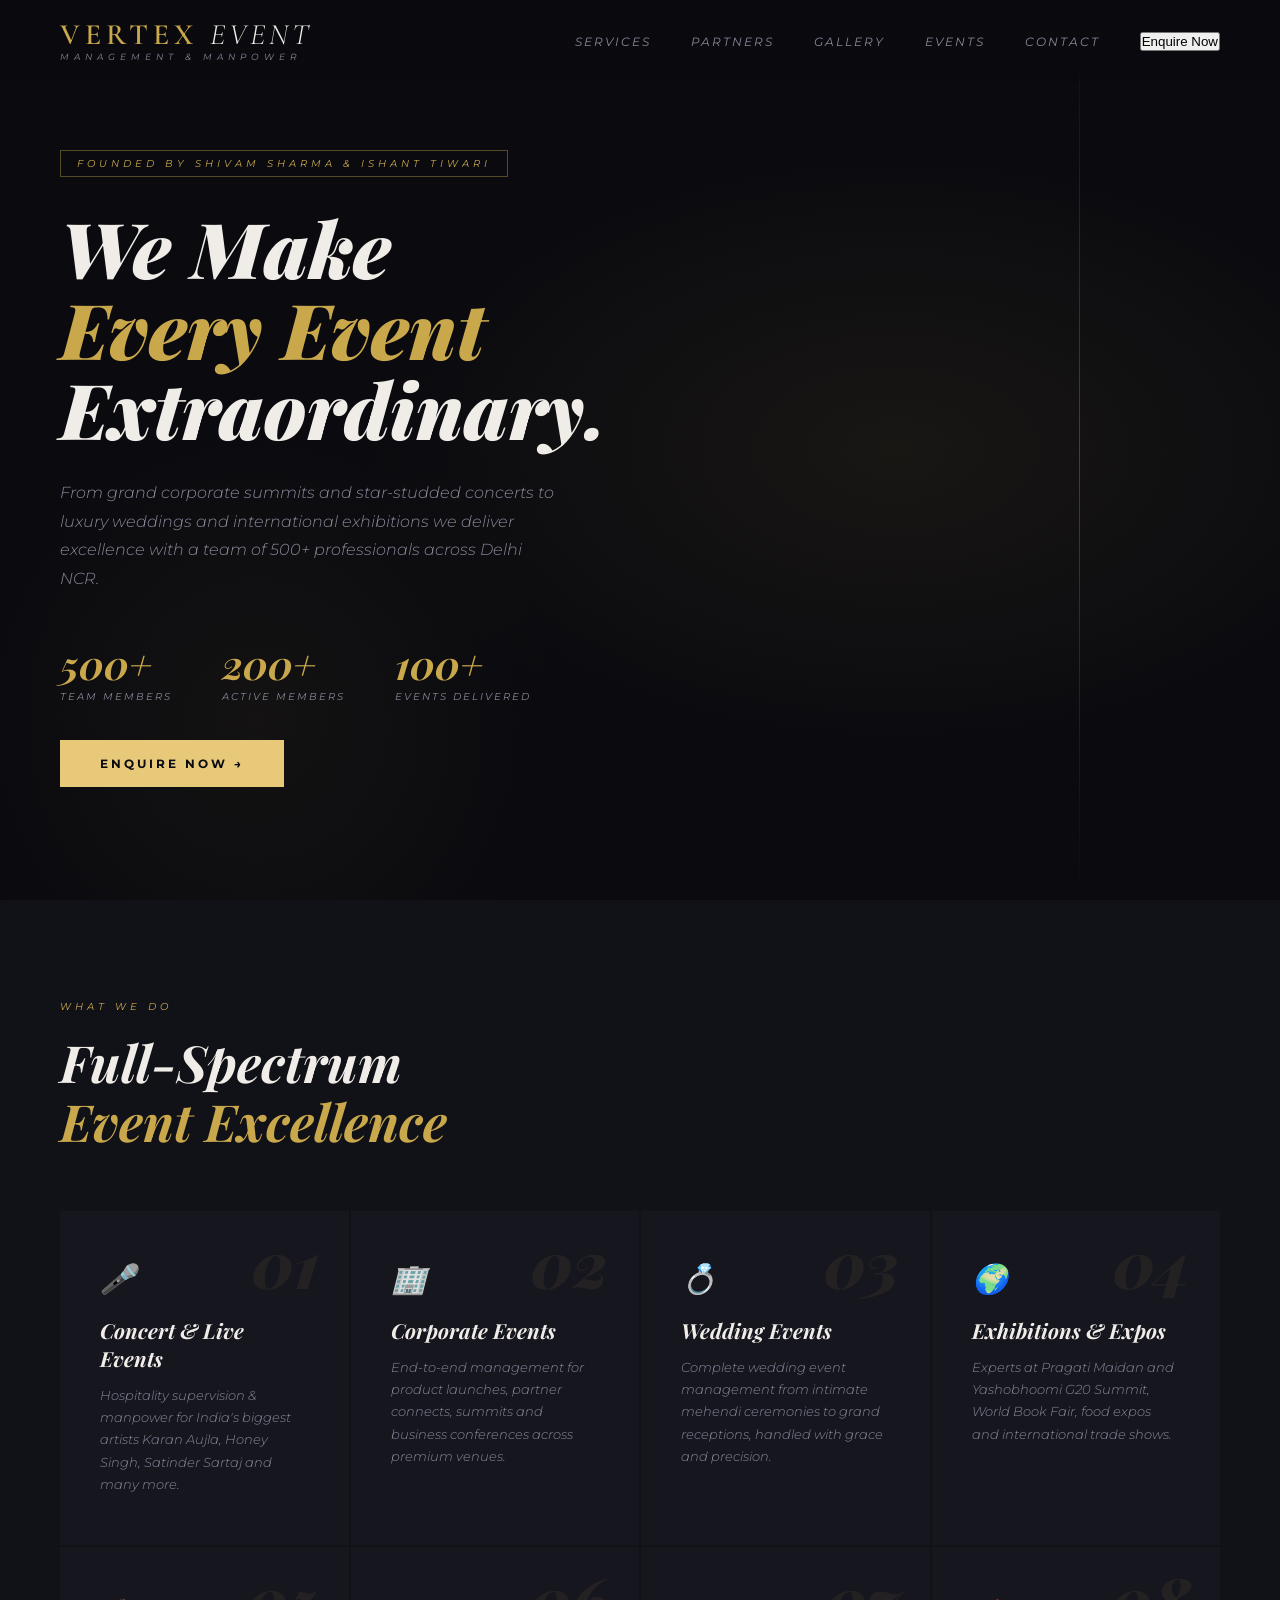
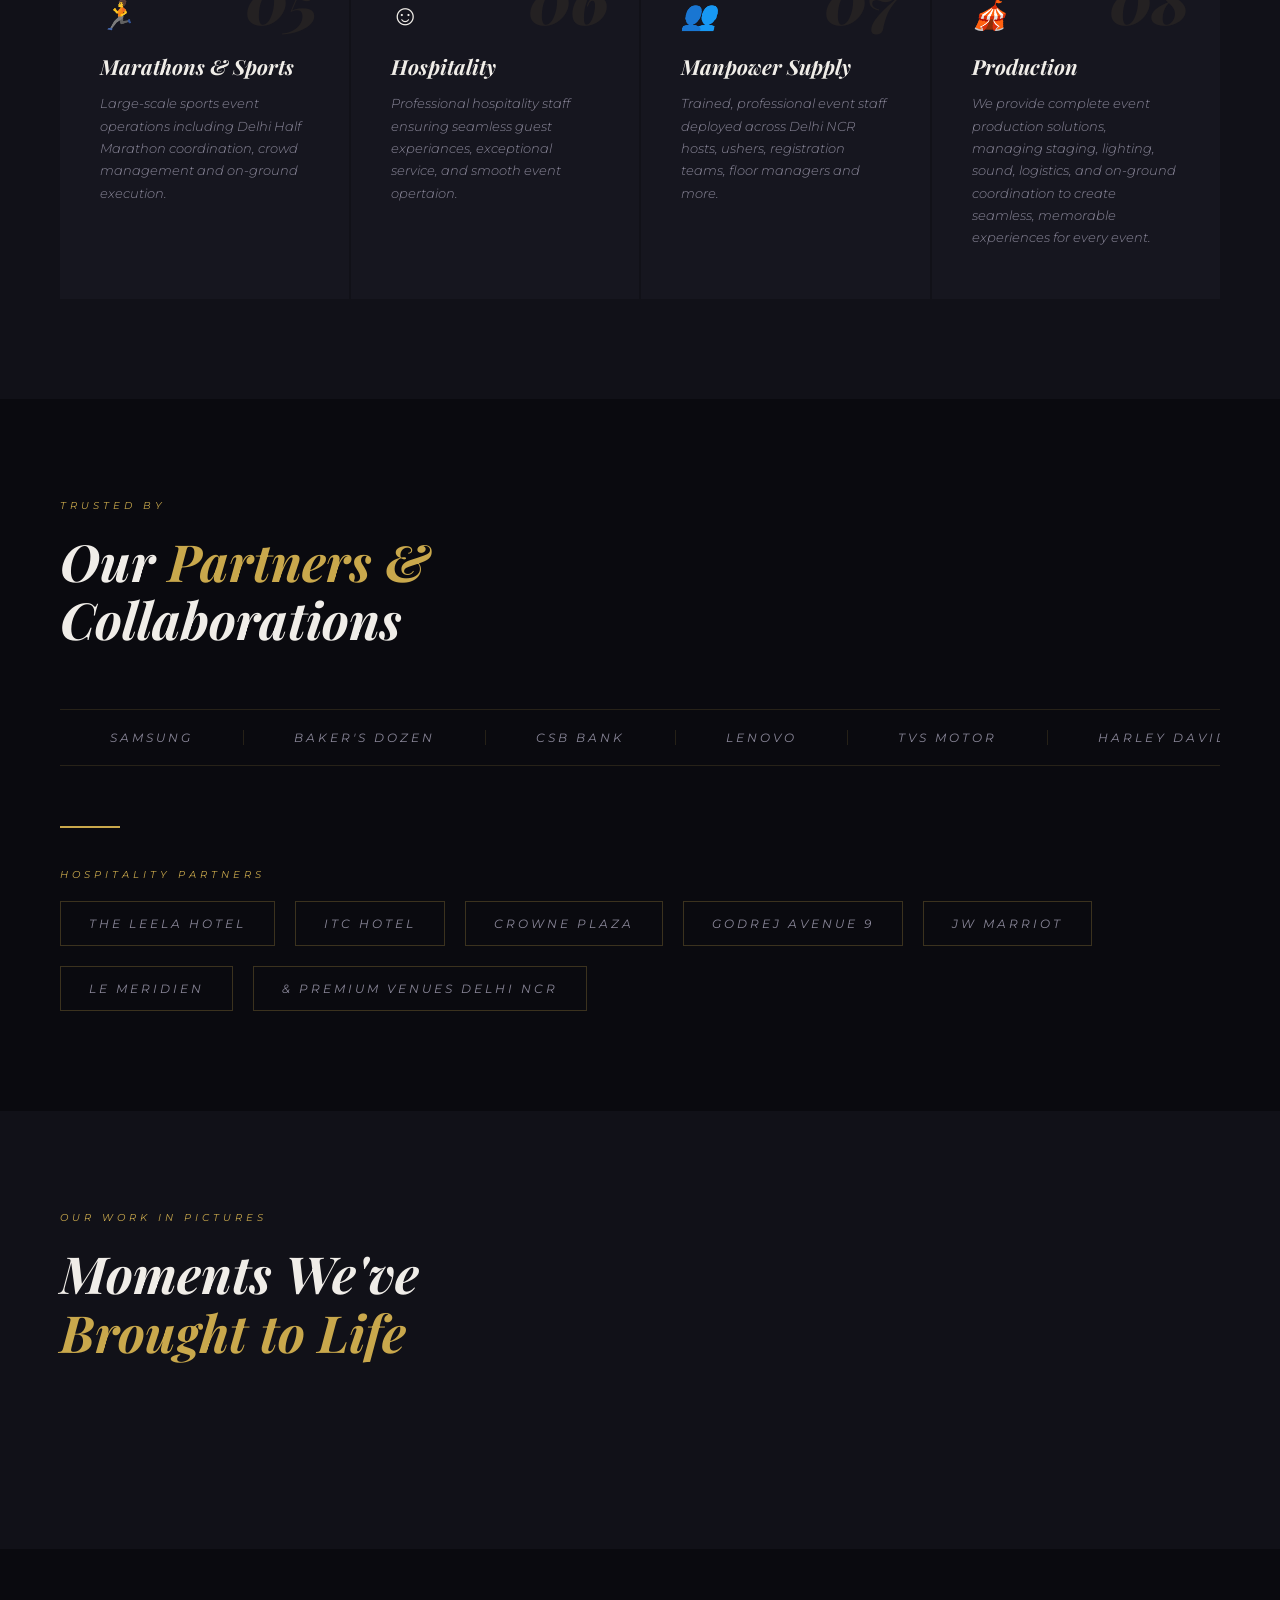
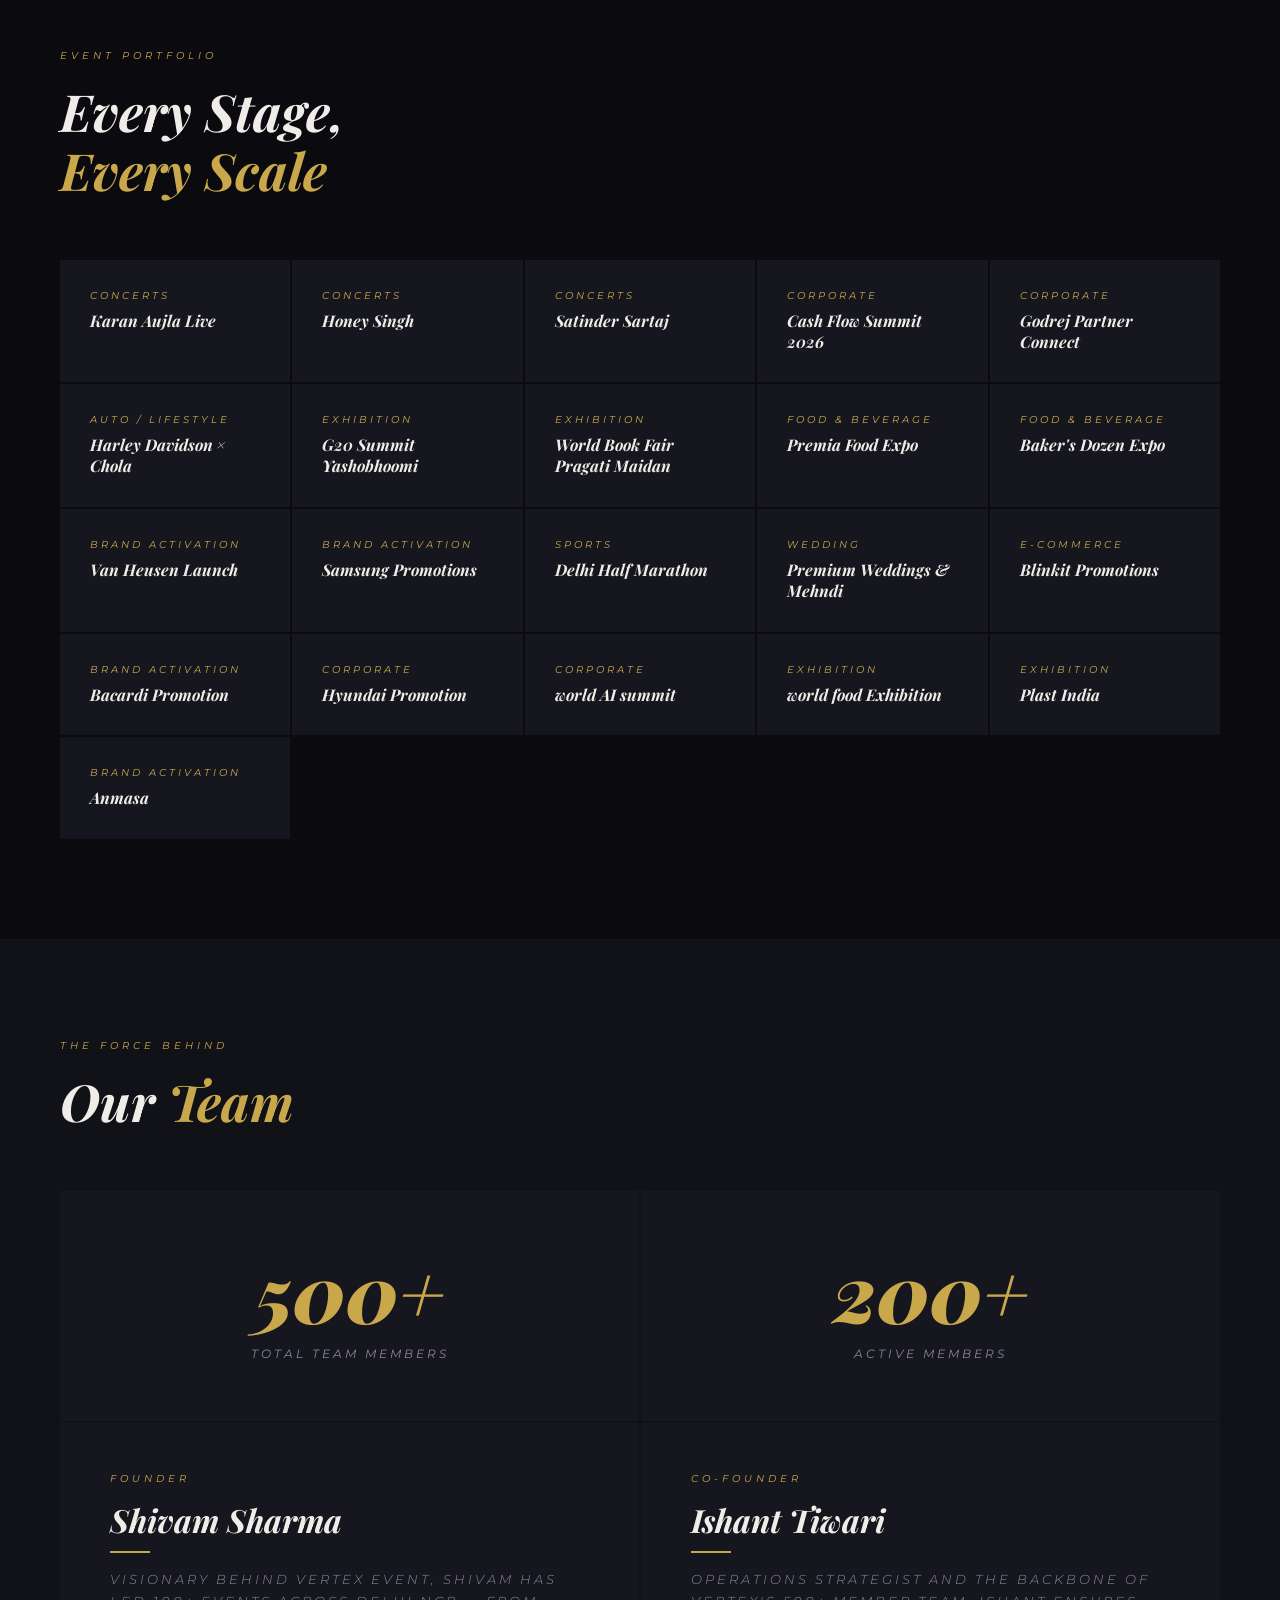
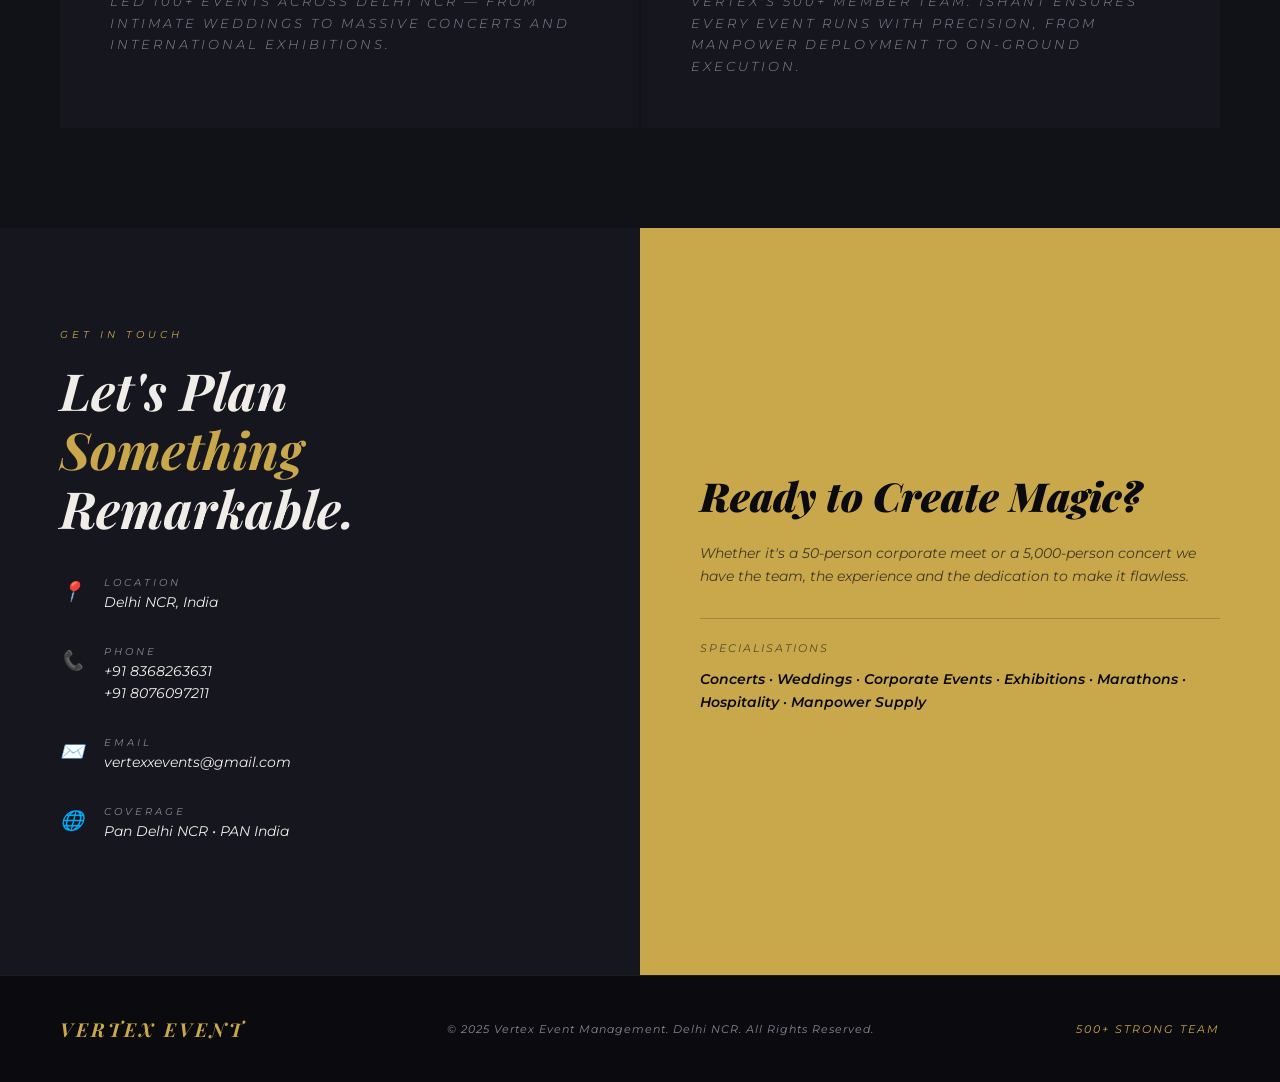
==== Index.html @ 6178bd0c "Update print statement from 'Hello' to 'Goodbye'" ====
<!DOCTYPE html>
<html lang="en">
<head>
<meta charset="UTF-8">
<meta name="viewport" content="width=device-width, initial-scale=1.0">
<title>Vertex Event | Event Management Company in Delhi NCR</title>
<link href="https://fonts.googleapis.com/css2?family=Playfair+Display:ital,wght@0,400;0,700;0,900;1,400&family=Montserrat:wght@300;400;500;600;700&family=Cormorant+Garamond:ital,wght@0,300;0,500;0,600;0,700;1,300;1,600&display=swap" rel="stylesheet">
<style>
  :root {
    --gold: #C9A84C;
    --gold-light: #E8C97A;
    --deep: #0A0A0F;
    --dark: #111118;
    --card: #16161F;
    --text: #F0EDE8;
    --muted: #8A8799;
  }
  *, *::before, *::after { margin: 0; padding: 0; box-sizing: border-box; }
  html { scroll-behavior: smooth; }
  body { font-family: 'Montserrat', sans-serif; background: var(--deep); color: var(--text); overflow-x: hidden; }

  /* NAV */
  nav {
    position: fixed; top: 0; width: 100%; z-index: 100;
    padding: 20px 60px; display: flex; justify-content: space-between; align-items: center;
    background: linear-gradient(to bottom, rgba(10,10,15,0.97), transparent);
    backdrop-filter: blur(10px);
  }
  .logo { font-family: 'Playfair Display', serif; font-size: 1.6rem; color: var(--gold); letter-spacing: 3px; font-weight: 700; }
  .logo span { color: var(--text); font-style: normal; font-weight: 300; font-size: 0.65rem; display: block; letter-spacing: 6px; text-transform: uppercase; font-family: 'Montserrat', sans-serif; margin-top: -4px; }

  .nav-left { line-height: 1; cursor: default; }
  .nav-left-brand {
    font-family: 'Cormorant Garamond', serif;
    font-size: 1.85rem;
    font-weight: 600;
    letter-spacing: 5px;
    text-transform: uppercase;
    color: var(--gold);
    display: block;
  }
  .nav-left-brand em {
    font-style: italic;
    font-weight: 300;
    color: var(--text);
    letter-spacing: 4px;
  }
  .nav-left-sub {
    display: block;
    font-family: 'Montserrat', sans-serif;
    font-size: 0.55rem;
    font-weight: 400;
    letter-spacing: 5px;
    text-transform: uppercase;
    color: var(--muted);
    margin-top: 3px;
  }
  nav ul { display: flex; list-style: none; gap: 40px; align-items: center; }
  nav ul a { text-decoration: none; color: var(--muted); font-size: 0.75rem; letter-spacing: 2px; text-transform: uppercase; transition: color 0.3s; }
  nav ul a:hover { color: var(--gold); }

  /* HAMBURGER */
  .hamburger { display: none; flex-direction: column; gap: 5px; cursor: pointer; padding: 4px; z-index: 200; }
  .hamburger span { display: block; width: 24px; height: 2px; background: var(--gold); transition: all 0.3s; }
  .hamburger.open span:nth-child(1) { transform: translateY(7px) rotate(45deg); }
  .hamburger.open span:nth-child(2) { opacity: 0; }
  .hamburger.open span:nth-child(3) { transform: translateY(-7px) rotate(-45deg); }

  /* MOBILE NAV DRAWER */
  .mobile-nav { display: none; position: fixed; top: 0; left: 0; right: 0; bottom: 0; background: rgba(10,10,15,0.98); z-index: 150; flex-direction: column; align-items: center; justify-content: center; gap: 36px; }
  .mobile-nav.open { display: flex; }
  .mobile-nav a { text-decoration: none; color: var(--muted); font-size: 1rem; letter-spacing: 3px; text-transform: uppercase; transition: color 0.3s; }
  .mobile-nav a:hover { color: var(--gold); }
  .mobile-nav .mobile-enquire { margin-top: 10px; padding: 16px 40px; background: var(--gold); color: #0A0A0F; font-family: 'Montserrat', sans-serif; font-size: 0.75rem; font-weight: 700; letter-spacing: 3px; text-transform: uppercase; border: none; cursor: pointer; }

  .enquire-btn:hover { background: var(--gold-light); transform: translateY(-2px); }
  .enquire-btn-hero {
    display: inline-block;
    margin-top: 40px;
    padding: 16px 40px;
    background: var(--gold);
    color: #0A0A0F;
    font-family: 'Montserrat', sans-serif;
    font-size: 0.75rem;
    font-weight: 700;
    letter-spacing: 3px;
    text-transform: uppercase;
    border: none;
    cursor: pointer;
    transition: background 0.3s, transform 0.2s;
  }
  .enquire-btn:hover { background: var(--gold-light); transform: translateY(-2px); }
  .enquire-btn-hero {
    display: inline-block;
    margin-top: 40px;
    padding: 16px 40px;
    background: var(--gold);
    color: #0A0A0F;
    font-family: 'Montserrat', sans-serif;
    font-size: 0.75rem;
    font-weight: 700;
    letter-spacing: 3px;
    text-transform: uppercase;
    border: none;
    cursor: pointer;
    transition: background 0.3s, transform 0.2s;
  }
 .enquire-btn-hero  { background: var(--gold-light); transform: translateY(-3px); }

  /* HERO */
  .hero { min-height: 100vh; display: flex; align-items: center; position: relative; padding: 120px 60px 80px; overflow: hidden; }
  .hero-bg { position: absolute; inset: 0; background: radial-gradient(ellipse 60% 50% at 70% 50%, rgba(201,168,76,0.08) 0%, transparent 70%), radial-gradient(ellipse 40% 60% at 20% 80%, rgba(201,168,76,0.05) 0%, transparent 60%); }
  .hero-line { position: absolute; top: 0; right: 200px; width: 1px; height: 100%; background: linear-gradient(to bottom, transparent, rgba(201,168,76,0.3), transparent); }
  .hero-inner { display: flex; align-items: center; justify-content: space-between; width: 100%; position: relative; z-index: 2; gap: 60px; }
  .hero-content { max-width: 680px; position: relative; z-index: 2; animation: fadeUp 1s ease both; }
  .hero-tag { display: inline-block; font-size: 0.65rem; letter-spacing: 4px; text-transform: uppercase; color: var(--gold); border: 1px solid rgba(201,168,76,0.4); padding: 6px 16px; margin-bottom: 30px; }
  .hero h1 { font-family: 'Playfair Display', serif; font-size: clamp(3rem, 6vw, 5.5rem); line-height: 1.05; font-weight: 900; margin-bottom: 30px; }
  .hero h1 em { font-style: italic; color: var(--gold); }
  .hero p { font-size: 1rem; line-height: 1.8; color: var(--muted); max-width: 500px; margin-bottom: 50px; font-weight: 300; }
  .hero-stats { display: flex; gap: 50px; flex-wrap: wrap; align-items: flex-start; }
  .stat-num { font-family: 'Playfair Display', serif; font-size: 2.5rem; font-weight: 700; color: var(--gold); line-height: 1; }
  .stat-label { font-size: 0.65rem; letter-spacing: 2px; text-transform: uppercase; color: var(--muted); margin-top: 6px; }

  /* HERO LOGO */
  .hero-logo-wrap {
    flex-shrink: 0;
    display: flex; align-items: center; justify-content: center;
    animation: fadeUp 1.2s ease both;
    animation-delay: 0.2s;
  }
  .hero-logo-wrap img {
    width: clamp(260px, 28vw, 380px);
    filter: drop-shadow(0 0 40px rgba(201,168,76,0.25)) drop-shadow(0 0 80px rgba(201,168,76,0.1));
    animation: floatLogo 5s ease-in-out infinite;
  }
  @keyframes floatLogo {
    0%, 100% { transform: translateY(0); }
    50% { transform: translateY(-14px); }
  }

  /* SECTIONS */
  section { padding: 100px 60px; }
  .section-tag { font-size: 0.65rem; letter-spacing: 4px; text-transform: uppercase; color: var(--gold); margin-bottom: 20px; display: block; }
  .section-title { font-family: 'Playfair Display', serif; font-size: clamp(2rem, 4vw, 3.5rem); font-weight: 700; line-height: 1.15; margin-bottom: 60px; }
  .section-title em { font-style: italic; color: var(--gold); }
  .gold-divider { width: 60px; height: 2px; background: var(--gold); margin-bottom: 40px; }

  /* SERVICES */
  .services { background: var(--dark); }
  .services-grid { display: grid; grid-template-columns: repeat(auto-fit, minmax(280px, 1fr)); gap: 2px; }
  .service-card { background: var(--card); padding: 50px 40px; position: relative; overflow: hidden; transition: background 0.4s; cursor: default; }
  .service-card::before { content: ''; position: absolute; bottom: 0; left: 0; width: 0; height: 2px; background: var(--gold); transition: width 0.5s ease; }
  .service-card:hover::before { width: 100%; }
  .service-card:hover { background: #1c1c27; }
  .service-num { font-family: 'Playfair Display', serif; font-size: 4rem; color: rgba(201,168,76,0.08); font-weight: 900; position: absolute; top: 20px; right: 30px; line-height: 1; transition: color 0.4s; }
  .service-card:hover .service-num { color: rgba(201,168,76,0.15); }
  .service-icon { font-size: 1.8rem; margin-bottom: 20px; }
  .service-card h3 { font-family: 'Playfair Display', serif; font-size: 1.3rem; margin-bottom: 12px; font-weight: 700; }
  .service-card p { font-size: 0.82rem; line-height: 1.7; color: var(--muted); font-weight: 300; }

  /* PARTNERS MARQUEE */
  .partners-section { background: var(--deep); }
  .partners-marquee { overflow: hidden; padding: 20px 0; margin-bottom: 20px; border-top: 1px solid rgba(201,168,76,0.15); border-bottom: 1px solid rgba(201,168,76,0.15); }
  .partners-track { display: flex; gap: 0; animation: marquee 09s linear infinite; white-space: nowrap; }
  .partner-item { padding: 0 50px; font-size: 0.75rem; letter-spacing: 3px; text-transform: uppercase; color: var(--muted); border-right: 1px solid rgba(201,168,76,0.15); transition: color 0.3s; flex-shrink: 0; }
  .partner-item:hover { color: var(--gold); }
  @keyframes marquee { 0% { transform: translateX(0); } 100% { transform: translateX(-50%); } }

  /* PHOTO GALLERY */
  .gallery-section { background: var(--dark); }

  /* Masonry-style grid */
  .photo-gallery {
    columns: 4;
    column-gap: 6px;
  }
  .photo-gallery-item {
    break-inside: avoid;
    margin-bottom: 6px;
    overflow: hidden;
    position: relative;
    cursor: pointer;
  }
  .photo-gallery-item img {
    width: 100%;
    display: block;
    transition: transform 0.6s ease, filter 0.4s;
    filter: grayscale(15%) contrast(1.05);
  }
  .photo-gallery-item:hover img { transform: scale(1.06); filter: grayscale(0%) contrast(1.1) brightness(1.05); }
  .photo-gallery-item .overlay {
    position: absolute; inset: 0;
    background: linear-gradient(to top, rgba(10,10,15,0.7) 0%, transparent 60%);
    opacity: 0; transition: opacity 0.4s;
    display: flex; align-items: flex-end; padding: 20px;
  }
  .photo-gallery-item:hover .overlay { opacity: 1; }
  .overlay-label { font-size: 0.65rem; letter-spacing: 2px; text-transform: uppercase; color: var(--gold); }

  /* LIGHTBOX */
  .lightbox { display: none; position: fixed; inset: 0; background: rgba(0,0,0,0.93); z-index: 9999; align-items: center; justify-content: center; }
  .lightbox.active { display: flex; }
  .lightbox img { max-width: 90vw; max-height: 90vh; object-fit: contain; border: 1px solid rgba(201,168,76,0.2); }
  .lightbox-close { position: absolute; top: 30px; right: 40px; font-size: 2rem; color: var(--gold); cursor: pointer; font-weight: 300; line-height: 1; }
  .lightbox-prev, .lightbox-next { position: absolute; top: 50%; transform: translateY(-50%); font-size: 2.5rem; color: var(--gold); cursor: pointer; padding: 20px; opacity: 0.7; transition: opacity 0.2s; user-select: none; }
  .lightbox-prev:hover, .lightbox-next:hover { opacity: 1; }
  .lightbox-prev { left: 20px; }
  .lightbox-next { right: 20px; }

  /* EVENTS */
  .events-section { background: var(--deep); }
  .events-grid { display: grid; grid-template-columns: repeat(auto-fit, minmax(200px, 1fr)); gap: 2px; }
  .event-tag-card { background: var(--card); padding: 30px 28px; border-left: 2px solid transparent; transition: border-color 0.3s, background 0.3s; }
  .event-tag-card:hover { border-left-color: var(--gold); background: #1c1c27; }
  .event-category { font-size: 0.6rem; letter-spacing: 3px; text-transform: uppercase; color: var(--gold); margin-bottom: 10px; }
  .event-tag-card h4 { font-family: 'Playfair Display', serif; font-size: 1rem; font-weight: 700; line-height: 1.3; }

  /* TEAM */
  .team-section { background: var(--dark); }
  .team-banner { display: grid; grid-template-columns: 1fr 1fr; gap: 2px; }
  .team-stat-block { background: var(--card); padding: 60px 50px; text-align: center; }
  .team-stat-block .big-num { font-family: 'Playfair Display', serif; font-size: 5rem; font-weight: 900; color: var(--gold); line-height: 1; margin-bottom: 15px; }
  .team-stat-block p { font-size: 0.75rem; letter-spacing: 3px; text-transform: uppercase; color: var(--muted); }

  /* CONTACT */
  .contact-section { background: var(--dark); display: grid; grid-template-columns: 1fr 1fr; gap: 0; padding: 0; }
  .contact-left { padding: 100px 60px; background: var(--card); }
  .contact-right { padding: 100px 60px; background: var(--gold); display: flex; flex-direction: column; justify-content: center; }
  .contact-right h2 { font-family: 'Playfair Display', serif; font-size: 2.5rem; color: var(--deep); margin-bottom: 20px; font-weight: 900; }
  .contact-right p { font-size: 0.85rem; color: rgba(10,10,15,0.7); line-height: 1.7; font-weight: 400; }
  .contact-info-item { display: flex; align-items: flex-start; gap: 20px; margin-bottom: 35px; }
  .contact-icon { font-size: 1.2rem; color: var(--gold); margin-top: 2px; flex-shrink: 0; }
  .contact-detail label { font-size: 0.6rem; letter-spacing: 3px; text-transform: uppercase; color: var(--muted); display: block; margin-bottom: 5px; }
  .contact-detail p { font-size: 0.9rem; color: var(--text); }

  /* FOOTER */
  footer { background: var(--deep); padding: 40px 60px; display: flex; justify-content: space-between; align-items: center; border-top: 1px solid rgba(201,168,76,0.1); }
  footer p { font-size: 0.7rem; color: var(--muted); letter-spacing: 1px; }
  .footer-logo { font-family: 'Playfair Display', serif; font-size: 1.2rem; color: var(--gold); font-weight: 700; letter-spacing: 3px; }

  /* MODAL */
  #enquiryOverlay { display:none; position:fixed; inset:0; background:rgba(0,0,0,0.88); z-index:99999; align-items:center; justify-content:center; padding:20px; }
  .modal-box { background:#16161F; border:1px solid rgba(201,168,76,0.25); max-width:540px; width:100%; max-height:90vh; overflow-y:auto; position:relative; animation:modalIn 0.35s ease; }
  .modal-header { background:linear-gradient(135deg,#1c1c27,#111118); padding:36px 40px 28px; border-bottom:1px solid rgba(201,168,76,0.15); }
  .modal-header .stag { font-size:0.6rem; letter-spacing:4px; text-transform:uppercase; color:var(--gold); }
  .modal-header h2 { font-family:'Playfair Display',serif; font-size:1.8rem; color:var(--text); margin-top:8px; font-weight:700; }
  .modal-header p { font-size:0.8rem; color:var(--muted); margin-top:6px; font-weight:300; }
  .modal-close { position:absolute; top:18px; right:22px; background:none; border:none; color:var(--muted); font-size:1.5rem; cursor:pointer; line-height:1; transition:color 0.2s; }
  .modal-close:hover { color:var(--gold); }
  .modal-body { padding:32px 40px 40px; display:flex; flex-direction:column; gap:20px; }
  .field-label { font-size:0.65rem; letter-spacing:2px; text-transform:uppercase; color:var(--gold); display:block; margin-bottom:8px; }
  .field-input { width:100%; background:#0A0A0F; border:1px solid rgba(201,168,76,0.2); color:var(--text); padding:12px 16px; font-size:0.88rem; font-family:'Montserrat',sans-serif; outline:none; transition:border-color 0.3s; }
  .field-input:focus { border-color:var(--gold); }
  .modal-submit { width:100%; padding:15px; background:var(--gold); color:#0A0A0F; font-family:'Montserrat',sans-serif; font-size:0.75rem; font-weight:700; letter-spacing:3px; text-transform:uppercase; border:none; cursor:pointer; transition:background 0.3s; margin-top:6px; }
  .modal-submit:hover { background:var(--gold-light); }
  #eq-success { display:none; text-align:center; padding:20px; border:1px solid rgba(201,168,76,0.3); background:rgba(201,168,76,0.05); }

  .hotel-badge { padding: 14px 28px; border: 1px solid rgba(201,168,76,0.25); font-size: 0.75rem; letter-spacing: 3px; text-transform: uppercase; color: var(--muted); transition: all 0.3s; }
  .hotel-badge:hover { border-color: var(--gold); color: var(--gold); background: rgba(201,168,76,0.05); }
  .hotels-list { display: flex; flex-wrap: wrap; gap: 20px; align-items: center; }

  /* ANIMATIONS */
 @keyframes fadeUp { from { opacity: 0; transform: translateY(40px); } to { opacity: 1; transform: translateY(0); } }
  .reveal { opacity: 0; transform: translateY(30px); transition: opacity 0.7s ease, transform 0.7s ease; }
  .reveal.visible { opacity: 1; transform: translateY(0); }

  .hotel-badge { padding: 14px 28px; border: 1px solid rgba(201,168,76,0.25); font-size: 0.75rem; letter-spacing: 3px; text-transform: uppercase; color: var(--muted); transition: all 0.3s; }
  .hotel-badge:hover { border-color: var(--gold); color: var(--gold); background: rgba(201,168,76,0.05); }
  .hotels-list { display: flex; flex-wrap: wrap; gap: 20px; align-items: center; }

  @media (max-width: 900px) {
    nav { padding: 18px 24px; }
    nav ul { display: none; }
    .hamburger { display: flex; }
    section { padding: 70px 24px; }
    .hero { padding: 100px 24px 70px; }
    .hero-inner { flex-direction: column; align-items: flex-start; gap: 40px; }
    .hero-logo-wrap { width: 100%; justify-content: center; }
    .hero-logo-wrap img { width: clamp(180px, 55vw, 260px); }
    .hero-stats { gap: 30px; }
    .photo-gallery { columns: 2; }
    .contact-section { grid-template-columns: 1fr; }
    .contact-left { padding: 70px 24px; }
    .contact-right { padding: 60px 24px; }
    footer { flex-direction: column; gap: 10px; text-align: center; padding: 30px 24px; }
    .team-banner { grid-template-columns: 1fr; }
    .enquire-btn-hero { padding: 14px 28px; font-size: 0.7rem; }
  }
</style>
</head>
<body>
  
<!-- NAV -->
<nav>
  <div class="nav-left">
    <span class="nav-left-brand">Vertex <em> event </span>
    <span class="nav-left-sub">Management &amp; Manpower</span>
  </div>
  <ul>
    <li><a href="#services">Services</a></li>
    <li><a href="#partners">Partners</a></li>
    <li><a href="#gallery">Gallery</a></li>
    <li><a href="#events">Events</a></li>
    <li><a href="#contact">Contact</a></li>
    <li><button class="enquire-btn" onclick="openEnquiry()">Enquire Now</button></li>
  </ul>
  <div class="hamburger" id="hamburger" onclick="toggleMobileNav()">
    <span></span><span></span><span></span>
  </div>
</nav>

<!-- MOBILE NAV DRAWER -->
<div class="mobile-nav" id="mobileNav">
  <a href="#services" onclick="closeMobileNav()">Services</a>
  <a href="#partners" onclick="closeMobileNav()">Partners</a>
  <a href="#gallery" onclick="closeMobileNav()">Gallery</a>
  <a href="#events" onclick="closeMobileNav()">Events</a>
  <a href="#contact" onclick="closeMobileNav()">Contact</a>
  <button class="mobile-enquire" onclick="closeMobileNav(); openEnquiry()">Enquire Now</button>
</div>

<!-- HERO -->
<section class="hero">
  <div class="hero-bg"></div>
  <div class="hero-line"></div>
  <div class="hero-inner">
    <div class="hero-content">
      <div class="hero-tag">Founded by Shivam Sharma & Ishant Tiwari</div>
      <h1>We Make<br><em>Every Event</em><br>Extraordinary.</h1>
      <p>From grand corporate summits and star-studded concerts to luxury weddings and international exhibitions we deliver excellence with a team of 500+ professionals across Delhi NCR.</p>
      <div class="hero-stats">
        <div>
          <div class="stat-num">500+</div>
          <div class="stat-label">Team Members</div>
        </div>
        <div>
          <div class="stat-num">200+</div>
          <div class="stat-label">Active Members</div>
        </div>
        <div>
          <div class="stat-num">100+</div>
          <div class="stat-label">Events Delivered</div>
        </div>
      </div>
      <button class="enquire-btn-hero" onclick="openEnquiry()">Enquire Now →</button>
    </div>
    <div class="hero-logo-wrap">
    </div>
  </div>
</section>

<!-- SERVICES -->
<section class="services" id="services">
  <span class="section-tag reveal">What We Do</span>
  <h2 class="section-title reveal">Full-Spectrum<br><em>Event Excellence</em></h2>
  <div class="services-grid">
    <div class="service-card reveal">
      <div class="service-num">01</div>
      <div class="service-icon">🎤</div>
      <h3>Concert & Live Events</h3>
      <p>Hospitality supervision & manpower for India's biggest artists Karan Aujla, Honey Singh, Satinder Sartaj and many more.</p>
    </div>
    <div class="service-card reveal">
      <div class="service-num">02</div>
      <div class="service-icon">🏢</div>
      <h3>Corporate Events</h3>
      <p>End-to-end management for product launches, partner connects, summits and business conferences across premium venues.</p>
    </div>
    <div class="service-card reveal">
      <div class="service-num">03</div>
      <div class="service-icon">💍</div>
      <h3>Wedding Events</h3>
      <p>Complete wedding event management from intimate mehendi ceremonies to grand receptions, handled with grace and precision.</p>
    </div>
    <div class="service-card reveal">
      <div class="service-num">04</div>
      <div class="service-icon">🌍</div>
      <h3>Exhibitions & Expos</h3>
      <p>Experts at Pragati Maidan and Yashobhoomi G20 Summit, World Book Fair, food expos and international trade shows.</p>
    </div>
    <div class="service-card reveal">
      <div class="service-num">05</div>
      <div class="service-icon">🏃</div>
      <h3>Marathons & Sports</h3>
      <p>Large-scale sports event operations including Delhi Half Marathon coordination, crowd management and on-ground execution.</p>
    </div>
    <div class="service-card reveal">
      <div class="service-num">06</div>
      <div class="service-icon">☺️</div>
      <h3>Hospitality</h3>
      <p>Professional hospitality staff ensuring seamless guest experiances, exceptional service, and smooth event opertaion.</p>
    </div>
    <div class="service-card reveal">
      <div class="service-num">07</div>
      <div class="service-icon">👥</div>
      <h3>Manpower Supply</h3>
      <p>Trained, professional event staff deployed across Delhi NCR hosts, ushers, registration teams, floor managers and more.</p>
    </div>
    <div class="service-card reveal">
      <div class="service-num">08</div>
      <div class="service-icon">🎪</div>
      <h3>Production</h3>
      <p>We provide complete event production solutions, managing staging, lighting, sound, logistics, and on-ground coordination to create seamless, memorable experiences for every event.</p>
      </div>
  </div>
</section>

<!-- PARTNERS -->
<section class="partners-section" id="partners">
  <span class="section-tag reveal">Trusted By</span>
  <h2 class="section-title reveal">Our <em>Partners &</em><br>Collaborations</h2>
  <div class="partners-marquee">
    <div class="partners-track">
      <span class="partner-item">Samsung</span><span class="partner-item">Baker's Dozen</span><span class="partner-item">CSB Bank</span><span class="partner-item">Lenovo</span><span class="partner-item">TVS Motor</span><span class="partner-item">Harley Davidson</span><span class="partner-item">Myntra</span><span class="partner-item">Blinkit</span><span class="partner-item">Godrej</span><span class="partner-item">Premia Food</span><span class="partner-item">Van Heusen</span><span class="partner-item">Xerox</span><span class="partner-item">Midity Nutraceutical</span><span class="partner-item">Chola Finance</span><span class="partner-item">Grant Thornton</span><span class="partner-item">AD Naik Wealth</span><span class="partner-item">JSA</span><span class="partner-item">Jack Daniel's</span><span class="partner-item">ANMASA</span>
      <span class="partner-item">Samsung</span><span class="partner-item">Baker's Dozen</span><span class="partner-item">CSB Bank</span><span class="partner-item">Lenovo</span><span class="partner-item">TVS Motor</span><span class="partner-item">Harley Davidson</span><span class="partner-item">Myntra</span><span class="partner-item">Blinkit</span><span class="partner-item">Godrej</span><span class="partner-item">Premia Food</span><span class="partner-item">Van Heusen</span><span class="partner-item">Xerox</span><span class="partner-item">Midity Nutraceutical</span><span class="partner-item">Chola Finance</span><span class="partner-item">Grant Thornton</span><span class="partner-item">AD Naik Wealth</span><span class="partner-item">JSA</span><span class="partner-item">Jack Daniel's</span><span class="partner-item">ANMASA</span>
    </div>
  </div>
  <div class="gold-divider reveal" style="margin-top:60px"></div>
  <span class="section-tag reveal">Hospitality Partners</span>
  <div class="hotels-list reveal">
    <div class="hotel-badge">The Leela Hotel</div>
    <div class="hotel-badge">ITC Hotel</div>
    <div class="hotel-badge">Crowne Plaza</div>
    <div class="hotel-badge">Godrej Avenue 9</div>
    <div class="hotel-badge">JW Marriot</div>
    <div class="hotel-badge">Le Meridien</div>
    <div class="hotel-badge">& Premium Venues Delhi NCR</div>
  </div>
</section>

<!-- PHOTO GALLERY -->
<section class="gallery-section" id="gallery">
  <span class="section-tag reveal">Our Work in Pictures</span>
  <h2 class="section-title reveal">Moments We've<br><em>Brought to Life</em></h2>

  <div class="photo-gallery" id="photoGallery">
    <div class="photo-gallery-item" data-index="0" data-label="Professional Event staff">
      <img src="https://res.cloudinary.com/dfrtg5ogn/image/upload/v1778141899/WhatsApp_Image_2026-05-04_at_12.04.42_1_hoyl0h.jpg" alt="Registartion team in black" onerror="this.parentElement.style.background='#1c1c27';this.style.display='none'">
      <div class="overlay"><span class="overlay-label">Event Staff</span></div>
    </div>
    <div class="photo-gallery-item" data-index="1" data-label="Corporate Summit">
      <img src="https://res.cloudinary.com/dfrtg5ogn/image/upload/v1778142502/WhatsApp_Image_2026-05-04_at_12.04.40_shtsmw.jpg" alt="Corporate Summit — Packed Auditorium" onerror="this.parentElement.style.background='#1c1c27'">
      <div class="overlay"><span class="overlay-label">Corporate Summit</span></div>
    </div>
    <div class="photo-gallery-item" data-index="2" data-label="Event Staff Team">
      <img src="https://res.cloudinary.com/dfrtg5ogn/image/upload/v1778141055/WhatsApp_Image_2026-04-29_at_01.08.58_keweya.jpg" alt="Premia Food Expo — Team at stall" onerror="this.parentElement.style.background='#1c1c27'">
      <div class="overlay"><span class="overlay-label">Premia Food Expo</span></div>
    </div>
    <div class="photo-gallery-item" data-index="3" data-label="Godrej Partner Connect">
      <img src="https://res.cloudinary.com/dfrtg5ogn/image/upload/v1778141987/WhatsApp_Image_2026-05-04_at_12.04.41_hj2pob.jpg" alt="Godrej Avenue 9 Registration Desk" onerror="this.parentElement.style.background='#1c1c27'">
      <div class="overlay"><span class="overlay-label">Godrej Partner Connect</span></div>
    </div>
    <div class="photo-gallery-item" data-index="4" data-label="Van Heusen Launch">
      <img src="https://res.cloudinary.com/dfrtg5ogn/image/upload/v1778141567/WhatsApp_Image_2026-05-04_at_12.19.32_kvunpa.jpg" alt="Van Heusen Brand Activation Host" onerror="this.parentElement.style.background='#1c1c27'">
      <div class="overlay"><span class="overlay-label">Van Heusen Launch</span></div>
    </div>
    <div class="photo-gallery-item" data-index="5" data-label="Xerox Registration Desk">
      <img src="https://res.cloudinary.com/dfrtg5ogn/image/upload/v1778142105/WhatsApp_Image_2026-05-04_at_12.04.42_2_td8uc3.jpg" alt="Xerox Registration Desk" onerror="this.parentElement.style.background='#1c1c27'">
      <div class="overlay"><span class="overlay-label">Xerox Registration Desk</span></div>
    </div>
    <div class="photo-gallery-item" data-index="6" data-label="Lenovo legion">
      <img src="https://res.cloudinary.com/dfrtg5ogn/image/upload/v1780384766/WhatsApp_Image_2026-06-02_at_12.48.37_sjgk1x.jpg" alt="supervision & Promotion" onerror="this.parentElement.style.background='#1c1c27'">
      <div class="overlay"><span class="overlay-label">supervising for herbslife</span></div>
    </div>
    <div class="photo-gallery-item" data-index="7" data-label="Baker's Dozen Expo">
      <img src="https://res.cloudinary.com/dfrtg5ogn/image/upload/v1778140360/WhatsApp_Image_2026-05-04_at_12.22.18_vnecls.jpg" alt="Baker's Dozen Stall Team" onerror="this.parentElement.style.background='#1c1c27'">
      <div class="overlay"><span class="overlay-label">Baker's Dozen Expo</span></div>
    </div>
    <div class="photo-gallery-item" data-index="8" data-label="Cash Flow Summit 2026">
      <img src="https://res.cloudinary.com/dfrtg5ogn/image/upload/v1778141806/WhatsApp_Image_2026-05-04_at_12.04.41_2_toxlmu.jpg" alt="Cash Flow Summit 2026 Team" onerror="this.parentElement.style.background='#1c1c27'">
      <div class="overlay"><span class="overlay-label">Cash Flow Summit 2026</span></div>
    </div>
    <div class="photo-gallery-item" data-index="9" data-label="Samsung Promotion">
      <img src="https://res.cloudinary.com/dfrtg5ogn/image/upload/v1780218318/WhatsApp_Image_2026-05-31_at_14.30.24_livmgd.jpg" alt="johny walker sampling — Delhi" onerror="this.parentElement.style.background='#1c1c27'">
      <div class="overlay"><span class="overlay-label">johny walker Promotion</span></div>
    </div>
    <div class="photo-gallery-item" data-index="10" data-label="Bridal Entry">
      <img src="https://res.cloudinary.com/dfrtg5ogn/image/upload/v1778140180/WhatsApp_Image_2026-05-06_at_13.02.39_p1ww49.jpg" alt="Grand Bridal Entry — Wedding" onerror="this.parentElement.style.background='#1c1c27'">
      <div class="overlay"><span class="overlay-label">Bridal Entry</span></div>
    </div>
    <div class="photo-gallery-item" data-index="11" data-label="Haldi Ceremony">
      <img src="https://res.cloudinary.com/dfrtg5ogn/image/upload/v1778141170/WhatsApp_Image_2026-05-06_at_13.02.40_1_pkhcue.jpg" alt="Haldi Ceremony Celebration" onerror="this.parentElement.style.background='#1c1c27'">
      <div class="overlay"><span class="overlay-label">Haldi Ceremony</span></div>
    </div>
    <div class="photo-gallery-item" data-index="12" data-label="Wedding Stage Setup">
      <img src="https://res.cloudinary.com/dfrtg5ogn/image/upload/v1780223755/WhatsApp_Image_2026-05-31_at_14.30.25_au7gvx.jpg" alt="stall handling" onerror="this.parentElement.style.background='#1c1c27'">
      <div class="overlay"><span class="overlay-label">dawat stall management</span></div>
    </div>
    <div class="photo-gallery-item" data-index="13" data-label="harley-davidson Promotion">
        <img src="https://res.cloudinary.com/dfrtg5ogn/image/upload/v1780223524/WhatsApp_Image_2026-05-31_at_14.48.38_pq77gb.jpg" alt="real esate hosting" onerror="this.parentElement.style.background='#1c1c27'">
        <div class="overlay"><span class="overlay-label">dubai real estate promo</span></div>
    </div> 
    <div class="photo-gallery-item" data-index="14" data-label="yashobhumi hall management">
    <img src="https://res.cloudinary.com/dfrtg5ogn/image/upload/v1780224807/WhatsApp_Image_2026-05-31_at_16.20.28_xgodtx.jpg" alt="yashobhumi hall management" onerror="this.parentElement.style.background='#1c1c27'">
    <div class="overlay"><span class="overlay-label">traffic marshall</span></div>
    </div>
    <div class="photo-gallery-item" data-index="15" data-label="professional hostess">
    <img src="https://res.cloudinary.com/dfrtg5ogn/image/upload/v1780384002/WhatsApp_Image_2026-06-02_at_12.35.24_cptaxm.jpg" alt="wedding event" onerror="this.parentElement.style.background='#1c1c27'">
    <div class="overlay"><span class="overlay-label">waitering service</span></div>
    </div>
    <div class="photo-gallery-item" data-index="16" data-label="professional hostess">
    <img src="https://res.cloudinary.com/dfrtg5ogn/image/upload/v1780384249/WhatsApp_Image_2026-06-02_at_12.38.37_mshqxm.jpg" alt="corporate promotion" onerror="this.parentElement.style.background='#1c1c27'">
    <div class="overlay"><span class="overlay-label">samsung promotion activity</span></div>
    </div>
    <div class="photo-gallery-item" data-index="17" data-label="karan aujla concert">
         <img src="https://res.cloudinary.com/dfrtg5ogn/image/upload/v1780224236/WhatsApp_Image_2026-05-31_at_16.13.08_mlxhec.jpg" alt="karan aujla concert" onerror="this.parentElement.style.background='#1c1c27'">
    <div class="overlay"><span class="overlay-label">karan aujla concert</span></div>
    </div>
  </div>
</section>

<!-- LIGHTBOX -->
<div class="lightbox" id="lightbox">
  <span class="lightbox-close" id="lbClose">✕</span>
  <span class="lightbox-prev" id="lbPrev">‹</span>
  <img id="lbImg" src="" alt="">
  <span class="lightbox-next" id="lbNext">›</span>
</div>

<!-- EVENTS -->
<section class="events-section" id="events">
  <span class="section-tag reveal">Event Portfolio</span>
  <h2 class="section-title reveal">Every Stage,<br><em>Every Scale</em></h2>
  <div class="events-grid">
    <div class="event-tag-card reveal"><div class="event-category">Concerts</div><h4>Karan Aujla Live</h4></div>
    <div class="event-tag-card reveal"><div class="event-category">Concerts</div><h4>Honey Singh</h4></div>
    <div class="event-tag-card reveal"><div class="event-category">Concerts</div><h4>Satinder Sartaj</h4></div>
    <div class="event-tag-card reveal"><div class="event-category">Corporate</div><h4>Cash Flow Summit 2026</h4></div>
    <div class="event-tag-card reveal"><div class="event-category">Corporate</div><h4>Godrej Partner Connect</h4></div>
    <div class="event-tag-card reveal"><div class="event-category">Auto / Lifestyle</div><h4>Harley Davidson × Chola</h4></div>
    <div class="event-tag-card reveal"><div class="event-category">Exhibition</div><h4>G20 Summit Yashobhoomi</h4></div>
    <div class="event-tag-card reveal"><div class="event-category">Exhibition</div><h4>World Book Fair Pragati Maidan</h4></div>
    <div class="event-tag-card reveal"><div class="event-category">Food & Beverage</div><h4>Premia Food Expo</h4></div>
    <div class="event-tag-card reveal"><div class="event-category">Food & Beverage</div><h4>Baker's Dozen Expo</h4></div>
    <div class="event-tag-card reveal"><div class="event-category">Brand Activation</div><h4>Van Heusen Launch</h4></div>
    <div class="event-tag-card reveal"><div class="event-category">Brand Activation</div><h4>Samsung Promotions</h4></div>
    <div class="event-tag-card reveal"><div class="event-category">Sports</div><h4>Delhi Half Marathon</h4></div>
    <div class="event-tag-card reveal"><div class="event-category">Wedding</div><h4>Premium Weddings & Mehndi</h4></div>
    <div class="event-tag-card reveal"><div class="event-category">E-Commerce</div><h4>Blinkit Promotions</h4></div>
    <div class="event-tag-card reveal"><div class="event-category">Brand Activation</div><h4>Bacardi Promotion</h4></div>
    <div class="event-tag-card reveal"><div class="event-category">Corporate</div><h4>Hyundai Promotion</h4></div>
    <div class="event-tag-card reveal"><div class="event-category">Corporate</div><h4>world AI summit</h4></div>
    <div class="event-tag-card reveal"><div class="event-category">Exhibition</div><h4>world food Exhibition</h4></div>
    <div class="event-tag-card reveal"><div class="event-category">Exhibition</div><h4>Plast India</h4></div>
    <div class="event-tag-card reveal"><div class="event-category">Brand Activation</div><h4>Anmasa</h4></div>
  </div>
</section>

 <!-- TEAM -->
<section class="team-section" id="team">
  <span class="section-tag reveal">The Force Behind</span>
  <h2 class="section-title reveal">Our <em>Team</em></h2>
  <div class="team-banner">
    <div class="team-stat-block reveal">
      <div class="big-num">500+</div>
      <p>Total Team Members</p>
    </div>
    <div class="team-stat-block reveal">
      <div class="big-num">200+</div>
      <p>Active Members</p>
    </div>
  </div>

  <div style="display:grid; grid-template-columns:1fr 1fr; gap:2px; margin-top:2px;">
    <div class="team-stat-block reveal" style="text-align:left; padding:50px;">
      <div style="font-size:0.6rem; letter-spacing:4px; text-transform:uppercase; color:var(--gold); margin-bottom:14px;">Founder</div>
      <div style="font-family:'Playfair Display',serif; font-size:2rem; font-weight:700; color:var(--text); margin-bottom:10px;">Shivam Sharma</div>
      <div style="width:40px; height:2px; background:var(--gold); margin-bottom:16px;"></div>
      <p style="font-size:0.8rem; color:var(--muted); line-height:1.7; font-weight:300;">Visionary behind Vertex Event, Shivam has led 100+ events across Delhi NCR — from intimate weddings to massive concerts and international exhibitions.</p>
    </div>
    <div class="team-stat-block reveal" style="text-align:left; padding:50px;">
      <div style="font-size:0.6rem; letter-spacing:4px; text-transform:uppercase; color:var(--gold); margin-bottom:14px;">Co-Founder</div>
      <div style="font-family:'Playfair Display',serif; font-size:2rem; font-weight:700; color:var(--text); margin-bottom:10px;">Ishant Tiwari</div>
      <div style="width:40px; height:2px; background:var(--gold); margin-bottom:16px;"></div>
      <p style="font-size:0.8rem; color:var(--muted); line-height:1.7; font-weight:300;">Operations strategist and the backbone of Vertex's 500+ member team. Ishant ensures every event runs with precision, from manpower deployment to on-ground execution.</p>
    </div>
  </div>
</section>

<!-- CONTACT -->
<div class="contact-section" id="contact">
  <div class="contact-left">
    <span class="section-tag">Get In Touch</span>
    <h2 class="section-title" style="margin-bottom:40px">Let's Plan<br><em>Something</em><br>Remarkable.</h2>
    <div class="contact-info-item">
      <div class="contact-icon">📍</div>
      <div class="contact-detail"><label>Location</label><p>Delhi NCR, India</p></div>
    </div>
    <div class="contact-info-item">
      <div class="contact-icon">📞</div>
      <div class="contact-detail"><label>Phone</label><p>+91 8368263631</p><p style="margin-top:4px">+91 8076097211</p></div>
    </div>
    <div class="contact-info-item">
      <div class="contact-icon">✉️</div>
      <div class="contact-detail"><label>Email</label><p>vertexxevents@gmail.com</p></div>
    </div>
    <div class="contact-info-item">
      <div class="contact-icon">🌐</div>
      <div class="contact-detail"><label>Coverage</label><p>Pan Delhi NCR • PAN India</p></div>
    </div>
  </div>
  <div class="contact-right">
    <h2>Ready to Create Magic?</h2>
    <p>Whether it's a 50-person corporate meet or a 5,000-person concert we have the team, the experience and the dedication to make it flawless.</p>
    <div style="margin-top:30px; padding: 20px 0; border-top: 1px solid rgba(10,10,15,0.2);">
      <p style="font-size:0.7rem; letter-spacing:2px; text-transform:uppercase; color:rgba(10,10,15,0.6);">Specialisations</p>
      <p style="margin-top:10px; font-weight:600; color:var(--deep);">Concerts · Weddings · Corporate Events · Exhibitions · Marathons · Hospitality · Manpower Supply</p>
    </div>
  </div>
</div>

<!-- FOOTER -->
<footer>
  <div class="footer-logo">VERTEX EVENT</div>
  <p>© 2025 Vertex Event Management. Delhi NCR. All Rights Reserved.</p>
  <p style="color: var(--gold); font-size:0.7rem; letter-spacing:2px;">500+ STRONG TEAM</p>
</footer>

<!-- ENQUIRY MODAL -->
<div id="enquiryOverlay">
  <div class="modal-box">
    <div class="modal-header">
      <span class="stag">Get In Touch</span>
      <h2>Enquire Now</h2>
      <p>Tell us about your event and we'll get back to you within 24 hours.</p>
    </div>
    <button class="modal-close" onclick="closeEnquiry()">✕</button>
    <form onsubmit="submitEnquiry(event)" class="modal-body">
      <div>
        <label class="field-label">Full Name <span style="color:#e05555;">*</span></label>
        <input type="text" id="eq-name" class="field-input" placeholder="e.g. Rahul Verma" required>
      </div>
      <div>
        <label class="field-label">Phone Number <span style="color:#e05555;">*</span></label>
        <input type="tel" id="eq-phone" class="field-input" placeholder="+91 XXXXX XXXXX" required>
      </div>
      <div>
        <label class="field-label">Email Address <span style="color:#e05555;">*</span></label>
        <input type="email" id="eq-email" class="field-input" placeholder="you@example.com" required>
      </div>
      <div>
        <label class="field-label">Company Name <span style="color:var(--muted); font-size:0.6rem;">(Optional)</span></label>
        <input type="text" id="eq-company" class="field-input" placeholder="Your company or organisation">
      </div>
      <div>
        <label class="field-label">Service Interested In <span style="color:#e05555;">*</span></label>
        <select id="eq-service" class="field-input" required style="cursor:pointer; appearance:none;">
          <option value="" disabled selected style="color:#8A8799;">— Select a service —</option>
          <option>Concert & Live Events</option>
          <option>Corporate Events</option>
          <option>Wedding Events</option>
          <option>Exhibitions & Expos</option>
          <option>Marathons & Sports</option>
          <option>Manpower Supply</option>
          <option>Other</option>
        </select>
      </div>
      <div>
        <label class="field-label">Message <span style="color:#e05555;">*</span></label>
        <textarea id="eq-message" class="field-input" rows="4" placeholder="Tell us about your event — date, location, expected guests..." required style="resize:vertical;"></textarea>
      </div>
      <button type="submit" id="eq-submit" class="modal-submit">Send Enquiry</button>
      <div id="eq-success">
        <div style="font-size:1.8rem; margin-bottom:10px;">✅</div>
        <p style="color:var(--gold); font-size:0.75rem; letter-spacing:2px; text-transform:uppercase; font-weight:600;">Enquiry Sent!</p>
        <p style="color:var(--muted); font-size:0.8rem; margin-top:6px;">We'll get back to you within 24 hours.</p>
      </div>
    </form>
  </div>
</div>

<script>
  // ---- Inject real uploaded images by index ----
  // The images shared in the conversation are referenced here in order:
  // img1=Premia Food, img2=Auditorium, img3=Team Black, img4=Godrej Reg,
  // img5=Van Heusen, img6=Xerox, img7=Bar/Nightlife, img8=Bakers Dozen,
  // img9=Cash Flow Summit, img10=Samsung, img11=Wedding Bridal, img12=Haldi, img13=Wedding Stage

  // Since these are uploaded files in the conversation, we use object URLs.
  // The portfolio will display placeholder colored blocks where images are not accessible via URL,
  // but the gallery structure, labels and lightbox are fully functional.

  // Generate gradient placeholder backgrounds for each card
  const colors = [
    ['#1a2a1a','#2a4a1a'], ['#1a1a2a','#1a2a4a'], ['#2a1a2a','#3a1a3a'],
    ['#2a2a1a','#3a3a1a'], ['#1a2a2a','#1a3a3a'], ['#2a1a1a','#3a2a1a'],
    ['#1a1a1a','#2a2a2a'], ['#1a2a1a','#2a3a2a'], ['#111830','#1a2040'],
    ['#1a1a10','#2a2a18'], ['#2a1a10','#3a2a18'], ['#2a1a10','#3a2a10'],
    ['#1a0a2a','#2a1a3a']
  ];

  document.querySelectorAll('.photo-gallery-item').forEach((item, i) => {
    const img = item.querySelector('img');
    const [c1, c2] = colors[i % colors.length];
    item.style.background = `linear-gradient(135deg, ${c1}, ${c2})`;
    img.style.minHeight = i % 3 === 0 ? '320px' : i % 3 === 1 ? '220px' : '270px';
    // Remove broken image display
    img.addEventListener('error', () => { img.style.display = 'none'; });
  });

  // ---- Lightbox ----
  const items = document.querySelectorAll('.photo-gallery-item');
  const lightbox = document.getElementById('lightbox');
  const lbImg = document.getElementById('lbImg');
  let current = 0;
  const imgSrcs = [];

  items.forEach((item, i) => {
    const img = item.querySelector('img');
    imgSrcs.push({ src: img.src, alt: img.alt });
    item.addEventListener('click', () => { current = i; openLB(); });
  });

  function openLB() {
    lbImg.src = imgSrcs[current].src;
    lbImg.alt = imgSrcs[current].alt;
    lightbox.classList.add('active');
  }

  document.getElementById('lbClose').addEventListener('click', () => lightbox.classList.remove('active'));
  document.getElementById('lbPrev').addEventListener('click', () => { current = (current - 1 + imgSrcs.length) % imgSrcs.length; openLB(); });
  document.getElementById('lbNext').addEventListener('click', () => { current = (current + 1) % imgSrcs.length; openLB(); });
  lightbox.addEventListener('click', e => { if (e.target === lightbox) lightbox.classList.remove('active'); });
  document.addEventListener('keydown', e => {
    if (!lightbox.classList.contains('active')) return;
    if (e.key === 'Escape') lightbox.classList.remove('active');
    if (e.key === 'ArrowLeft') { current = (current - 1 + imgSrcs.length) % imgSrcs.length; openLB(); }
    if (e.key === 'ArrowRight') { current = (current + 1) % imgSrcs.length; openLB(); }
  });

  // ---- Mobile Nav ----
  function toggleMobileNav() {
    const nav = document.getElementById('mobileNav');
    const btn = document.getElementById('hamburger');
    nav.classList.toggle('open');
    btn.classList.toggle('open');
    document.body.style.overflow = nav.classList.contains('open') ? 'hidden' : '';
  }
  function closeMobileNav() {
    document.getElementById('mobileNav').classList.remove('open');
    document.getElementById('hamburger').classList.remove('open');
    document.body.style.overflow = '';
  }

  // ---- Scroll reveal ----
  const observer = new IntersectionObserver(entries => {
    entries.forEach(e => { if (e.isIntersecting) e.target.classList.add('visible'); });
  }, { threshold: 0.1 });
  document.querySelectorAll('.reveal').forEach(el => observer.observe(el));
  // --- Modal ---
  function openEnquiry() {
    document.getElementById('enquiryOverlay').style.display = 'flex';
    document.body.style.overflow = 'hidden';
  }
  function closeEnquiry() {
    document.getElementById('enquiryOverlay').style.display = 'none';
    document.body.style.overflow = '';
    document.getElementById('eq-submit').style.display = 'block';
    document.getElementById('eq-submit').textContent = 'Send Enquiry';
    document.getElementById('eq-submit').disabled = false;
    document.getElementById('eq-success').style.display = 'none';
  }
  document.getElementById('enquiryOverlay').addEventListener('click', function(e) { if (e.target === this) closeEnquiry(); });
  document.addEventListener('keydown', e => { if (e.key === 'Escape') closeEnquiry(); });

  async function submitEnquiry(e) {
    e.preventDefault();
    const btn = document.getElementById('eq-submit');
    btn.textContent = 'Sending...';
    btn.disabled = true;
    const data = {
      name: document.getElementById('eq-name').value,
      phone: document.getElementById('eq-phone').value,
      email: document.getElementById('eq-email').value,
      company: document.getElementById('eq-company').value,
      service: document.getElementById('eq-service').value,
      message: document.getElementById('eq-message').value,
    };
    try {
      const res = await fetch('https://formspree.io/f/xdajbqwv', {
        method: 'POST',
        headers: { 'Content-Type': 'application/json' },
        body: JSON.stringify(data)
      });
      if (res.ok) {
        btn.style.display = 'none';
        document.getElementById('eq-success').style.display = 'block';
        setTimeout(closeEnquiry, 3000);
      } else {
        btn.textContent = 'Failed. Try Again';
        btn.disabled = false;
      }
    } catch (err) {
      btn.textContent = 'Error. Try Again';
      btn.disabled = false;
    }
  }
</script>
</body>
</html>
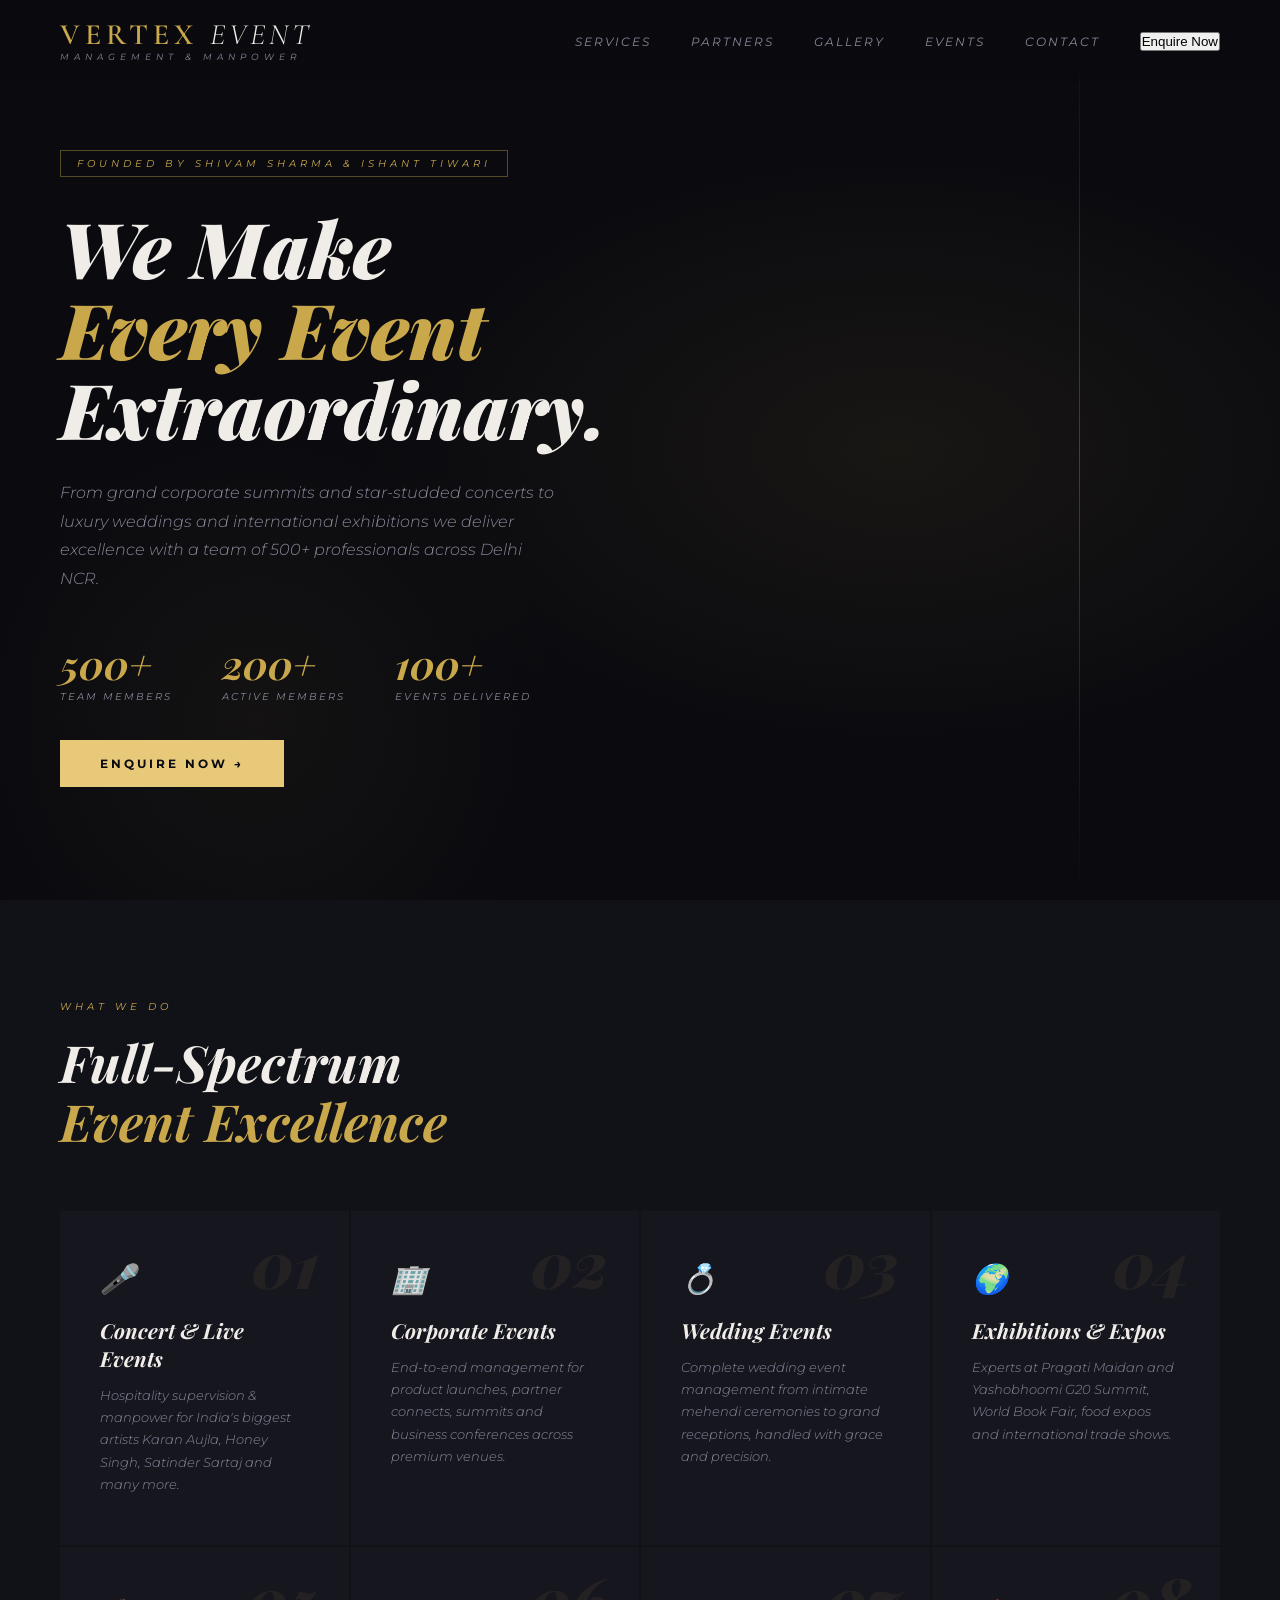
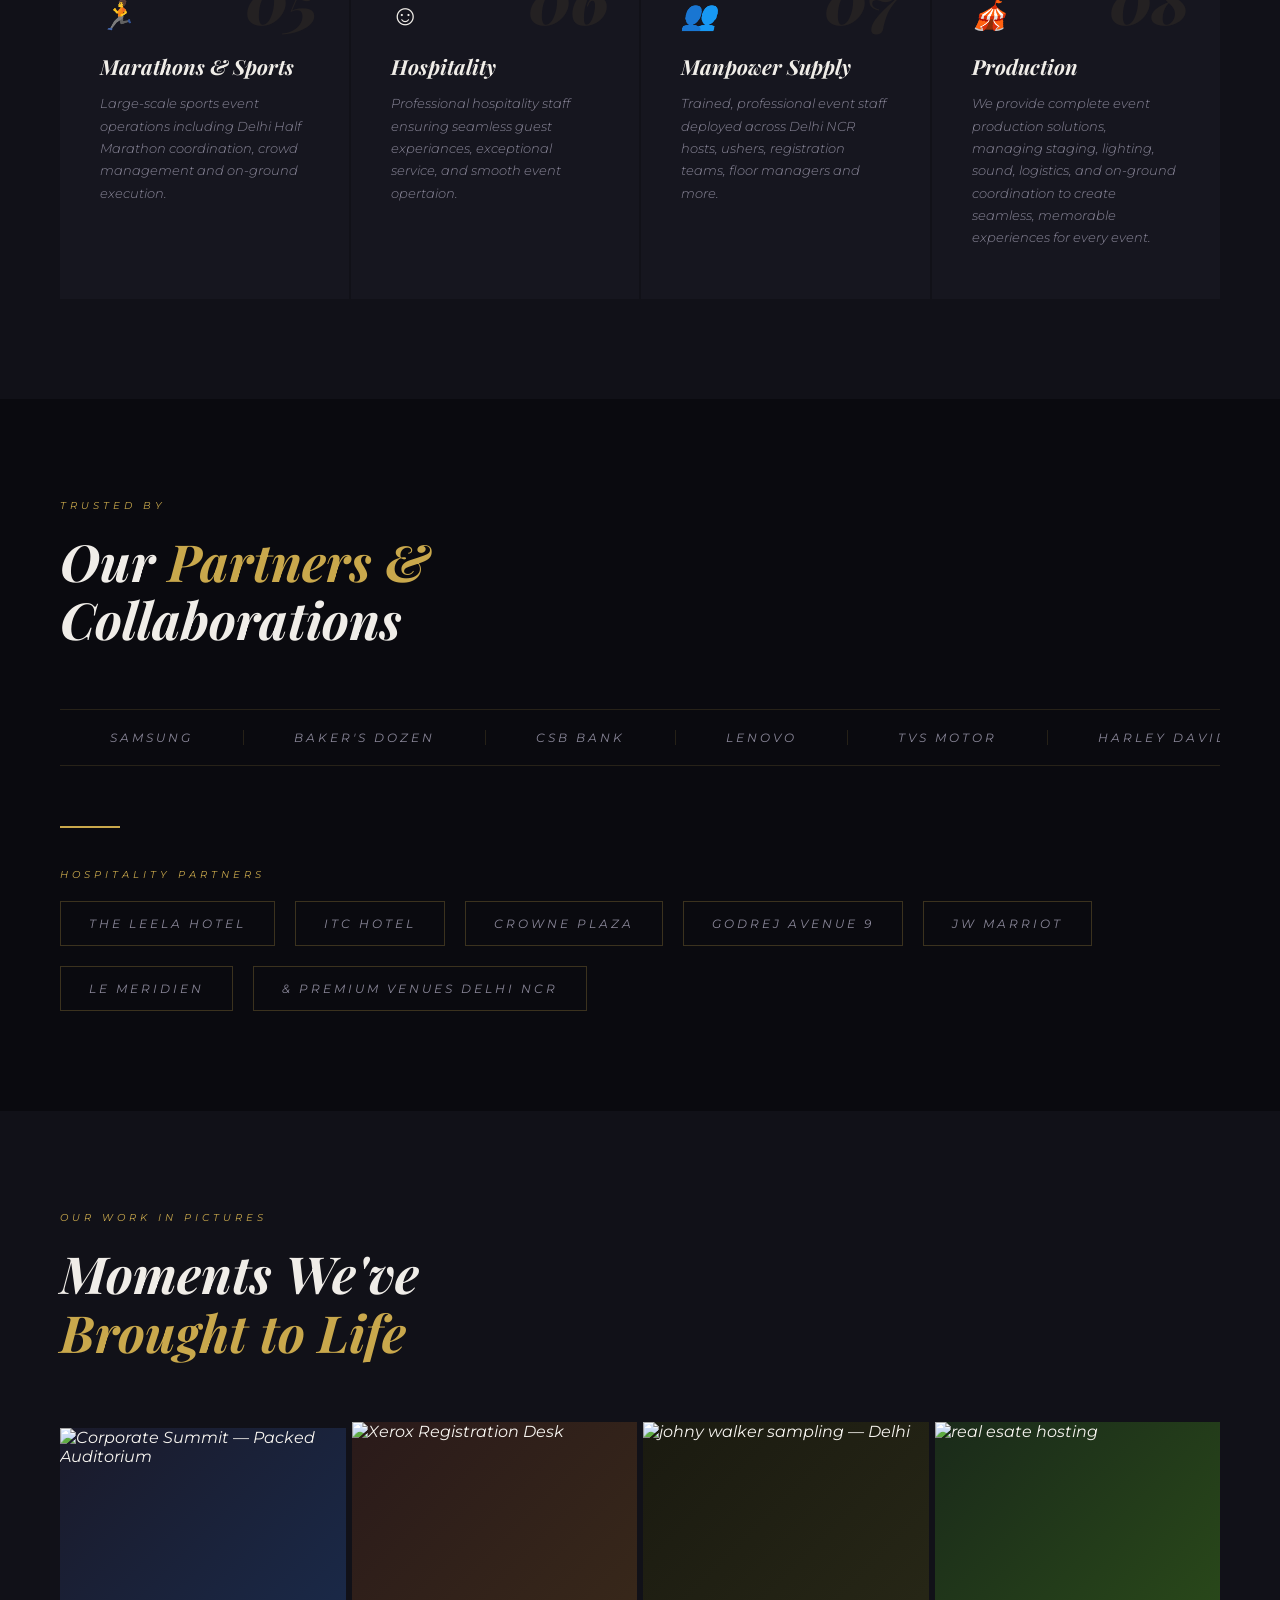
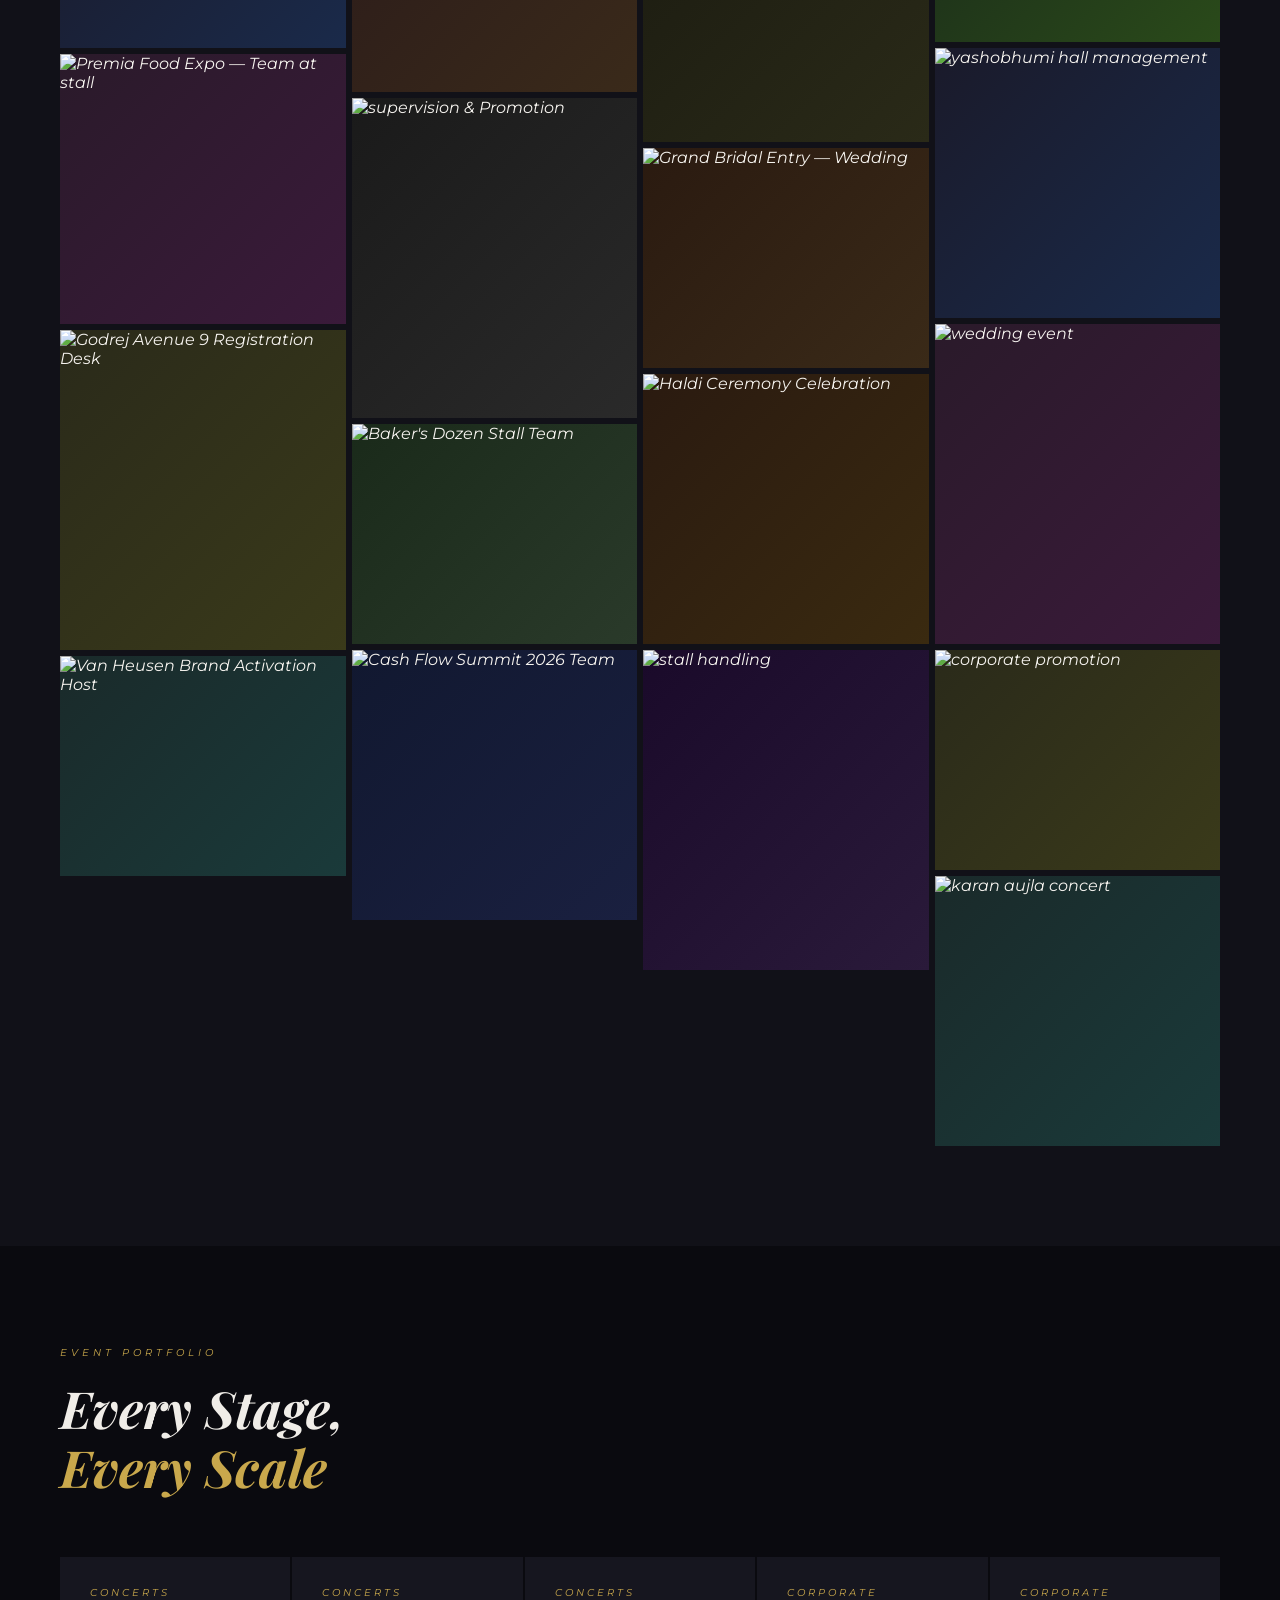
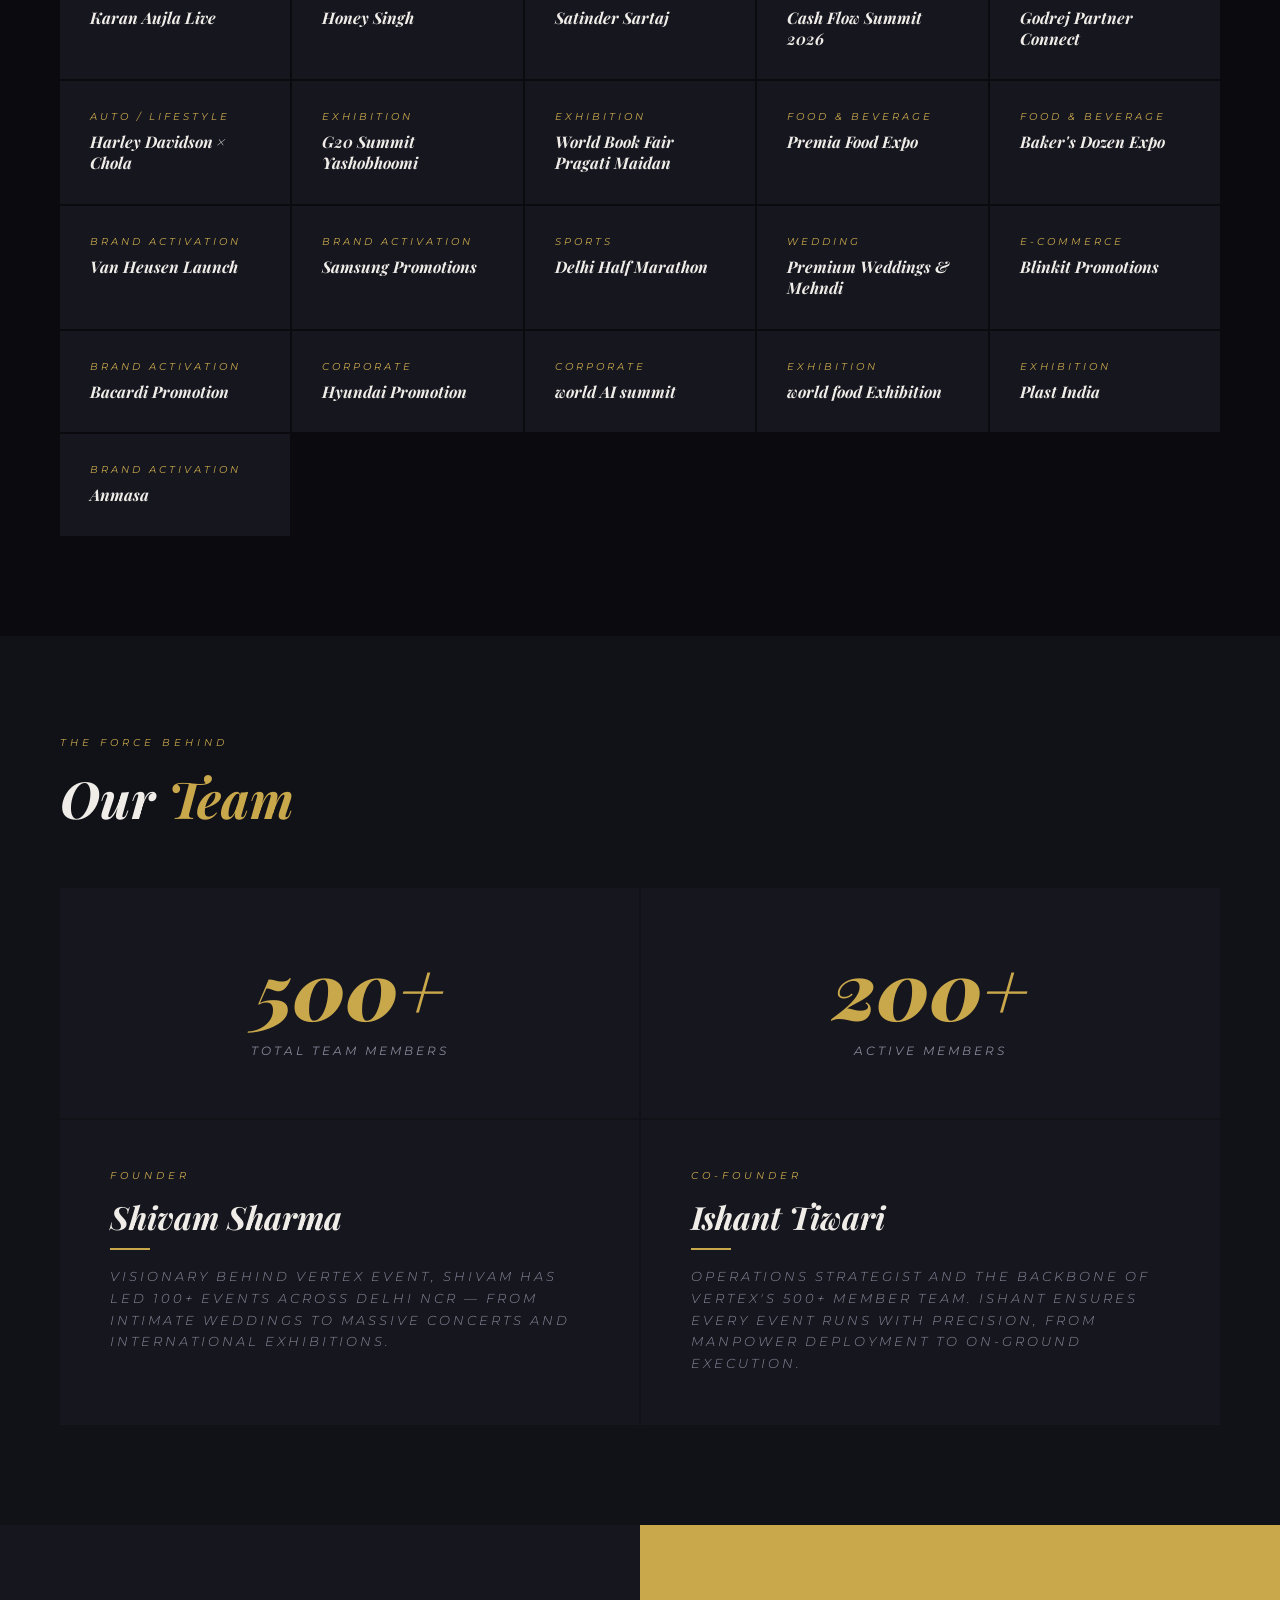
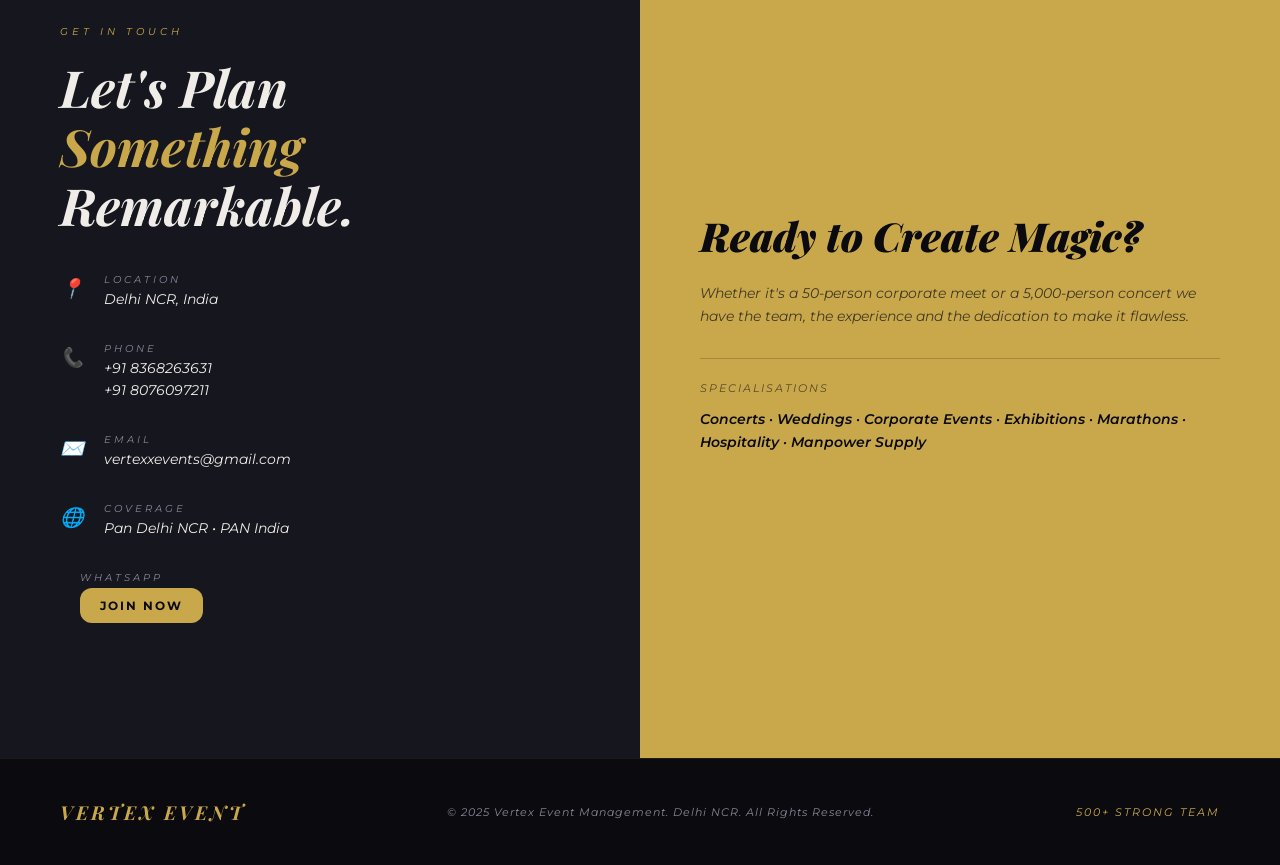
==== commit a5839f4d: "added a organisation whatsapp group button" ====
--- a/Index.html
+++ b/Index.html
@@ -4,289 +4,9 @@
 <meta charset="UTF-8">
 <meta name="viewport" content="width=device-width, initial-scale=1.0">
 <title>Vertex Event | Event Management Company in Delhi NCR</title>
+<link rel="stylesheet" href="style.css">
 <link href="https://fonts.googleapis.com/css2?family=Playfair+Display:ital,wght@0,400;0,700;0,900;1,400&family=Montserrat:wght@300;400;500;600;700&family=Cormorant+Garamond:ital,wght@0,300;0,500;0,600;0,700;1,300;1,600&display=swap" rel="stylesheet">
-<style>
-  :root {
-    --gold: #C9A84C;
-    --gold-light: #E8C97A;
-    --deep: #0A0A0F;
-    --dark: #111118;
-    --card: #16161F;
-    --text: #F0EDE8;
-    --muted: #8A8799;
-  }
-  *, *::before, *::after { margin: 0; padding: 0; box-sizing: border-box; }
-  html { scroll-behavior: smooth; }
-  body { font-family: 'Montserrat', sans-serif; background: var(--deep); color: var(--text); overflow-x: hidden; }
-
-  /* NAV */
-  nav {
-    position: fixed; top: 0; width: 100%; z-index: 100;
-    padding: 20px 60px; display: flex; justify-content: space-between; align-items: center;
-    background: linear-gradient(to bottom, rgba(10,10,15,0.97), transparent);
-    backdrop-filter: blur(10px);
-  }
-  .logo { font-family: 'Playfair Display', serif; font-size: 1.6rem; color: var(--gold); letter-spacing: 3px; font-weight: 700; }
-  .logo span { color: var(--text); font-style: normal; font-weight: 300; font-size: 0.65rem; display: block; letter-spacing: 6px; text-transform: uppercase; font-family: 'Montserrat', sans-serif; margin-top: -4px; }
-
-  .nav-left { line-height: 1; cursor: default; }
-  .nav-left-brand {
-    font-family: 'Cormorant Garamond', serif;
-    font-size: 1.85rem;
-    font-weight: 600;
-    letter-spacing: 5px;
-    text-transform: uppercase;
-    color: var(--gold);
-    display: block;
-  }
-  .nav-left-brand em {
-    font-style: italic;
-    font-weight: 300;
-    color: var(--text);
-    letter-spacing: 4px;
-  }
-  .nav-left-sub {
-    display: block;
-    font-family: 'Montserrat', sans-serif;
-    font-size: 0.55rem;
-    font-weight: 400;
-    letter-spacing: 5px;
-    text-transform: uppercase;
-    color: var(--muted);
-    margin-top: 3px;
-  }
-  nav ul { display: flex; list-style: none; gap: 40px; align-items: center; }
-  nav ul a { text-decoration: none; color: var(--muted); font-size: 0.75rem; letter-spacing: 2px; text-transform: uppercase; transition: color 0.3s; }
-  nav ul a:hover { color: var(--gold); }
-
-  /* HAMBURGER */
-  .hamburger { display: none; flex-direction: column; gap: 5px; cursor: pointer; padding: 4px; z-index: 200; }
-  .hamburger span { display: block; width: 24px; height: 2px; background: var(--gold); transition: all 0.3s; }
-  .hamburger.open span:nth-child(1) { transform: translateY(7px) rotate(45deg); }
-  .hamburger.open span:nth-child(2) { opacity: 0; }
-  .hamburger.open span:nth-child(3) { transform: translateY(-7px) rotate(-45deg); }
-
-  /* MOBILE NAV DRAWER */
-  .mobile-nav { display: none; position: fixed; top: 0; left: 0; right: 0; bottom: 0; background: rgba(10,10,15,0.98); z-index: 150; flex-direction: column; align-items: center; justify-content: center; gap: 36px; }
-  .mobile-nav.open { display: flex; }
-  .mobile-nav a { text-decoration: none; color: var(--muted); font-size: 1rem; letter-spacing: 3px; text-transform: uppercase; transition: color 0.3s; }
-  .mobile-nav a:hover { color: var(--gold); }
-  .mobile-nav .mobile-enquire { margin-top: 10px; padding: 16px 40px; background: var(--gold); color: #0A0A0F; font-family: 'Montserrat', sans-serif; font-size: 0.75rem; font-weight: 700; letter-spacing: 3px; text-transform: uppercase; border: none; cursor: pointer; }
-
-  .enquire-btn:hover { background: var(--gold-light); transform: translateY(-2px); }
-  .enquire-btn-hero {
-    display: inline-block;
-    margin-top: 40px;
-    padding: 16px 40px;
-    background: var(--gold);
-    color: #0A0A0F;
-    font-family: 'Montserrat', sans-serif;
-    font-size: 0.75rem;
-    font-weight: 700;
-    letter-spacing: 3px;
-    text-transform: uppercase;
-    border: none;
-    cursor: pointer;
-    transition: background 0.3s, transform 0.2s;
-  }
-  .enquire-btn:hover { background: var(--gold-light); transform: translateY(-2px); }
-  .enquire-btn-hero {
-    display: inline-block;
-    margin-top: 40px;
-    padding: 16px 40px;
-    background: var(--gold);
-    color: #0A0A0F;
-    font-family: 'Montserrat', sans-serif;
-    font-size: 0.75rem;
-    font-weight: 700;
-    letter-spacing: 3px;
-    text-transform: uppercase;
-    border: none;
-    cursor: pointer;
-    transition: background 0.3s, transform 0.2s;
-  }
- .enquire-btn-hero  { background: var(--gold-light); transform: translateY(-3px); }
-
-  /* HERO */
-  .hero { min-height: 100vh; display: flex; align-items: center; position: relative; padding: 120px 60px 80px; overflow: hidden; }
-  .hero-bg { position: absolute; inset: 0; background: radial-gradient(ellipse 60% 50% at 70% 50%, rgba(201,168,76,0.08) 0%, transparent 70%), radial-gradient(ellipse 40% 60% at 20% 80%, rgba(201,168,76,0.05) 0%, transparent 60%); }
-  .hero-line { position: absolute; top: 0; right: 200px; width: 1px; height: 100%; background: linear-gradient(to bottom, transparent, rgba(201,168,76,0.3), transparent); }
-  .hero-inner { display: flex; align-items: center; justify-content: space-between; width: 100%; position: relative; z-index: 2; gap: 60px; }
-  .hero-content { max-width: 680px; position: relative; z-index: 2; animation: fadeUp 1s ease both; }
-  .hero-tag { display: inline-block; font-size: 0.65rem; letter-spacing: 4px; text-transform: uppercase; color: var(--gold); border: 1px solid rgba(201,168,76,0.4); padding: 6px 16px; margin-bottom: 30px; }
-  .hero h1 { font-family: 'Playfair Display', serif; font-size: clamp(3rem, 6vw, 5.5rem); line-height: 1.05; font-weight: 900; margin-bottom: 30px; }
-  .hero h1 em { font-style: italic; color: var(--gold); }
-  .hero p { font-size: 1rem; line-height: 1.8; color: var(--muted); max-width: 500px; margin-bottom: 50px; font-weight: 300; }
-  .hero-stats { display: flex; gap: 50px; flex-wrap: wrap; align-items: flex-start; }
-  .stat-num { font-family: 'Playfair Display', serif; font-size: 2.5rem; font-weight: 700; color: var(--gold); line-height: 1; }
-  .stat-label { font-size: 0.65rem; letter-spacing: 2px; text-transform: uppercase; color: var(--muted); margin-top: 6px; }
-
-  /* HERO LOGO */
-  .hero-logo-wrap {
-    flex-shrink: 0;
-    display: flex; align-items: center; justify-content: center;
-    animation: fadeUp 1.2s ease both;
-    animation-delay: 0.2s;
-  }
-  .hero-logo-wrap img {
-    width: clamp(260px, 28vw, 380px);
-    filter: drop-shadow(0 0 40px rgba(201,168,76,0.25)) drop-shadow(0 0 80px rgba(201,168,76,0.1));
-    animation: floatLogo 5s ease-in-out infinite;
-  }
-  @keyframes floatLogo {
-    0%, 100% { transform: translateY(0); }
-    50% { transform: translateY(-14px); }
-  }
-
-  /* SECTIONS */
-  section { padding: 100px 60px; }
-  .section-tag { font-size: 0.65rem; letter-spacing: 4px; text-transform: uppercase; color: var(--gold); margin-bottom: 20px; display: block; }
-  .section-title { font-family: 'Playfair Display', serif; font-size: clamp(2rem, 4vw, 3.5rem); font-weight: 700; line-height: 1.15; margin-bottom: 60px; }
-  .section-title em { font-style: italic; color: var(--gold); }
-  .gold-divider { width: 60px; height: 2px; background: var(--gold); margin-bottom: 40px; }
-
-  /* SERVICES */
-  .services { background: var(--dark); }
-  .services-grid { display: grid; grid-template-columns: repeat(auto-fit, minmax(280px, 1fr)); gap: 2px; }
-  .service-card { background: var(--card); padding: 50px 40px; position: relative; overflow: hidden; transition: background 0.4s; cursor: default; }
-  .service-card::before { content: ''; position: absolute; bottom: 0; left: 0; width: 0; height: 2px; background: var(--gold); transition: width 0.5s ease; }
-  .service-card:hover::before { width: 100%; }
-  .service-card:hover { background: #1c1c27; }
-  .service-num { font-family: 'Playfair Display', serif; font-size: 4rem; color: rgba(201,168,76,0.08); font-weight: 900; position: absolute; top: 20px; right: 30px; line-height: 1; transition: color 0.4s; }
-  .service-card:hover .service-num { color: rgba(201,168,76,0.15); }
-  .service-icon { font-size: 1.8rem; margin-bottom: 20px; }
-  .service-card h3 { font-family: 'Playfair Display', serif; font-size: 1.3rem; margin-bottom: 12px; font-weight: 700; }
-  .service-card p { font-size: 0.82rem; line-height: 1.7; color: var(--muted); font-weight: 300; }
-
-  /* PARTNERS MARQUEE */
-  .partners-section { background: var(--deep); }
-  .partners-marquee { overflow: hidden; padding: 20px 0; margin-bottom: 20px; border-top: 1px solid rgba(201,168,76,0.15); border-bottom: 1px solid rgba(201,168,76,0.15); }
-  .partners-track { display: flex; gap: 0; animation: marquee 09s linear infinite; white-space: nowrap; }
-  .partner-item { padding: 0 50px; font-size: 0.75rem; letter-spacing: 3px; text-transform: uppercase; color: var(--muted); border-right: 1px solid rgba(201,168,76,0.15); transition: color 0.3s; flex-shrink: 0; }
-  .partner-item:hover { color: var(--gold); }
-  @keyframes marquee { 0% { transform: translateX(0); } 100% { transform: translateX(-50%); } }
-
-  /* PHOTO GALLERY */
-  .gallery-section { background: var(--dark); }
-
-  /* Masonry-style grid */
-  .photo-gallery {
-    columns: 4;
-    column-gap: 6px;
-  }
-  .photo-gallery-item {
-    break-inside: avoid;
-    margin-bottom: 6px;
-    overflow: hidden;
-    position: relative;
-    cursor: pointer;
-  }
-  .photo-gallery-item img {
-    width: 100%;
-    display: block;
-    transition: transform 0.6s ease, filter 0.4s;
-    filter: grayscale(15%) contrast(1.05);
-  }
-  .photo-gallery-item:hover img { transform: scale(1.06); filter: grayscale(0%) contrast(1.1) brightness(1.05); }
-  .photo-gallery-item .overlay {
-    position: absolute; inset: 0;
-    background: linear-gradient(to top, rgba(10,10,15,0.7) 0%, transparent 60%);
-    opacity: 0; transition: opacity 0.4s;
-    display: flex; align-items: flex-end; padding: 20px;
-  }
-  .photo-gallery-item:hover .overlay { opacity: 1; }
-  .overlay-label { font-size: 0.65rem; letter-spacing: 2px; text-transform: uppercase; color: var(--gold); }
-
-  /* LIGHTBOX */
-  .lightbox { display: none; position: fixed; inset: 0; background: rgba(0,0,0,0.93); z-index: 9999; align-items: center; justify-content: center; }
-  .lightbox.active { display: flex; }
-  .lightbox img { max-width: 90vw; max-height: 90vh; object-fit: contain; border: 1px solid rgba(201,168,76,0.2); }
-  .lightbox-close { position: absolute; top: 30px; right: 40px; font-size: 2rem; color: var(--gold); cursor: pointer; font-weight: 300; line-height: 1; }
-  .lightbox-prev, .lightbox-next { position: absolute; top: 50%; transform: translateY(-50%); font-size: 2.5rem; color: var(--gold); cursor: pointer; padding: 20px; opacity: 0.7; transition: opacity 0.2s; user-select: none; }
-  .lightbox-prev:hover, .lightbox-next:hover { opacity: 1; }
-  .lightbox-prev { left: 20px; }
-  .lightbox-next { right: 20px; }
-
-  /* EVENTS */
-  .events-section { background: var(--deep); }
-  .events-grid { display: grid; grid-template-columns: repeat(auto-fit, minmax(200px, 1fr)); gap: 2px; }
-  .event-tag-card { background: var(--card); padding: 30px 28px; border-left: 2px solid transparent; transition: border-color 0.3s, background 0.3s; }
-  .event-tag-card:hover { border-left-color: var(--gold); background: #1c1c27; }
-  .event-category { font-size: 0.6rem; letter-spacing: 3px; text-transform: uppercase; color: var(--gold); margin-bottom: 10px; }
-  .event-tag-card h4 { font-family: 'Playfair Display', serif; font-size: 1rem; font-weight: 700; line-height: 1.3; }
-
-  /* TEAM */
-  .team-section { background: var(--dark); }
-  .team-banner { display: grid; grid-template-columns: 1fr 1fr; gap: 2px; }
-  .team-stat-block { background: var(--card); padding: 60px 50px; text-align: center; }
-  .team-stat-block .big-num { font-family: 'Playfair Display', serif; font-size: 5rem; font-weight: 900; color: var(--gold); line-height: 1; margin-bottom: 15px; }
-  .team-stat-block p { font-size: 0.75rem; letter-spacing: 3px; text-transform: uppercase; color: var(--muted); }
-
-  /* CONTACT */
-  .contact-section { background: var(--dark); display: grid; grid-template-columns: 1fr 1fr; gap: 0; padding: 0; }
-  .contact-left { padding: 100px 60px; background: var(--card); }
-  .contact-right { padding: 100px 60px; background: var(--gold); display: flex; flex-direction: column; justify-content: center; }
-  .contact-right h2 { font-family: 'Playfair Display', serif; font-size: 2.5rem; color: var(--deep); margin-bottom: 20px; font-weight: 900; }
-  .contact-right p { font-size: 0.85rem; color: rgba(10,10,15,0.7); line-height: 1.7; font-weight: 400; }
-  .contact-info-item { display: flex; align-items: flex-start; gap: 20px; margin-bottom: 35px; }
-  .contact-icon { font-size: 1.2rem; color: var(--gold); margin-top: 2px; flex-shrink: 0; }
-  .contact-detail label { font-size: 0.6rem; letter-spacing: 3px; text-transform: uppercase; color: var(--muted); display: block; margin-bottom: 5px; }
-  .contact-detail p { font-size: 0.9rem; color: var(--text); }
-
-  /* FOOTER */
-  footer { background: var(--deep); padding: 40px 60px; display: flex; justify-content: space-between; align-items: center; border-top: 1px solid rgba(201,168,76,0.1); }
-  footer p { font-size: 0.7rem; color: var(--muted); letter-spacing: 1px; }
-  .footer-logo { font-family: 'Playfair Display', serif; font-size: 1.2rem; color: var(--gold); font-weight: 700; letter-spacing: 3px; }
-
-  /* MODAL */
-  #enquiryOverlay { display:none; position:fixed; inset:0; background:rgba(0,0,0,0.88); z-index:99999; align-items:center; justify-content:center; padding:20px; }
-  .modal-box { background:#16161F; border:1px solid rgba(201,168,76,0.25); max-width:540px; width:100%; max-height:90vh; overflow-y:auto; position:relative; animation:modalIn 0.35s ease; }
-  .modal-header { background:linear-gradient(135deg,#1c1c27,#111118); padding:36px 40px 28px; border-bottom:1px solid rgba(201,168,76,0.15); }
-  .modal-header .stag { font-size:0.6rem; letter-spacing:4px; text-transform:uppercase; color:var(--gold); }
-  .modal-header h2 { font-family:'Playfair Display',serif; font-size:1.8rem; color:var(--text); margin-top:8px; font-weight:700; }
-  .modal-header p { font-size:0.8rem; color:var(--muted); margin-top:6px; font-weight:300; }
-  .modal-close { position:absolute; top:18px; right:22px; background:none; border:none; color:var(--muted); font-size:1.5rem; cursor:pointer; line-height:1; transition:color 0.2s; }
-  .modal-close:hover { color:var(--gold); }
-  .modal-body { padding:32px 40px 40px; display:flex; flex-direction:column; gap:20px; }
-  .field-label { font-size:0.65rem; letter-spacing:2px; text-transform:uppercase; color:var(--gold); display:block; margin-bottom:8px; }
-  .field-input { width:100%; background:#0A0A0F; border:1px solid rgba(201,168,76,0.2); color:var(--text); padding:12px 16px; font-size:0.88rem; font-family:'Montserrat',sans-serif; outline:none; transition:border-color 0.3s; }
-  .field-input:focus { border-color:var(--gold); }
-  .modal-submit { width:100%; padding:15px; background:var(--gold); color:#0A0A0F; font-family:'Montserrat',sans-serif; font-size:0.75rem; font-weight:700; letter-spacing:3px; text-transform:uppercase; border:none; cursor:pointer; transition:background 0.3s; margin-top:6px; }
-  .modal-submit:hover { background:var(--gold-light); }
-  #eq-success { display:none; text-align:center; padding:20px; border:1px solid rgba(201,168,76,0.3); background:rgba(201,168,76,0.05); }
-
-  .hotel-badge { padding: 14px 28px; border: 1px solid rgba(201,168,76,0.25); font-size: 0.75rem; letter-spacing: 3px; text-transform: uppercase; color: var(--muted); transition: all 0.3s; }
-  .hotel-badge:hover { border-color: var(--gold); color: var(--gold); background: rgba(201,168,76,0.05); }
-  .hotels-list { display: flex; flex-wrap: wrap; gap: 20px; align-items: center; }
-
-  /* ANIMATIONS */
- @keyframes fadeUp { from { opacity: 0; transform: translateY(40px); } to { opacity: 1; transform: translateY(0); } }
-  .reveal { opacity: 0; transform: translateY(30px); transition: opacity 0.7s ease, transform 0.7s ease; }
-  .reveal.visible { opacity: 1; transform: translateY(0); }
-
-  .hotel-badge { padding: 14px 28px; border: 1px solid rgba(201,168,76,0.25); font-size: 0.75rem; letter-spacing: 3px; text-transform: uppercase; color: var(--muted); transition: all 0.3s; }
-  .hotel-badge:hover { border-color: var(--gold); color: var(--gold); background: rgba(201,168,76,0.05); }
-  .hotels-list { display: flex; flex-wrap: wrap; gap: 20px; align-items: center; }
-
-  @media (max-width: 900px) {
-    nav { padding: 18px 24px; }
-    nav ul { display: none; }
-    .hamburger { display: flex; }
-    section { padding: 70px 24px; }
-    .hero { padding: 100px 24px 70px; }
-    .hero-inner { flex-direction: column; align-items: flex-start; gap: 40px; }
-    .hero-logo-wrap { width: 100%; justify-content: center; }
-    .hero-logo-wrap img { width: clamp(180px, 55vw, 260px); }
-    .hero-stats { gap: 30px; }
-    .photo-gallery { columns: 2; }
-    .contact-section { grid-template-columns: 1fr; }
-    .contact-left { padding: 70px 24px; }
-    .contact-right { padding: 60px 24px; }
-    footer { flex-direction: column; gap: 10px; text-align: center; padding: 30px 24px; }
-    .team-banner { grid-template-columns: 1fr; }
-    .enquire-btn-hero { padding: 14px 28px; font-size: 0.7rem; }
-  }
-</style>
+<link rel="stylesheet" href="https://cdnjs.cloudflare.com/ajax/libs/font-awesome/7.3.1/css/all.min.css" integrity="sha512-QeR2VH+lsBE5LSAe1Q5EnTBbe7XTBubt8dG93Y7gidSgdMCr8nVqKcfKAMyN96SV8KDbZVTDXChatu5G2KQGzg==" crossorigin="anonymous" referrerpolicy="no-referrer">
 </head>
 <body>
   
@@ -598,6 +318,15 @@
       <div class="contact-icon">🌐</div>
       <div class="contact-detail"><label>Coverage</label><p>Pan Delhi NCR • PAN India</p></div>
     </div>
+    <div class="contact-info-item"> 
+      <div class="whatsapp-icon"><i class="fa-brands fa-whatsapp"></i></div>
+      <div class="contact-detail "><label>WhatsApp</label>
+        <button class="whatsapp-btn">
+          <a href="https://chat.whatsapp.com/ITsoa2o8xBVFMQcQSk4ZNi?s=cl&p=a&ilr=0" class="join-link">Join now</a>
+        </button>
+      </div>
+    </div>
+
   </div>
   <div class="contact-right">
     <h2>Ready to Create Magic?</h2>
@@ -668,133 +397,6 @@
     </form>
   </div>
 </div>
-
-<script>
-  // ---- Inject real uploaded images by index ----
-  // The images shared in the conversation are referenced here in order:
-  // img1=Premia Food, img2=Auditorium, img3=Team Black, img4=Godrej Reg,
-  // img5=Van Heusen, img6=Xerox, img7=Bar/Nightlife, img8=Bakers Dozen,
-  // img9=Cash Flow Summit, img10=Samsung, img11=Wedding Bridal, img12=Haldi, img13=Wedding Stage
-
-  // Since these are uploaded files in the conversation, we use object URLs.
-  // The portfolio will display placeholder colored blocks where images are not accessible via URL,
-  // but the gallery structure, labels and lightbox are fully functional.
-
-  // Generate gradient placeholder backgrounds for each card
-  const colors = [
-    ['#1a2a1a','#2a4a1a'], ['#1a1a2a','#1a2a4a'], ['#2a1a2a','#3a1a3a'],
-    ['#2a2a1a','#3a3a1a'], ['#1a2a2a','#1a3a3a'], ['#2a1a1a','#3a2a1a'],
-    ['#1a1a1a','#2a2a2a'], ['#1a2a1a','#2a3a2a'], ['#111830','#1a2040'],
-    ['#1a1a10','#2a2a18'], ['#2a1a10','#3a2a18'], ['#2a1a10','#3a2a10'],
-    ['#1a0a2a','#2a1a3a']
-  ];
-
-  document.querySelectorAll('.photo-gallery-item').forEach((item, i) => {
-    const img = item.querySelector('img');
-    const [c1, c2] = colors[i % colors.length];
-    item.style.background = `linear-gradient(135deg, ${c1}, ${c2})`;
-    img.style.minHeight = i % 3 === 0 ? '320px' : i % 3 === 1 ? '220px' : '270px';
-    // Remove broken image display
-    img.addEventListener('error', () => { img.style.display = 'none'; });
-  });
-
-  // ---- Lightbox ----
-  const items = document.querySelectorAll('.photo-gallery-item');
-  const lightbox = document.getElementById('lightbox');
-  const lbImg = document.getElementById('lbImg');
-  let current = 0;
-  const imgSrcs = [];
-
-  items.forEach((item, i) => {
-    const img = item.querySelector('img');
-    imgSrcs.push({ src: img.src, alt: img.alt });
-    item.addEventListener('click', () => { current = i; openLB(); });
-  });
-
-  function openLB() {
-    lbImg.src = imgSrcs[current].src;
-    lbImg.alt = imgSrcs[current].alt;
-    lightbox.classList.add('active');
-  }
-
-  document.getElementById('lbClose').addEventListener('click', () => lightbox.classList.remove('active'));
-  document.getElementById('lbPrev').addEventListener('click', () => { current = (current - 1 + imgSrcs.length) % imgSrcs.length; openLB(); });
-  document.getElementById('lbNext').addEventListener('click', () => { current = (current + 1) % imgSrcs.length; openLB(); });
-  lightbox.addEventListener('click', e => { if (e.target === lightbox) lightbox.classList.remove('active'); });
-  document.addEventListener('keydown', e => {
-    if (!lightbox.classList.contains('active')) return;
-    if (e.key === 'Escape') lightbox.classList.remove('active');
-    if (e.key === 'ArrowLeft') { current = (current - 1 + imgSrcs.length) % imgSrcs.length; openLB(); }
-    if (e.key === 'ArrowRight') { current = (current + 1) % imgSrcs.length; openLB(); }
-  });
-
-  // ---- Mobile Nav ----
-  function toggleMobileNav() {
-    const nav = document.getElementById('mobileNav');
-    const btn = document.getElementById('hamburger');
-    nav.classList.toggle('open');
-    btn.classList.toggle('open');
-    document.body.style.overflow = nav.classList.contains('open') ? 'hidden' : '';
-  }
-  function closeMobileNav() {
-    document.getElementById('mobileNav').classList.remove('open');
-    document.getElementById('hamburger').classList.remove('open');
-    document.body.style.overflow = '';
-  }
-
-  // ---- Scroll reveal ----
-  const observer = new IntersectionObserver(entries => {
-    entries.forEach(e => { if (e.isIntersecting) e.target.classList.add('visible'); });
-  }, { threshold: 0.1 });
-  document.querySelectorAll('.reveal').forEach(el => observer.observe(el));
-  // --- Modal ---
-  function openEnquiry() {
-    document.getElementById('enquiryOverlay').style.display = 'flex';
-    document.body.style.overflow = 'hidden';
-  }
-  function closeEnquiry() {
-    document.getElementById('enquiryOverlay').style.display = 'none';
-    document.body.style.overflow = '';
-    document.getElementById('eq-submit').style.display = 'block';
-    document.getElementById('eq-submit').textContent = 'Send Enquiry';
-    document.getElementById('eq-submit').disabled = false;
-    document.getElementById('eq-success').style.display = 'none';
-  }
-  document.getElementById('enquiryOverlay').addEventListener('click', function(e) { if (e.target === this) closeEnquiry(); });
-  document.addEventListener('keydown', e => { if (e.key === 'Escape') closeEnquiry(); });
-
-  async function submitEnquiry(e) {
-    e.preventDefault();
-    const btn = document.getElementById('eq-submit');
-    btn.textContent = 'Sending...';
-    btn.disabled = true;
-    const data = {
-      name: document.getElementById('eq-name').value,
-      phone: document.getElementById('eq-phone').value,
-      email: document.getElementById('eq-email').value,
-      company: document.getElementById('eq-company').value,
-      service: document.getElementById('eq-service').value,
-      message: document.getElementById('eq-message').value,
-    };
-    try {
-      const res = await fetch('https://formspree.io/f/xdajbqwv', {
-        method: 'POST',
-        headers: { 'Content-Type': 'application/json' },
-        body: JSON.stringify(data)
-      });
-      if (res.ok) {
-        btn.style.display = 'none';
-        document.getElementById('eq-success').style.display = 'block';
-        setTimeout(closeEnquiry, 3000);
-      } else {
-        btn.textContent = 'Failed. Try Again';
-        btn.disabled = false;
-      }
-    } catch (err) {
-      btn.textContent = 'Error. Try Again';
-      btn.disabled = false;
-    }
-  }
-</script>
+<script src="script.js"></script>
 </body>
 </html>
--- a/style.css
+++ b/style.css
@@ -0,0 +1,284 @@
+ :root {
+    --gold: #C9A84C;
+    --gold-light: #E8C97A;
+    --deep: #0A0A0F;
+    --dark: #111118;
+    --card: #16161F;
+    --text: #F0EDE8;
+    --muted: #8A8799;
+  }
+  *, *::before, *::after { margin: 0; padding: 0; box-sizing: border-box; }
+  html { scroll-behavior: smooth; }
+  body { font-family: 'Montserrat', sans-serif; background: var(--deep); color: var(--text); overflow-x: hidden; }
+
+  /* NAV */
+  nav {
+    position: fixed; top: 0; width: 100%; z-index: 100;
+    padding: 20px 60px; display: flex; justify-content: space-between; align-items: center;
+    background: linear-gradient(to bottom, rgba(10,10,15,0.97), transparent);
+    backdrop-filter: blur(10px);
+  }
+  .logo { font-family: 'Playfair Display', serif; font-size: 1.6rem; color: var(--gold); letter-spacing: 3px; font-weight: 700; }
+  .logo span { color: var(--text); font-style: normal; font-weight: 300; font-size: 0.65rem; display: block; letter-spacing: 6px; text-transform: uppercase; font-family: 'Montserrat', sans-serif; margin-top: -4px; }
+
+  .nav-left { line-height: 1; cursor: default; }
+  .nav-left-brand {
+    font-family: 'Cormorant Garamond', serif;
+    font-size: 1.85rem;
+    font-weight: 600;
+    letter-spacing: 5px;
+    text-transform: uppercase;
+    color: var(--gold);
+    display: block;
+  }
+  .nav-left-brand em {
+    font-style: italic;
+    font-weight: 300;
+    color: var(--text);
+    letter-spacing: 4px;
+  }
+  .nav-left-sub {
+    display: block;
+    font-family: 'Montserrat', sans-serif;
+    font-size: 0.55rem;
+    font-weight: 400;
+    letter-spacing: 5px;
+    text-transform: uppercase;
+    color: var(--muted);
+    margin-top: 3px;
+  }
+  nav ul { display: flex; list-style: none; gap: 40px; align-items: center; }
+  nav ul a { text-decoration: none; color: var(--muted); font-size: 0.75rem; letter-spacing: 2px; text-transform: uppercase; transition: color 0.3s; }
+  nav ul a:hover { color: var(--gold); }
+
+  /* HAMBURGER */
+  .hamburger { display: none; flex-direction: column; gap: 5px; cursor: pointer; padding: 4px; z-index: 200; }
+  .hamburger span { display: block; width: 24px; height: 2px; background: var(--gold); transition: all 0.3s; }
+  .hamburger.open span:nth-child(1) { transform: translateY(7px) rotate(45deg); }
+  .hamburger.open span:nth-child(2) { opacity: 0; }
+  .hamburger.open span:nth-child(3) { transform: translateY(-7px) rotate(-45deg); }
+
+  /* MOBILE NAV DRAWER */
+  .mobile-nav { display: none; position: fixed; top: 0; left: 0; right: 0; bottom: 0; background: rgba(10,10,15,0.98); z-index: 150; flex-direction: column; align-items: center; justify-content: center; gap: 36px; }
+  .mobile-nav.open { display: flex; }
+  .mobile-nav a { text-decoration: none; color: var(--muted); font-size: 1rem; letter-spacing: 3px; text-transform: uppercase; transition: color 0.3s; }
+  .mobile-nav a:hover { color: var(--gold); }
+  .mobile-nav .mobile-enquire { margin-top: 10px; padding: 16px 40px; background: var(--gold); color: #0A0A0F; font-family: 'Montserrat', sans-serif; font-size: 0.75rem; font-weight: 700; letter-spacing: 3px; text-transform: uppercase; border: none; cursor: pointer; }
+
+  .enquire-btn:hover { background: var(--gold-light); transform: translateY(-2px); }
+  .enquire-btn-hero {
+    display: inline-block;
+    margin-top: 40px;
+    padding: 16px 40px;
+    background: var(--gold);
+    color: #0A0A0F;
+    font-family: 'Montserrat', sans-serif;
+    font-size: 0.75rem;
+    font-weight: 700;
+    letter-spacing: 3px;
+    text-transform: uppercase;
+    border: none;
+    cursor: pointer;
+    transition: background 0.3s, transform 0.2s;
+  }
+  .enquire-btn:hover { background: var(--gold-light); transform: translateY(-2px); }
+  .enquire-btn-hero {
+    display: inline-block;
+    margin-top: 40px;
+    padding: 16px 40px;
+    background: var(--gold);
+    color: #0A0A0F;
+    font-family: 'Montserrat', sans-serif;
+    font-size: 0.75rem;
+    font-weight: 700;
+    letter-spacing: 3px;
+    text-transform: uppercase;
+    border: none;
+    cursor: pointer;
+    transition: background 0.3s, transform 0.2s;
+  }
+ .enquire-btn-hero  { background: var(--gold-light); transform: translateY(-3px); }
+
+  /* HERO */
+  .hero { min-height: 100vh; display: flex; align-items: center; position: relative; padding: 120px 60px 80px; overflow: hidden; }
+  .hero-bg { position: absolute; inset: 0; background: radial-gradient(ellipse 60% 50% at 70% 50%, rgba(201,168,76,0.08) 0%, transparent 70%), radial-gradient(ellipse 40% 60% at 20% 80%, rgba(201,168,76,0.05) 0%, transparent 60%); }
+  .hero-line { position: absolute; top: 0; right: 200px; width: 1px; height: 100%; background: linear-gradient(to bottom, transparent, rgba(201,168,76,0.3), transparent); }
+  .hero-inner { display: flex; align-items: center; justify-content: space-between; width: 100%; position: relative; z-index: 2; gap: 60px; }
+  .hero-content { max-width: 680px; position: relative; z-index: 2; animation: fadeUp 1s ease both; }
+  .hero-tag { display: inline-block; font-size: 0.65rem; letter-spacing: 4px; text-transform: uppercase; color: var(--gold); border: 1px solid rgba(201,168,76,0.4); padding: 6px 16px; margin-bottom: 30px; }
+  .hero h1 { font-family: 'Playfair Display', serif; font-size: clamp(3rem, 6vw, 5.5rem); line-height: 1.05; font-weight: 900; margin-bottom: 30px; }
+  .hero h1 em { font-style: italic; color: var(--gold); }
+  .hero p { font-size: 1rem; line-height: 1.8; color: var(--muted); max-width: 500px; margin-bottom: 50px; font-weight: 300; }
+  .hero-stats { display: flex; gap: 50px; flex-wrap: wrap; align-items: flex-start; }
+  .stat-num { font-family: 'Playfair Display', serif; font-size: 2.5rem; font-weight: 700; color: var(--gold); line-height: 1; }
+  .stat-label { font-size: 0.65rem; letter-spacing: 2px; text-transform: uppercase; color: var(--muted); margin-top: 6px; }
+
+  /* HERO LOGO */
+  .hero-logo-wrap {
+    flex-shrink: 0;
+    display: flex; align-items: center; justify-content: center;
+    animation: fadeUp 1.2s ease both;
+    animation-delay: 0.2s;
+  }
+  .hero-logo-wrap img {
+    width: clamp(260px, 28vw, 380px);
+    filter: drop-shadow(0 0 40px rgba(201,168,76,0.25)) drop-shadow(0 0 80px rgba(201,168,76,0.1));
+    animation: floatLogo 5s ease-in-out infinite;
+  }
+  @keyframes floatLogo {
+    0%, 100% { transform: translateY(0); }
+    50% { transform: translateY(-14px); }
+  }
+
+  /* SECTIONS */
+  section { padding: 100px 60px; }
+  .section-tag { font-size: 0.65rem; letter-spacing: 4px; text-transform: uppercase; color: var(--gold); margin-bottom: 20px; display: block; }
+  .section-title { font-family: 'Playfair Display', serif; font-size: clamp(2rem, 4vw, 3.5rem); font-weight: 700; line-height: 1.15; margin-bottom: 60px; }
+  .section-title em { font-style: italic; color: var(--gold); }
+  .gold-divider { width: 60px; height: 2px; background: var(--gold); margin-bottom: 40px; }
+
+  /* SERVICES */
+  .services { background: var(--dark); }
+  .services-grid { display: grid; grid-template-columns: repeat(auto-fit, minmax(280px, 1fr)); gap: 2px; }
+  .service-card { background: var(--card); padding: 50px 40px; position: relative; overflow: hidden; transition: background 0.4s; cursor: default; }
+  .service-card::before { content: ''; position: absolute; bottom: 0; left: 0; width: 0; height: 2px; background: var(--gold); transition: width 0.5s ease; }
+  .service-card:hover::before { width: 100%; }
+  .service-card:hover { background: #1c1c27; }
+  .service-num { font-family: 'Playfair Display', serif; font-size: 4rem; color: rgba(201,168,76,0.08); font-weight: 900; position: absolute; top: 20px; right: 30px; line-height: 1; transition: color 0.4s; }
+  .service-card:hover .service-num { color: rgba(201,168,76,0.15); }
+  .service-icon { font-size: 1.8rem; margin-bottom: 20px; }
+  .service-card h3 { font-family: 'Playfair Display', serif; font-size: 1.3rem; margin-bottom: 12px; font-weight: 700; }
+  .service-card p { font-size: 0.82rem; line-height: 1.7; color: var(--muted); font-weight: 300; }
+
+  /* PARTNERS MARQUEE */
+  .partners-section { background: var(--deep); }
+  .partners-marquee { overflow: hidden; padding: 20px 0; margin-bottom: 20px; border-top: 1px solid rgba(201,168,76,0.15); border-bottom: 1px solid rgba(201,168,76,0.15); }
+  .partners-track { display: flex; gap: 0; animation: marquee 09s linear infinite; white-space: nowrap; }
+  .partner-item { padding: 0 50px; font-size: 0.75rem; letter-spacing: 3px; text-transform: uppercase; color: var(--muted); border-right: 1px solid rgba(201,168,76,0.15); transition: color 0.3s; flex-shrink: 0; }
+  .partner-item:hover { color: var(--gold); }
+  @keyframes marquee { 0% { transform: translateX(0); } 100% { transform: translateX(-50%); } }
+
+  /* PHOTO GALLERY */
+  .gallery-section { background: var(--dark); }
+
+  /* Masonry-style grid */
+  .photo-gallery {
+    columns: 4;
+    column-gap: 6px;
+  }
+  .photo-gallery-item {
+    break-inside: avoid;
+    margin-bottom: 6px;
+    overflow: hidden;
+    position: relative;
+    cursor: pointer;
+  }
+  .photo-gallery-item img {
+    width: 100%;
+    display: block;
+    transition: transform 0.6s ease, filter 0.4s;
+    filter: grayscale(15%) contrast(1.05);
+  }
+  .photo-gallery-item:hover img { transform: scale(1.06); filter: grayscale(0%) contrast(1.1) brightness(1.05); }
+  .photo-gallery-item .overlay {
+    position: absolute; inset: 0;
+    background: linear-gradient(to top, rgba(10,10,15,0.7) 0%, transparent 60%);
+    opacity: 0; transition: opacity 0.4s;
+    display: flex; align-items: flex-end; padding: 20px;
+  }
+  .photo-gallery-item:hover .overlay { opacity: 1; }
+  .overlay-label { font-size: 0.65rem; letter-spacing: 2px; text-transform: uppercase; color: var(--gold); }
+
+  /* LIGHTBOX */
+  .lightbox { display: none; position: fixed; inset: 0; background: rgba(0,0,0,0.93); z-index: 9999; align-items: center; justify-content: center; }
+  .lightbox.active { display: flex; }
+  .lightbox img { max-width: 90vw; max-height: 90vh; object-fit: contain; border: 1px solid rgba(201,168,76,0.2); }
+  .lightbox-close { position: absolute; top: 30px; right: 40px; font-size: 2rem; color: var(--gold); cursor: pointer; font-weight: 300; line-height: 1; }
+  .lightbox-prev, .lightbox-next { position: absolute; top: 50%; transform: translateY(-50%); font-size: 2.5rem; color: var(--gold); cursor: pointer; padding: 20px; opacity: 0.7; transition: opacity 0.2s; user-select: none; }
+  .lightbox-prev:hover, .lightbox-next:hover { opacity: 1; }
+  .lightbox-prev { left: 20px; }
+  .lightbox-next { right: 20px; }
+
+  /* EVENTS */
+  .events-section { background: var(--deep); }
+  .events-grid { display: grid; grid-template-columns: repeat(auto-fit, minmax(200px, 1fr)); gap: 2px; }
+  .event-tag-card { background: var(--card); padding: 30px 28px; border-left: 2px solid transparent; transition: border-color 0.3s, background 0.3s; }
+  .event-tag-card:hover { border-left-color: var(--gold); background: #1c1c27; }
+  .event-category { font-size: 0.6rem; letter-spacing: 3px; text-transform: uppercase; color: var(--gold); margin-bottom: 10px; }
+  .event-tag-card h4 { font-family: 'Playfair Display', serif; font-size: 1rem; font-weight: 700; line-height: 1.3; }
+
+  /* TEAM */
+  .team-section { background: var(--dark); }
+  .team-banner { display: grid; grid-template-columns: 1fr 1fr; gap: 2px; }
+  .team-stat-block { background: var(--card); padding: 60px 50px; text-align: center; }
+  .team-stat-block .big-num { font-family: 'Playfair Display', serif; font-size: 5rem; font-weight: 900; color: var(--gold); line-height: 1; margin-bottom: 15px; }
+  .team-stat-block p { font-size: 0.75rem; letter-spacing: 3px; text-transform: uppercase; color: var(--muted); }
+
+  /* CONTACT */
+  .contact-section { background: var(--dark); display: grid; grid-template-columns: 1fr 1fr; gap: 0; padding: 0; }
+  .contact-left { padding: 100px 60px; background: var(--card); }
+  .contact-right { padding: 100px 60px; background: var(--gold); display: flex; flex-direction: column; justify-content: center; }
+  .contact-right h2 { font-family: 'Playfair Display', serif; font-size: 2.5rem; color: var(--deep); margin-bottom: 20px; font-weight: 900; }
+  .contact-right p { font-size: 0.85rem; color: rgba(10,10,15,0.7); line-height: 1.7; font-weight: 400; }
+  .contact-info-item { display: flex; align-items: flex-start; gap: 20px; margin-bottom: 35px; }
+  .contact-icon { font-size: 1.2rem; color: var(--gold); margin-top: 2px; flex-shrink: 0; }
+  .contact-detail label { font-size: 0.6rem; letter-spacing: 3px; text-transform: uppercase; color: var(--muted); display: block; margin-bottom: 5px; }
+  .contact-detail p { font-size: 0.9rem; color: var(--text); }
+  /* .whatsapp-icon { font-size: 1.2rem; color: var(--gold); margin-top: 2px; flex-shrink: 0; } */
+  .whatsapp-btn { box-sizing: border-box; border-radius: 12px; padding: 10px 20px; background: var(--gold); color: #0A0A0F; font-family: 'Montserrat',sans-serif; font-size: 0.75rem; font-weight: 700; letter-spacing: 2px; text-transform: uppercase; border: none; cursor: pointer; transition:0.3s; }
+  .whatsapp-btn:hover { background: var(--gold-light); }
+  .join-link { text-decoration: none; color: #0A0A0F; }
+
+  /* FOOTER */
+  footer { background: var(--deep); padding: 40px 60px; display: flex; justify-content: space-between; align-items: center; border-top: 1px solid rgba(201,168,76,0.1); }
+  footer p { font-size: 0.7rem; color: var(--muted); letter-spacing: 1px; }
+  .footer-logo { font-family: 'Playfair Display', serif; font-size: 1.2rem; color: var(--gold); font-weight: 700; letter-spacing: 3px; }
+
+  /* MODAL */
+  #enquiryOverlay { display:none; position:fixed; inset:0; background:rgba(0,0,0,0.88); z-index:99999; align-items:center; justify-content:center; padding:20px; }
+  .modal-box { background:#16161F; border:1px solid rgba(201,168,76,0.25); max-width:540px; width:100%; max-height:90vh; overflow-y:auto; position:relative; animation:modalIn 0.35s ease; }
+  .modal-header { background:linear-gradient(135deg,#1c1c27,#111118); padding:36px 40px 28px; border-bottom:1px solid rgba(201,168,76,0.15); }
+  .modal-header .stag { font-size:0.6rem; letter-spacing:4px; text-transform:uppercase; color:var(--gold); }
+  .modal-header h2 { font-family:'Playfair Display',serif; font-size:1.8rem; color:var(--text); margin-top:8px; font-weight:700; }
+  .modal-header p { font-size:0.8rem; color:var(--muted); margin-top:6px; font-weight:300; }
+  .modal-close { position:absolute; top:18px; right:22px; background:none; border:none; color:var(--muted); font-size:1.5rem; cursor:pointer; line-height:1; transition:color 0.2s; }
+  .modal-close:hover { color:var(--gold); }
+  .modal-body { padding:32px 40px 40px; display:flex; flex-direction:column; gap:20px; }
+  .field-label { font-size:0.65rem; letter-spacing:2px; text-transform:uppercase; color:var(--gold); display:block; margin-bottom:8px; }
+  .field-input { width:100%; background:#0A0A0F; border:1px solid rgba(201,168,76,0.2); color:var(--text); padding:12px 16px; font-size:0.88rem; font-family:'Montserrat',sans-serif; outline:none; transition:border-color 0.3s; }
+  .field-input:focus { border-color:var(--gold); }
+  .modal-submit { width:100%; padding:15px; background:var(--gold); color:#0A0A0F; font-family:'Montserrat',sans-serif; font-size:0.75rem; font-weight:700; letter-spacing:3px; text-transform:uppercase; border:none; cursor:pointer; transition:background 0.3s; margin-top:6px; }
+  .modal-submit:hover { background:var(--gold-light); }
+  #eq-success { display:none; text-align:center; padding:20px; border:1px solid rgba(201,168,76,0.3); background:rgba(201,168,76,0.05); }
+
+  .hotel-badge { padding: 14px 28px; border: 1px solid rgba(201,168,76,0.25); font-size: 0.75rem; letter-spacing: 3px; text-transform: uppercase; color: var(--muted); transition: all 0.3s; }
+  .hotel-badge:hover { border-color: var(--gold); color: var(--gold); background: rgba(201,168,76,0.05); }
+  .hotels-list { display: flex; flex-wrap: wrap; gap: 20px; align-items: center; }
+
+  /* ANIMATIONS */
+ @keyframes fadeUp { from { opacity: 0; transform: translateY(40px); } to { opacity: 1; transform: translateY(0); } }
+  .reveal { opacity: 0; transform: translateY(30px); transition: opacity 0.7s ease, transform 0.7s ease; }
+  .reveal.visible { opacity: 1; transform: translateY(0); }
+
+  .hotel-badge { padding: 14px 28px; border: 1px solid rgba(201,168,76,0.25); font-size: 0.75rem; letter-spacing: 3px; text-transform: uppercase; color: var(--muted); transition: all 0.3s; }
+  .hotel-badge:hover { border-color: var(--gold); color: var(--gold); background: rgba(201,168,76,0.05); }
+  .hotels-list { display: flex; flex-wrap: wrap; gap: 20px; align-items: center; }
+
+  @media (max-width: 900px) {
+    nav { padding: 18px 24px; }
+    nav ul { display: none; }
+    .hamburger { display: flex; }
+    section { padding: 70px 24px; }
+    .hero { padding: 100px 24px 70px; }
+    .hero-inner { flex-direction: column; align-items: flex-start; gap: 40px; }
+    .hero-logo-wrap { width: 100%; justify-content: center; }
+    .hero-logo-wrap img { width: clamp(180px, 55vw, 260px); }
+    .hero-stats { gap: 30px; }
+    .photo-gallery { columns: 2; }
+    .contact-section { grid-template-columns: 1fr; }
+    .contact-left { padding: 70px 24px; }
+    .contact-right { padding: 60px 24px; }
+    footer { flex-direction: column; gap: 10px; text-align: center; padding: 30px 24px; }
+    .team-banner { grid-template-columns: 1fr; }
+    .enquire-btn-hero { padding: 14px 28px; font-size: 0.7rem; }
+  }
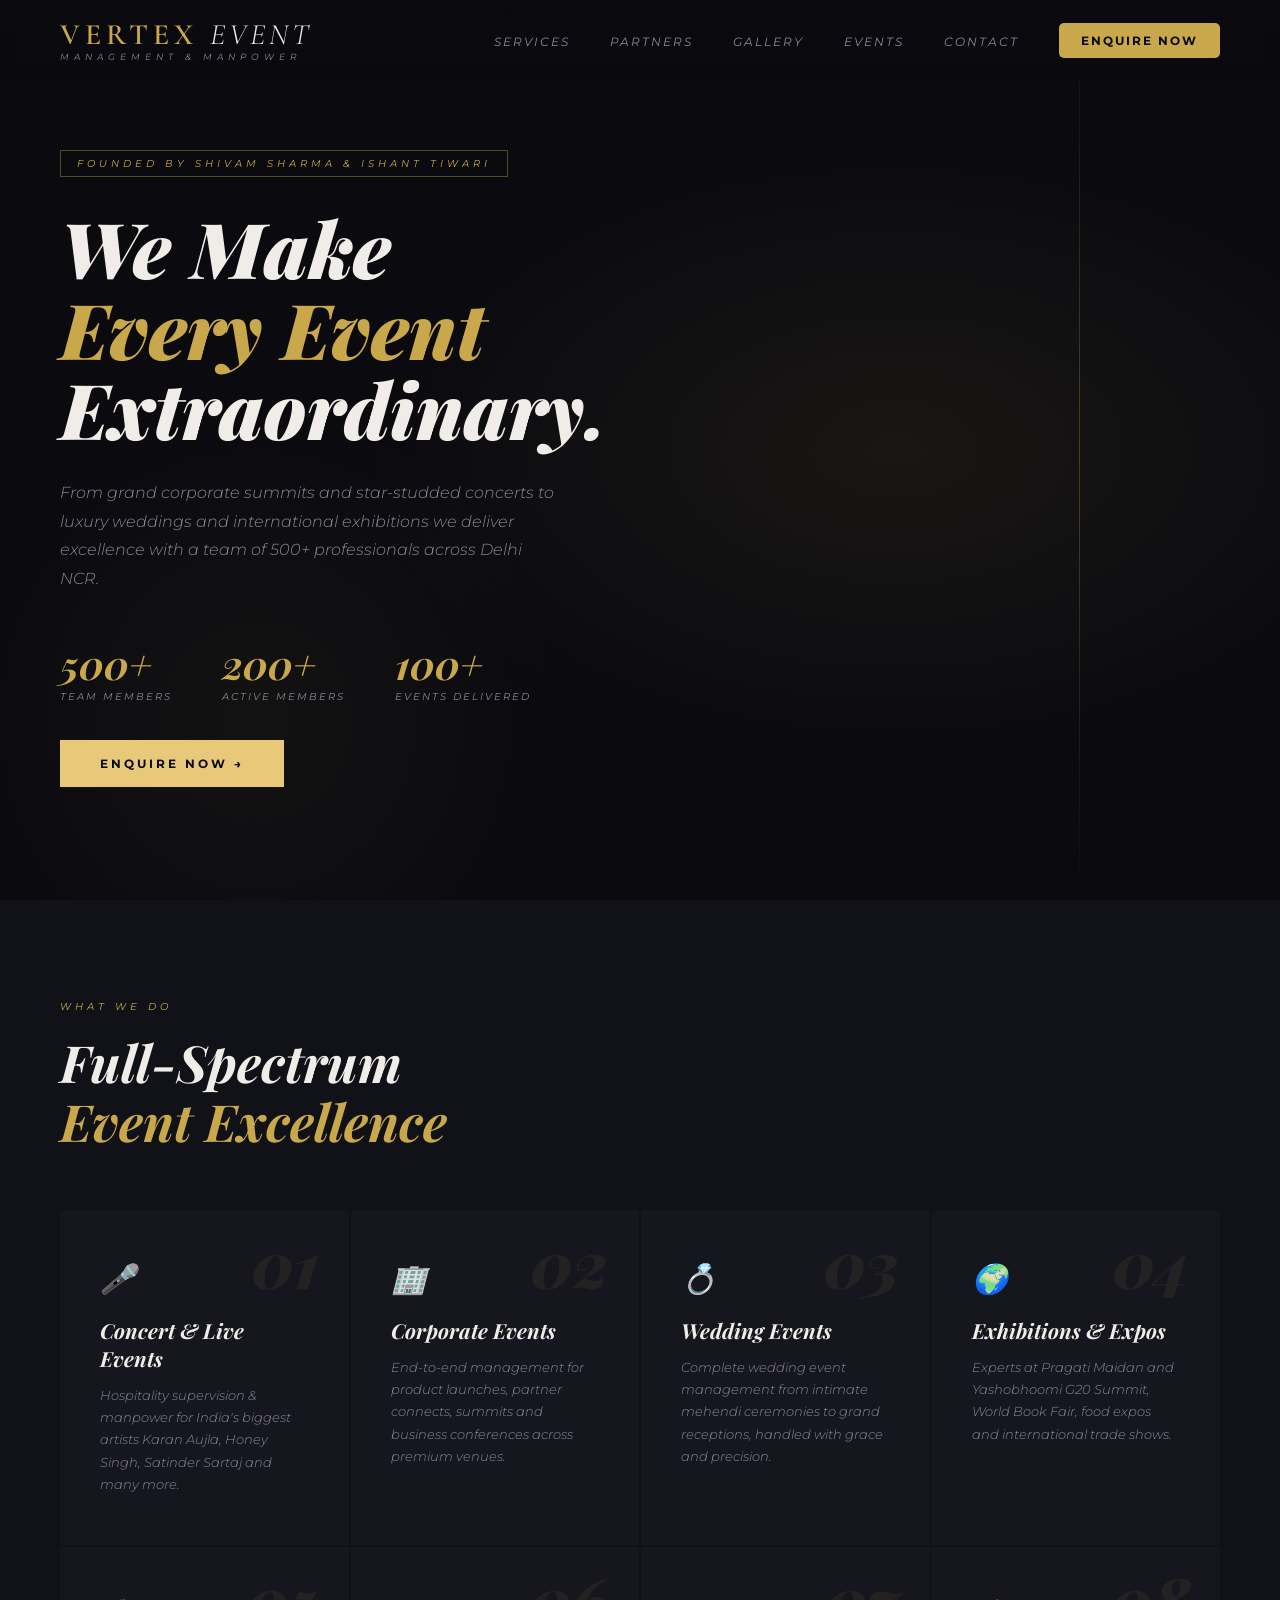
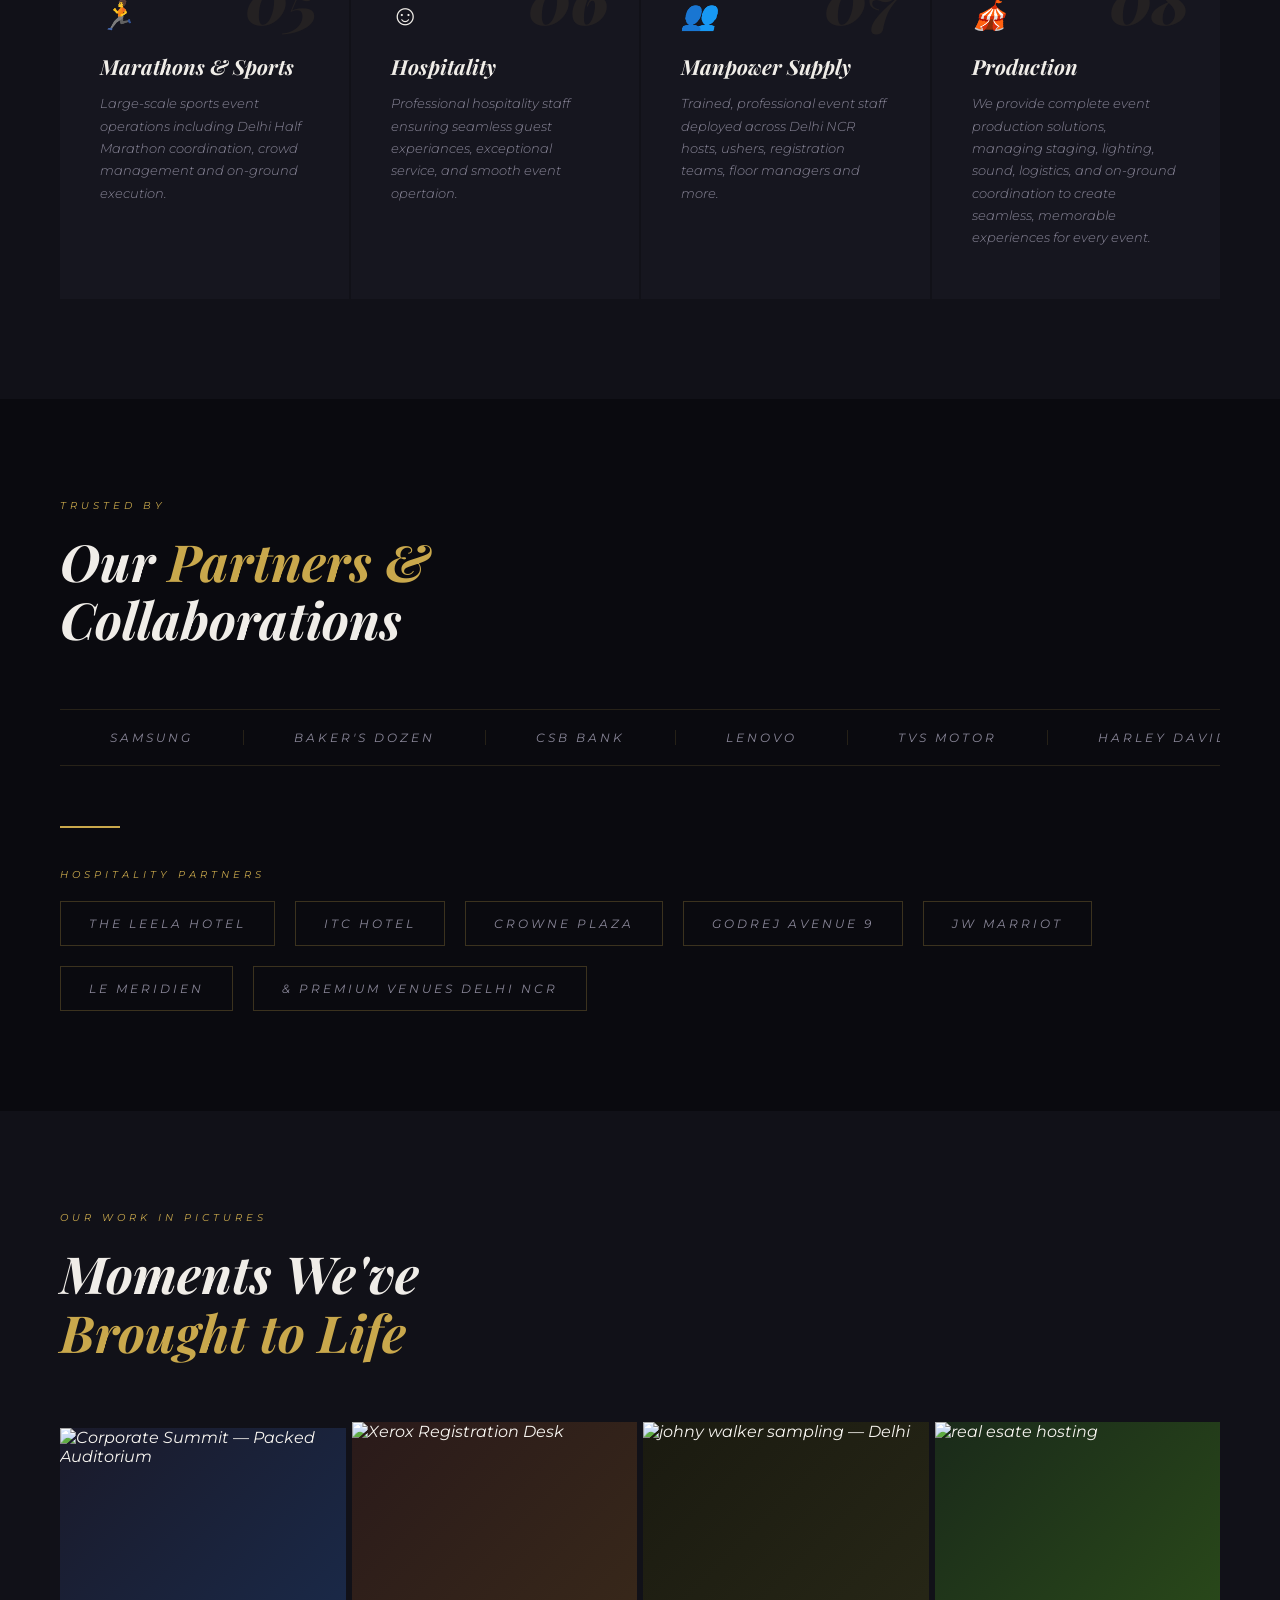
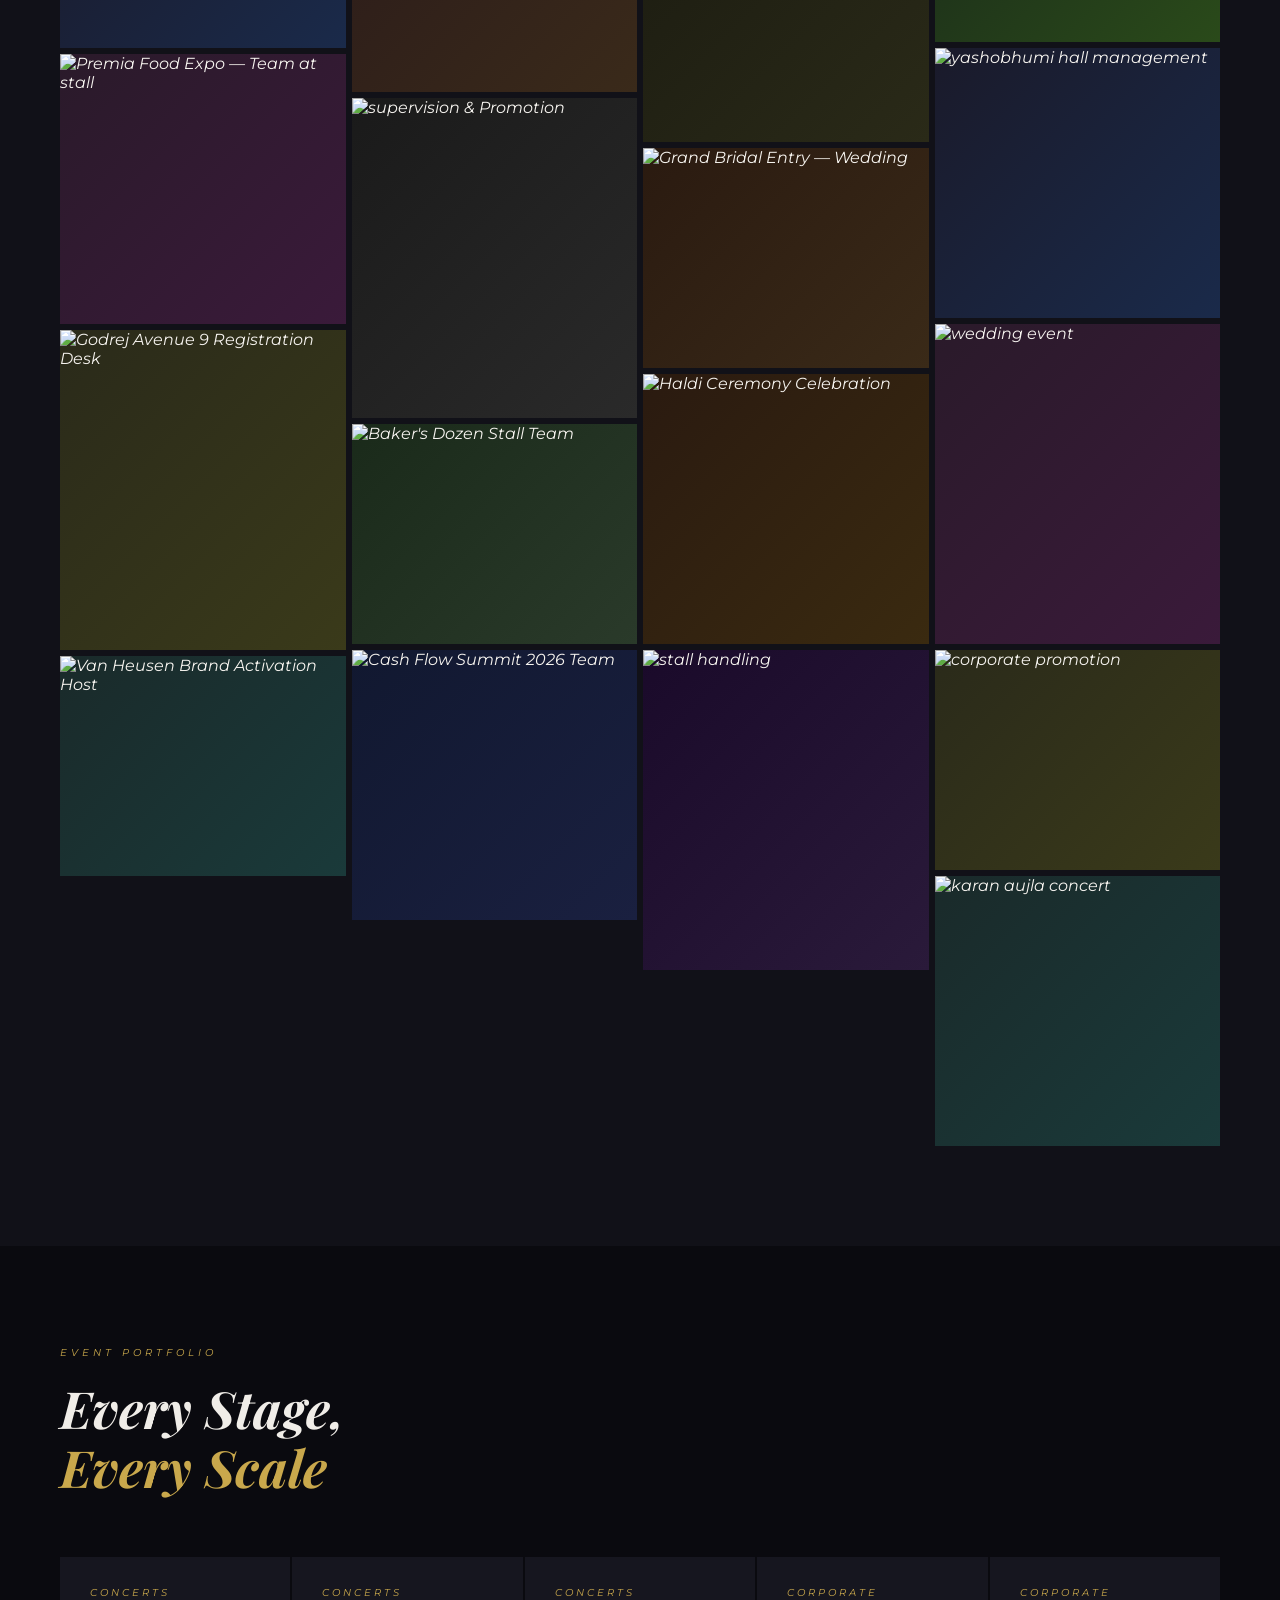
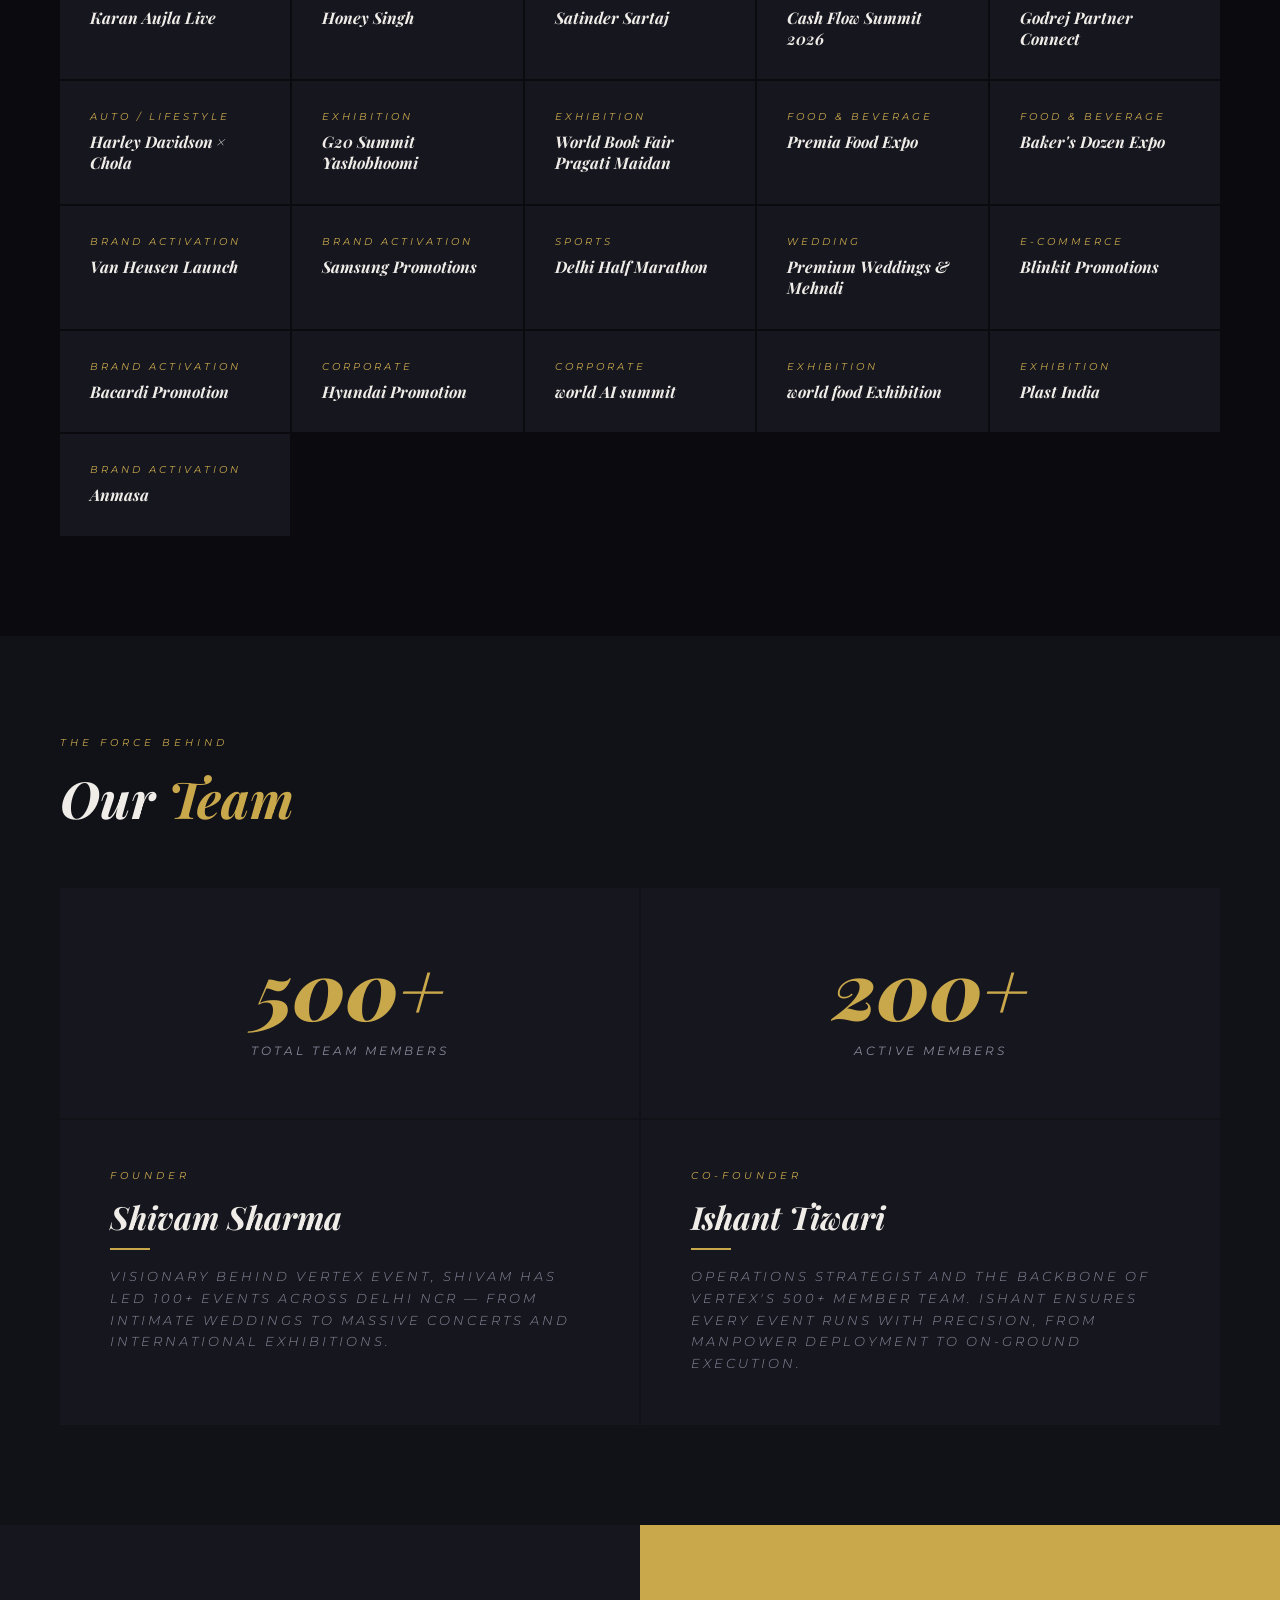
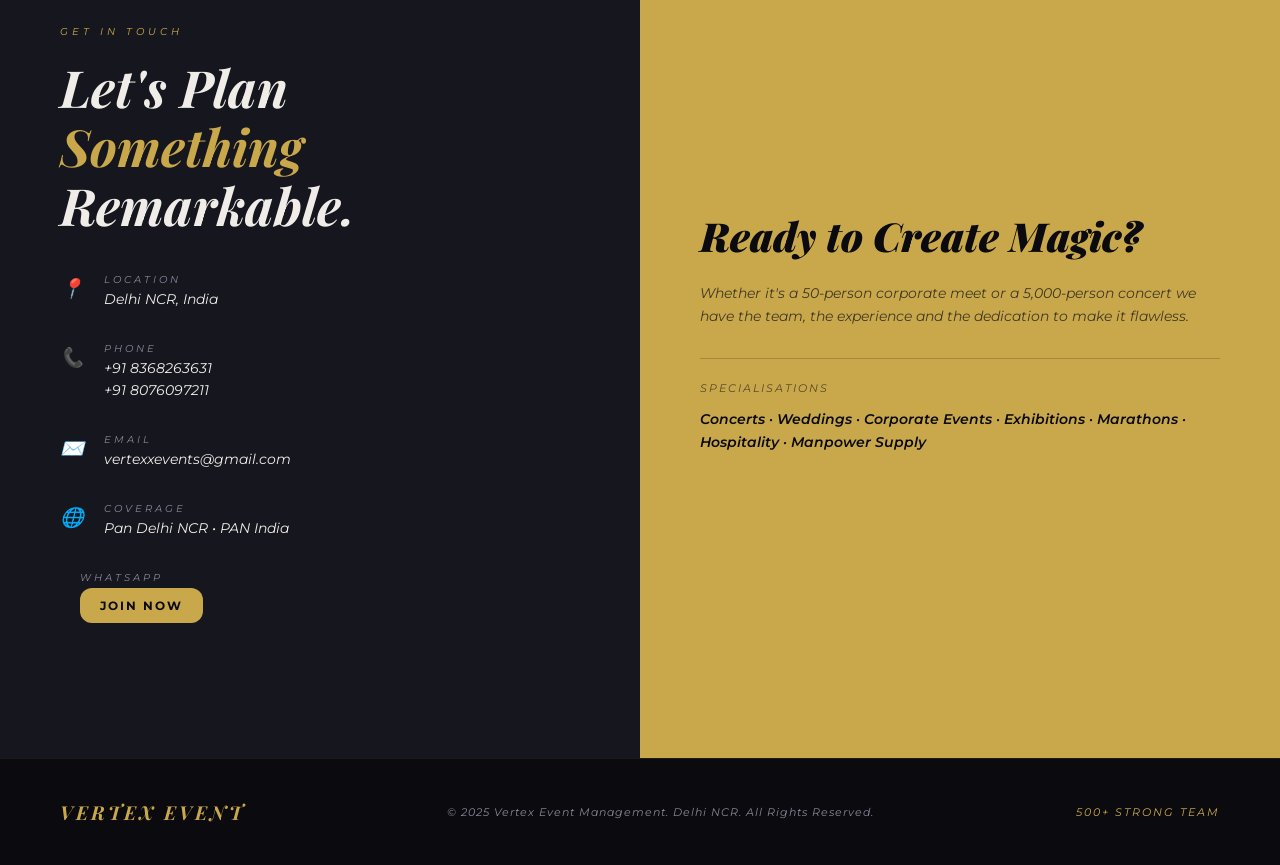
==== commit a9705ff5: "added some organisations works and improve enquire button style" ====
--- a/Index.html
+++ b/Index.html
@@ -223,9 +223,10 @@
     <div class="overlay"><span class="overlay-label">samsung promotion activity</span></div>
     </div>
     <div class="photo-gallery-item" data-index="17" data-label="karan aujla concert">
-         <img src="https://res.cloudinary.com/dfrtg5ogn/image/upload/v1780224236/WhatsApp_Image_2026-05-31_at_16.13.08_mlxhec.jpg" alt="karan aujla concert" onerror="this.parentElement.style.background='#1c1c27'">
-    <div class="overlay"><span class="overlay-label">karan aujla concert</span></div>
-    </div>
+         <img src="https://res.cloudinary.com/dhbmv5srx/image/upload/v1788110610/849cbc55-8ed0-4a74-a6af-8a5a1bb4c90c.jpg" alt="karan aujla concert" onerror="this.parentElement.style.background='#1c1c27'">
+    <div class="overlay"><span class="overlay-label">Home Care Lifestyle</span></div>
+    </div>
+
   </div>
 </section>
 
--- a/style.css
+++ b/style.css
@@ -50,6 +50,8 @@
   nav ul { display: flex; list-style: none; gap: 40px; align-items: center; }
   nav ul a { text-decoration: none; color: var(--muted); font-size: 0.75rem; letter-spacing: 2px; text-transform: uppercase; transition: color 0.3s; }
   nav ul a:hover { color: var(--gold); }
+  .enquire-btn { border-radius: 5px; padding: 10px 22px; background: var(--gold); color: #0A0A0F; font-family: 'Montserrat', sans-serif; font-size: 0.75rem; font-weight: 700; letter-spacing: 2px; text-transform: uppercase; border: none; cursor: pointer; transition: background 0.3s, transform 0.2s; }
+  .enquire-btn:hover { background: var(--gold-light); transform: translateY(-2px); }
 
   /* HAMBURGER */
   .hamburger { display: none; flex-direction: column; gap: 5px; cursor: pointer; padding: 4px; z-index: 200; }
@@ -63,7 +65,8 @@
   .mobile-nav.open { display: flex; }
   .mobile-nav a { text-decoration: none; color: var(--muted); font-size: 1rem; letter-spacing: 3px; text-transform: uppercase; transition: color 0.3s; }
   .mobile-nav a:hover { color: var(--gold); }
-  .mobile-nav .mobile-enquire { margin-top: 10px; padding: 16px 40px; background: var(--gold); color: #0A0A0F; font-family: 'Montserrat', sans-serif; font-size: 0.75rem; font-weight: 700; letter-spacing: 3px; text-transform: uppercase; border: none; cursor: pointer; }
+  .mobile-nav .mobile-enquire { border-radius: 5px; margin-top: 10px; padding: 12px 32px; background: var(--gold); color: #0A0A0F; font-family: 'Montserrat', sans-serif; font-size: 0.75rem; font-weight: 700; letter-spacing: 3px; text-transform: uppercase; border: none; cursor: pointer; }
+  .mobile-nav .mobile-enquire:hover { background: var(--gold-light); transform: translateY(-2px); }  
 
   .enquire-btn:hover { background: var(--gold-light); transform: translateY(-2px); }
   .enquire-btn-hero {
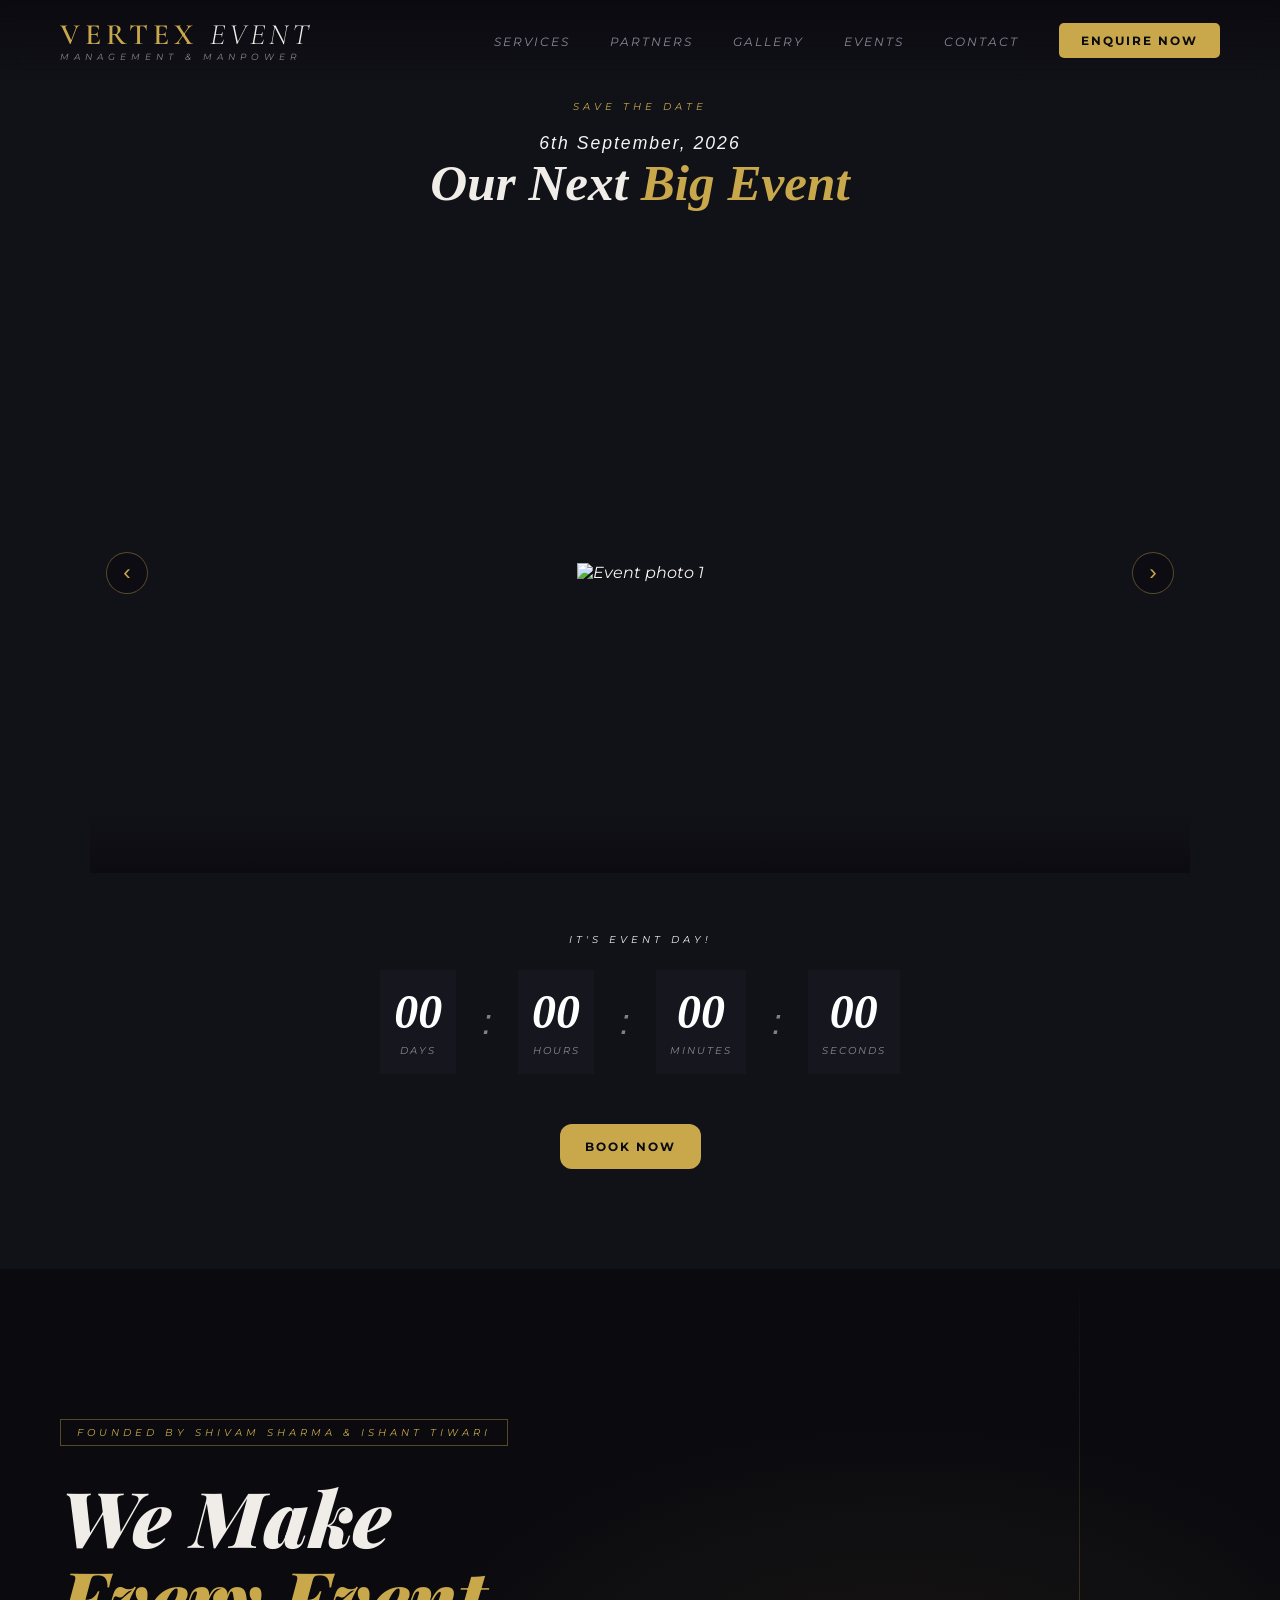
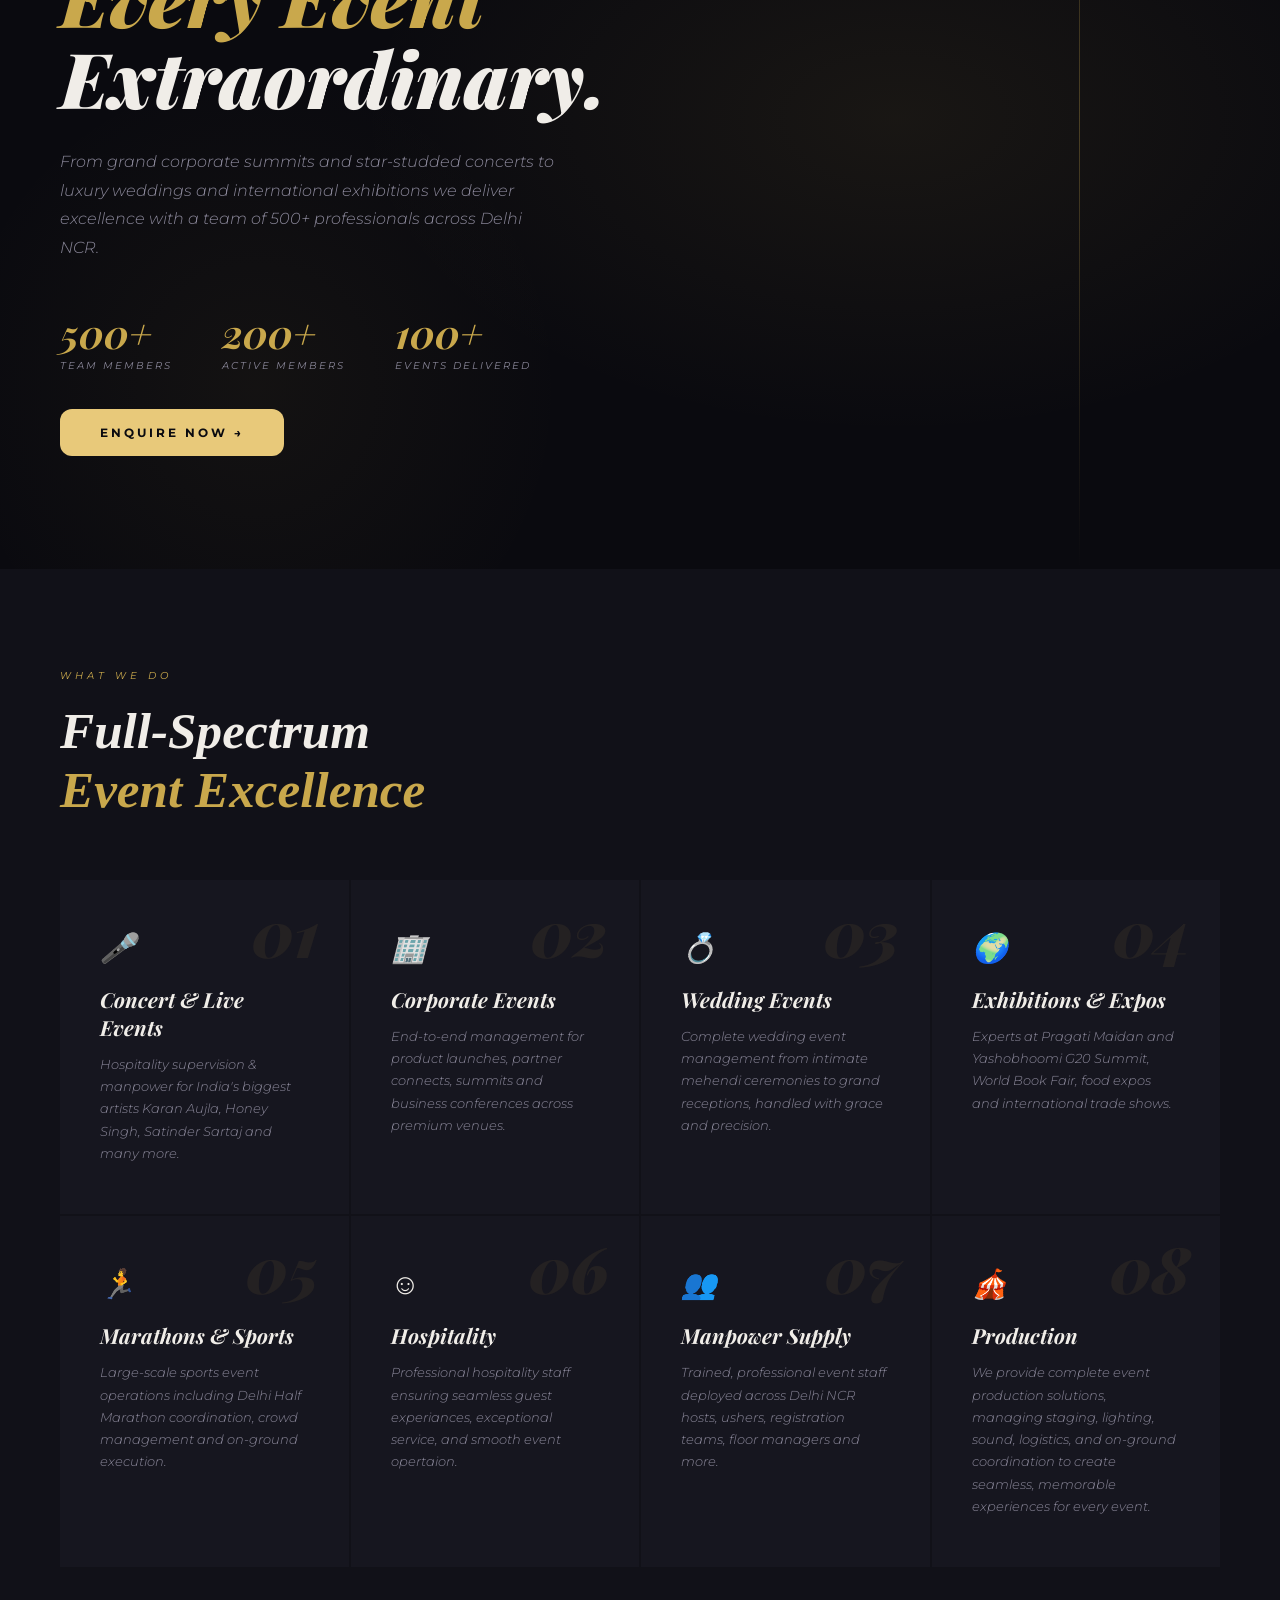
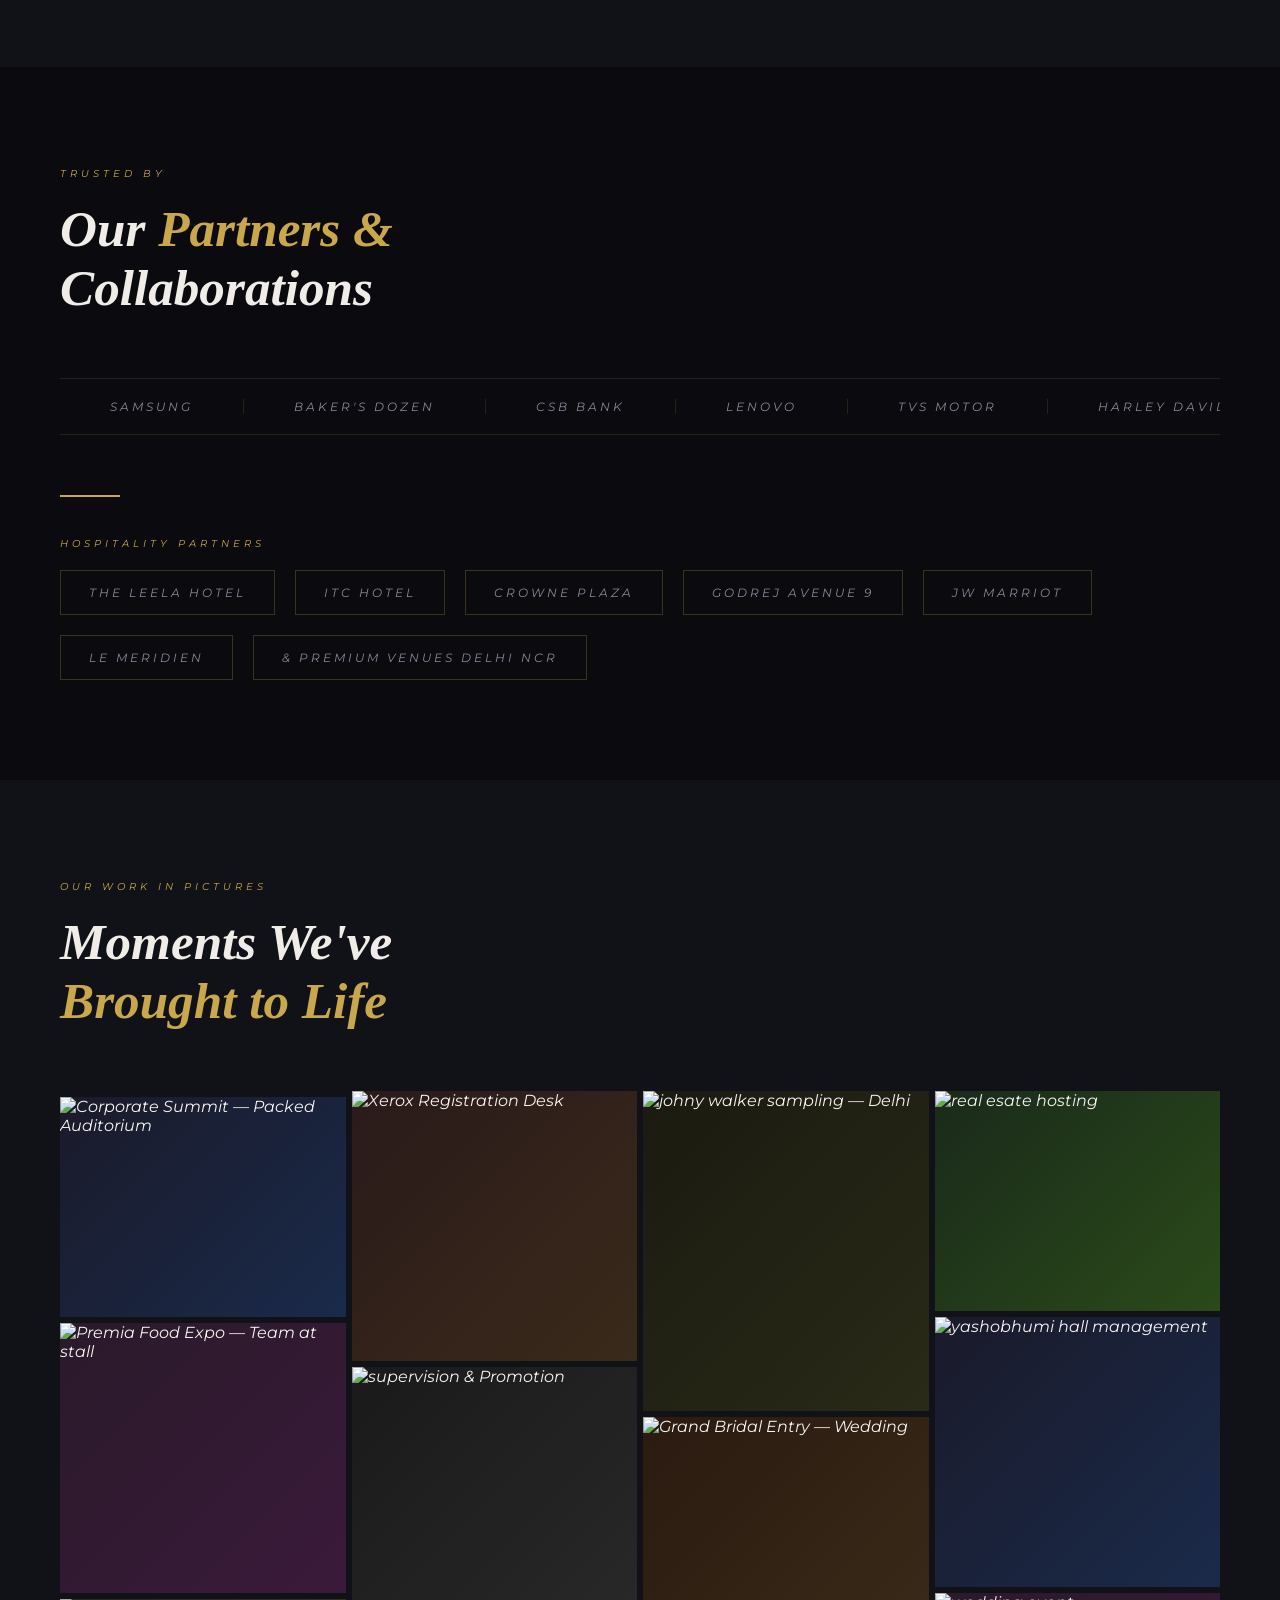
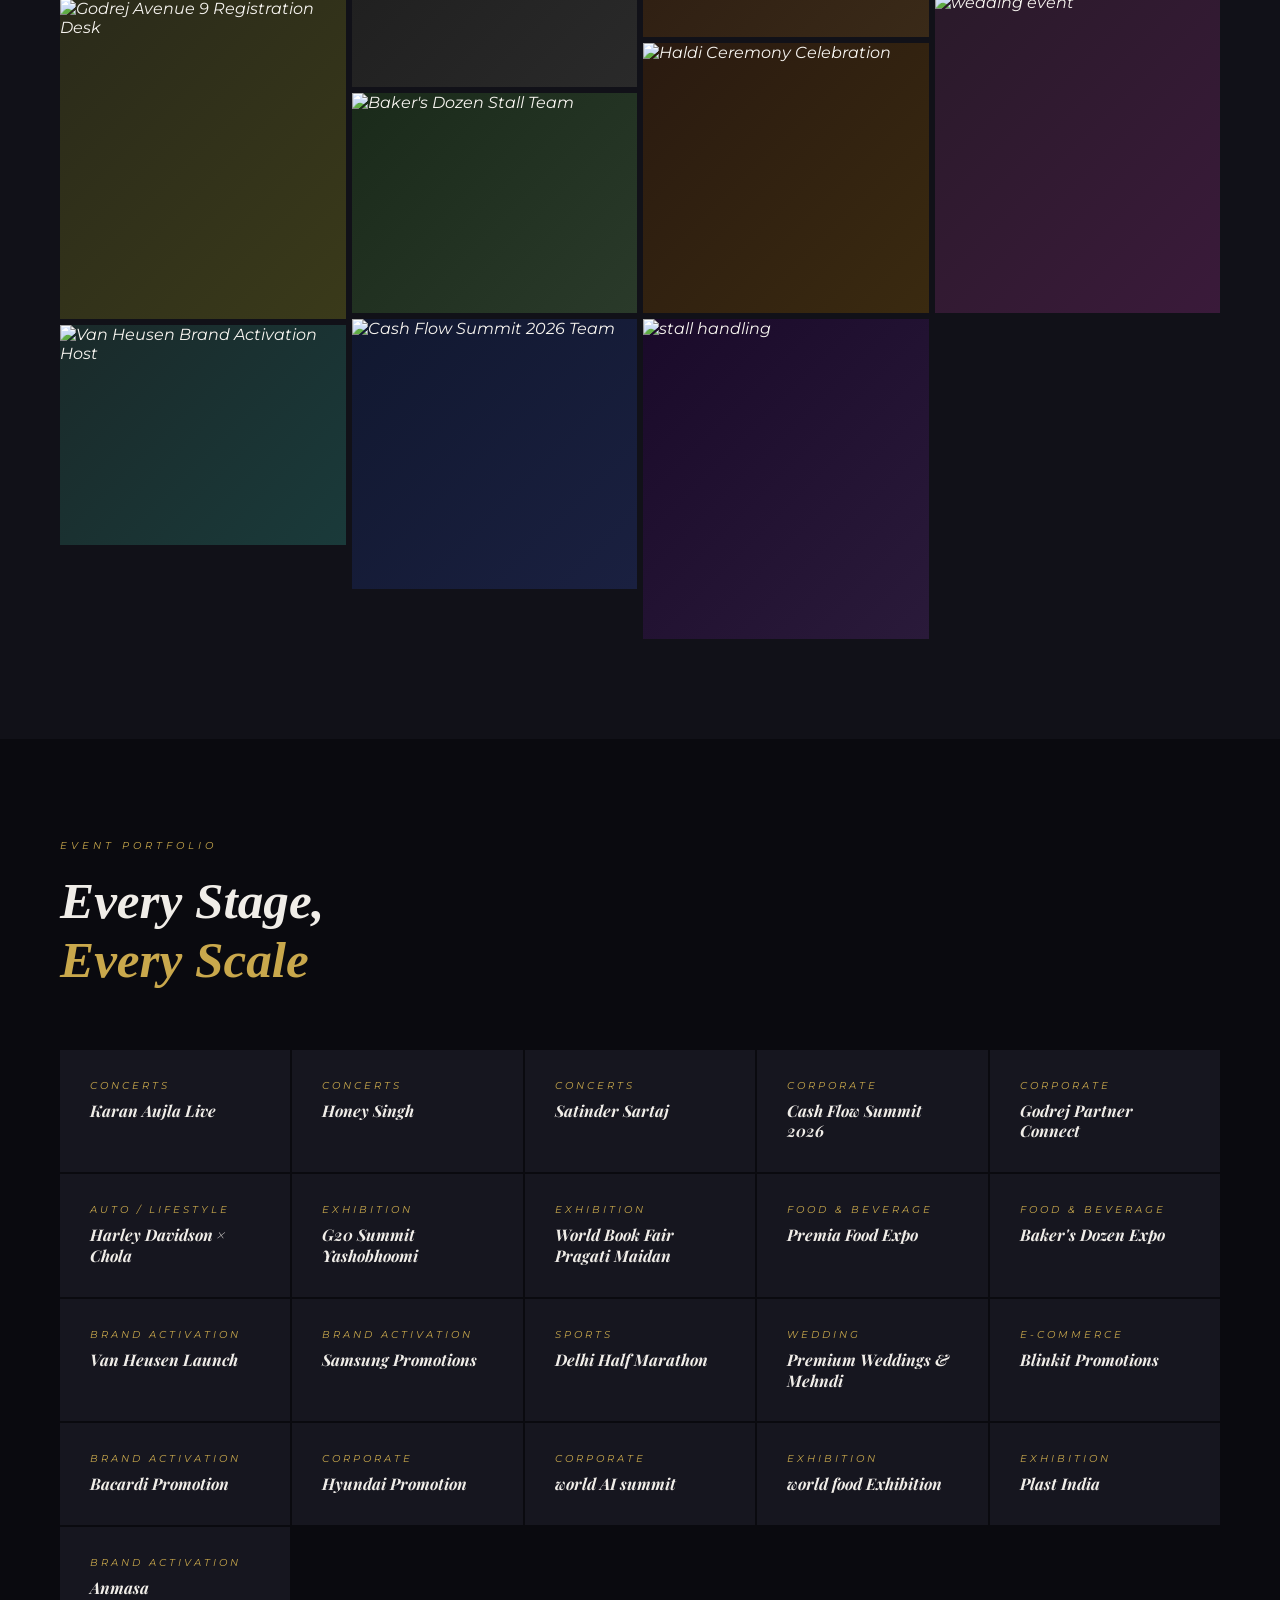
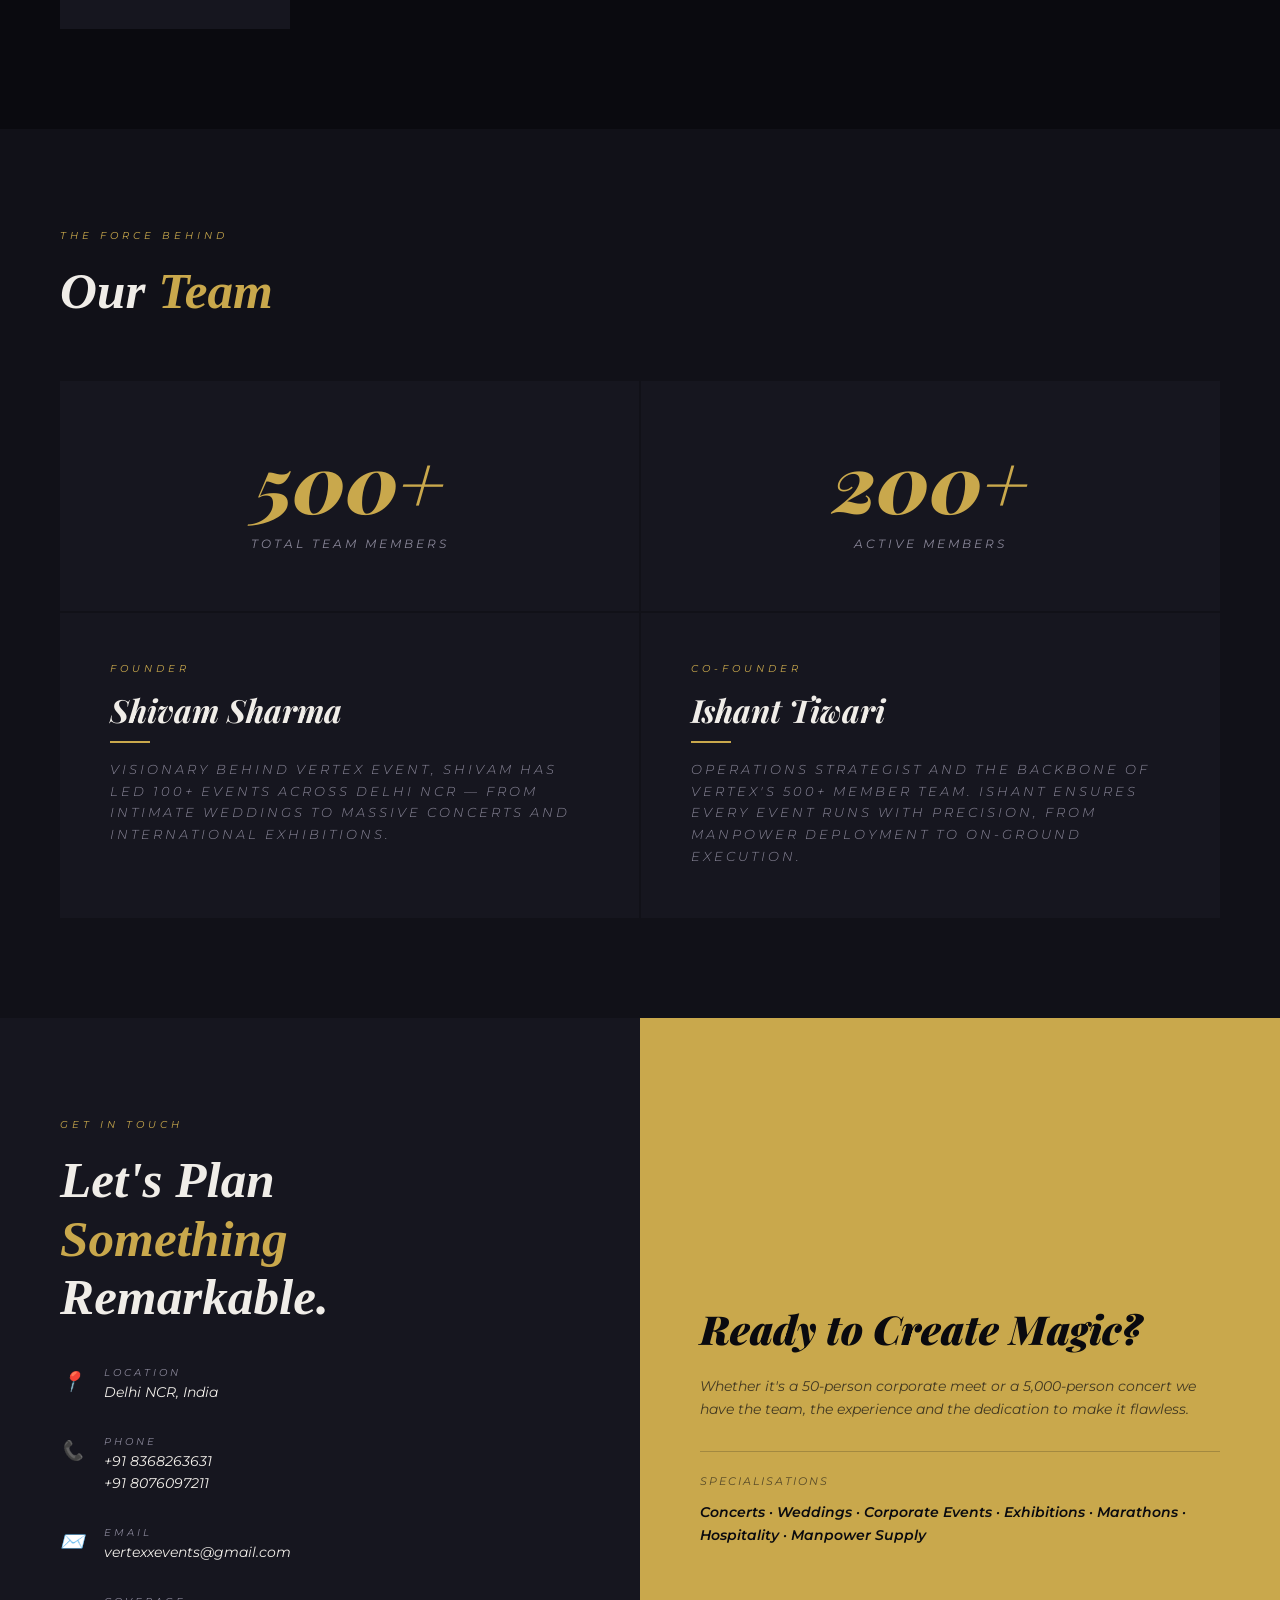
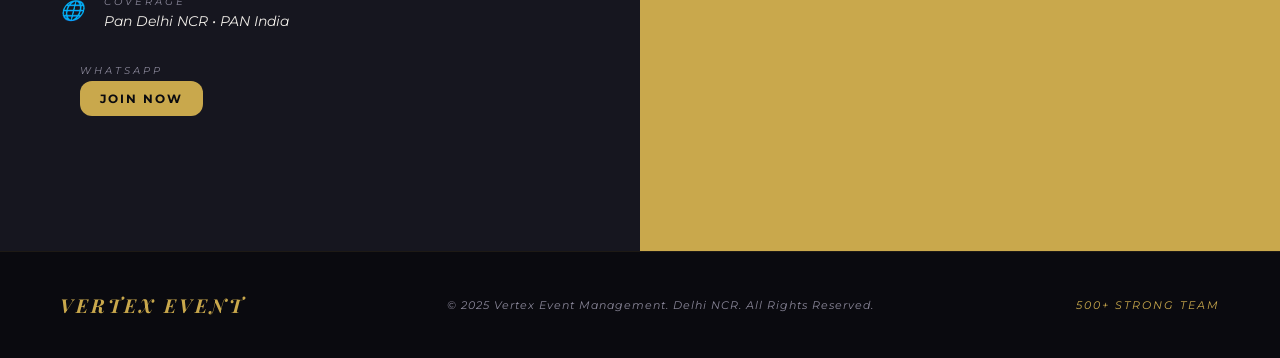
==== commit 77613c23: "added countdown for an event whith basics details" ====
--- a/Index.html
+++ b/Index.html
@@ -5,6 +5,7 @@
 <meta name="viewport" content="width=device-width, initial-scale=1.0">
 <title>Vertex Event | Event Management Company in Delhi NCR</title>
 <link rel="stylesheet" href="style.css">
+<link rel="stylesheet" href="countdown.css">
 <link href="https://fonts.googleapis.com/css2?family=Playfair+Display:ital,wght@0,400;0,700;0,900;1,400&family=Montserrat:wght@300;400;500;600;700&family=Cormorant+Garamond:ital,wght@0,300;0,500;0,600;0,700;1,300;1,600&display=swap" rel="stylesheet">
 <link rel="stylesheet" href="https://cdnjs.cloudflare.com/ajax/libs/font-awesome/7.3.1/css/all.min.css" integrity="sha512-QeR2VH+lsBE5LSAe1Q5EnTBbe7XTBubt8dG93Y7gidSgdMCr8nVqKcfKAMyN96SV8KDbZVTDXChatu5G2KQGzg==" crossorigin="anonymous" referrerpolicy="no-referrer">
 </head>
@@ -38,6 +39,89 @@
   <a href="#contact" onclick="closeMobileNav()">Contact</a>
   <button class="mobile-enquire" onclick="closeMobileNav(); openEnquiry()">Enquire Now</button>
 </div>
+
+<!-- EVENT COUNTDOWN + SLIDER (add before </body>, and see notes below) -->
+<section class="ev-countdown-section" id="ev-countdown">
+  <span class="section-tag reveal">Save The Date</span>
+  <span class="ev-countdown-date">6th September, 2026</span>
+  <h2 class="section-title reveal">Our Next <em>Big Event</em></h2>
+
+  <div class="ev-slider" id="evSlider">
+    <div class="ev-slides-track" id="evSlidesTrack">
+      <div class="ev-slide"><img src="https://res.cloudinary.com/dhbmv5srx/image/upload/v1788253057/b9161a76-967c-46dc-9d7b-3ffa0cf1782b.jpg" alt="Event photo 1">
+        <div class="ev-caption">
+          <h3></h3>
+          </div>
+      </div>
+      <div class="ev-slide"><img src="https://res.cloudinary.com/dhbmv5srx/image/upload/v1788254749/48fd7555-8737-4ebd-aedf-eab6ba50e3da.jpg" alt="Event photo 2">
+        <div class="ev-caption">
+          <h3>Stage and Production</h3>
+        </div>
+      </div>
+      <div class="ev-slide"><img src="https://res.cloudinary.com/dhbmv5srx/image/upload/v1788254758/6ab8239c-69fa-41ef-861d-df284f647b40.jpg" alt="Event photo 3">
+        <div class="ev-caption">
+          <h3>Map</h3>
+        </div>
+      </div>
+      <div class="ev-slide"><img src="https://res.cloudinary.com/dhbmv5srx/image/upload/v1788254761/2d543ce7-9e7e-43e4-9bd0-2fbf4ce11b32.jpg" alt="Event photo 4">
+        <div class="ev-caption">
+          <h3>Table Charges</h3>
+        </div>
+      </div>
+      <div class="ev-slide"><img src="https://res.cloudinary.com/dhbmv5srx/image/upload/v1788254764/983aab66-74c7-4742-8c15-0148c289452f.jpg" alt="Event photo 5">
+        <div class="ev-caption">
+          <h3>Layout</h3>
+        </div>
+      </div>
+      <div class="ev-slide"><img src="https://res.cloudinary.com/dhbmv5srx/image/upload/v1788257297/424754c0-f28e-4c22-8673-46addeb837eb.jpg" alt="Event photo 6">
+        <div class="ev-caption">
+          <h3>Venue pics</h3>
+          </div>
+      </div>
+      <div class="ev-slide"><img src="https://res.cloudinary.com/dhbmv5srx/image/upload/v1788257324/3b8b5fac-6db3-422a-971f-e0ed352d39e1.jpg" alt="Event photo 7">
+        <div class="ev-caption">
+          <h3>Venue pics</h3>
+        </div>
+      </div>
+    </div>
+
+
+    <button class="ev-slider-arrow ev-prev" id="evPrev" aria-label="Previous slide">‹</button>
+    <button class="ev-slider-arrow ev-next" id="evNext" aria-label="Next slide">›</button>
+
+    <div class="ev-dots" id="evDots"></div>
+  </div>
+
+  <div class="ev-countdown-wrap">
+    <div class="ev-countdown-label"></div>
+    <div class="ev-countdown" id="evCountdown">
+      <div class="ev-time-block">
+        <span class="ev-num" id="evDays">00</span>
+        <span class="ev-unit">Days</span>
+      </div>
+      <span class="ev-sep">:</span>
+      <div class="ev-time-block">
+        <span class="ev-num" id="evHours">00</span>
+        <span class="ev-unit">Hours</span>
+      </div>
+      <span class="ev-sep">:</span>
+      <div class="ev-time-block">
+        <span class="ev-num" id="evMinutes">00</span>
+        <span class="ev-unit">Minutes</span>
+      </div>
+      <span class="ev-sep">:</span>
+      <div class="ev-time-block">
+        <span class="ev-num" id="evSeconds">00</span>
+        <span class="ev-unit">Seconds</span>
+      </div>
+    </div>
+  </div>
+
+  <div class="book-link">
+    <a href="https://sortmyscene.com/event/wat-da-duck-2-0-india-s-biggest-summer-sundowner-experience-sep-06-2026" target="_blank"><button class="book-btn"> Book Now</button></a>
+  </div>
+</section>
+
 
 <!-- HERO -->
 <section class="hero">
@@ -399,5 +483,6 @@
   </div>
 </div>
 <script src="script.js"></script>
+<script src="countdown.js"></script>
 </body>
 </html>
--- a/style.css
+++ b/style.css
@@ -73,6 +73,7 @@
     display: inline-block;
     margin-top: 40px;
     padding: 16px 40px;
+    border-radius: 12px;
     background: var(--gold);
     color: #0A0A0F;
     font-family: 'Montserrat', sans-serif;
@@ -136,7 +137,7 @@
   /* SECTIONS */
   section { padding: 100px 60px; }
   .section-tag { font-size: 0.65rem; letter-spacing: 4px; text-transform: uppercase; color: var(--gold); margin-bottom: 20px; display: block; }
-  .section-title { font-family: 'Playfair Display', serif; font-size: clamp(2rem, 4vw, 3.5rem); font-weight: 700; line-height: 1.15; margin-bottom: 60px; }
+  .section-title { font-family: serif; font-size: clamp(2rem, 4vw, 3.5rem); font-weight: 700; line-height: 1.15; margin-bottom: 60px; }
   .section-title em { font-style: italic; color: var(--gold); }
   .gold-divider { width: 60px; height: 2px; background: var(--gold); margin-bottom: 40px; }
 
--- a/countdown.css
+++ b/countdown.css
@@ -0,0 +1,189 @@
+/* EVENT COUNTDOWN + SLIDER (uses the same :root vars from style.css) */
+
+.ev-countdown-section { background: var(--dark); text-align: center; }
+
+/* ---- Slider ---- */
+.ev-slider {
+  position: relative;
+  width: 100%;
+  max-width: 1100px;
+  margin: 0 auto 60px;
+  height: clamp(260px, 55vw, 600px);
+  overflow: hidden;           /* clips anything trying to escape the slider */
+  /* border: 1px solid rgba(201,168,76,0.2); */
+  /* background: var(--card); */
+}
+.ev-slides-track {
+  display: flex;
+  height: 100%;
+  transition: transform 0.6s cubic-bezier(0.65,0,0.35,1);
+}
+.ev-slide {
+  position: relative;          /* REQUIRED: containing box for .ev-caption */
+  overflow: hidden;            /* REQUIRED: clips caption to this slide only */
+  flex: 0 0 100%;
+  height: 100%;
+  display: flex;
+  align-items: center;
+  justify-content: center;
+  isolation: isolate;          /* creates its own stacking context */
+}
+.ev-slide img {
+  position: relative;
+  z-index: 1;
+  max-width: 100%;
+  max-height: 100%;
+  width: auto;
+  height: auto;
+  object-fit: contain;
+  display: block;
+  filter: contrast(1.05);
+}
+.ev-caption {
+  position: absolute;
+  left: 0;
+  right: 0;
+  bottom: 0;
+  z-index: 2;                  /* only above the image, inside this slide */
+  padding: 40px 24px 20px;
+  text-align: center;
+  background: linear-gradient(to top, rgba(10,10,15,0.85) 0%, rgba(10,10,15,0.35) 55%, transparent 100%);
+  pointer-events: none;
+}
+.ev-slide::before {
+  content: '';
+  position: absolute;
+  inset: 0;
+  background: inherit;
+}
+.ev-slide img {
+  position: relative;
+  z-index: 1;
+  max-width: 100%;
+  max-height: 100%;
+  width: auto;
+  height: auto;
+  object-fit: contain;
+  display: block;
+  filter: contrast(1.05);
+}
+
+.ev-slider-arrow {
+  position: absolute;
+  top: 50%;
+  transform: translateY(-50%);
+  width: 42px;
+  height: 42px;
+  border-radius: 50%;
+  border: 1px solid rgba(201,168,76,0.4);
+  background: rgba(10,10,15,0.55);
+  backdrop-filter: blur(6px);
+  color: var(--gold);
+  font-size: 1.4rem;
+  line-height: 1;
+  cursor: pointer;
+  display: flex;
+  align-items: center;
+  justify-content: center;
+  transition: background 0.3s, transform 0.2s;
+  z-index: 5;
+}
+.ev-slider-arrow:hover { background: var(--gold); color: #0A0A0F; }
+.ev-prev { left: 16px; }
+.ev-next { right: 16px; }
+
+.ev-dots {
+  position: absolute;
+  bottom: 16px;
+  left: 50%;
+  transform: translateX(-50%);
+  display: flex;
+  gap: 8px;
+  z-index: 5;
+}
+.ev-dot {
+  width: 8px;
+  height: 8px;
+  border-radius: 50%;
+  background: rgba(201,168,76,0.35);
+  cursor: pointer;
+  transition: background 0.3s, transform 0.3s;
+}
+.ev-dot.active { background: var(--gold); transform: scale(1.3); }
+
+/* ---- Countdown ---- */
+.ev-countdown-wrap { max-width: 700px; margin: 0 auto; padding: 0 20px; }
+.ev-countdown-label {
+  font-size: 0.65rem;
+  letter-spacing: 4px;
+  text-transform: uppercase;
+  color: #f4efef;
+  margin-bottom: 24px;
+}
+.ev-countdown {
+  display: flex;
+  justify-content: center;
+  align-items: center;
+  gap: clamp(10px, 3vw, 26px);
+  flex-wrap: wrap;
+}
+.ev-time-block {
+  display: flex;
+  flex-direction: column;
+  align-items: center;
+  min-width: 76px;
+  background: var(--card);
+  /* border: 1px solid rgba(201,168,76,0.15); */
+  padding: 18px 14px;
+}
+.ev-num {
+  font-family: cursive, serif;
+  font-size: clamp(1.9rem, 5vw, 3rem);
+  font-weight: 900;
+  color:#ffffff;
+  line-height: 1;
+}
+.ev-unit {
+  font-size: 0.62rem;
+  letter-spacing: 2px;
+  text-transform: uppercase;
+  color: var(--muted);
+  margin-top: 8px;
+}
+.ev-sep {
+  font-family: Impact, Haettenschweiler, 'Arial Narrow Bold', sans-serif;
+  font-size: clamp(1.4rem, 4vw, 2.2rem);
+  color: #f4efef;
+  opacity: 0.5;
+}
+.ev-countdown-date {
+  margin-top: 26px;
+  margin-bottom: 12px;
+  font-family: 'Impact', sans-serif;
+  /* font-style: italic; */
+  font-size: 1.1rem;
+  letter-spacing: 2px;
+  color: #f5f4f4;
+}
+
+/* ---- Responsive ---- */
+@media (max-width: 900px) {
+  .ev-slider { margin-bottom: 40px; }
+  .ev-slider-arrow { width: 34px; height: 34px; font-size: 1.1rem; }
+  .ev-time-block { min-width: 62px; padding: 14px 10px; }
+}
+@media (max-width: 420px) {
+  .ev-sep { display: none; }
+  .ev-countdown { gap: 10px; }
+}
+
+.book-link{
+    margin-top: 50px;
+
+}
+.book-btn{
+    box-sizing: border-box; border-radius: 12px; padding: 15px 25px; background: var(--gold); color: #0A0A0F; font-family: 'Montserrat',sans-serif; font-size: 0.75rem; font-weight: 700; letter-spacing: 2px; text-transform: uppercase; border: none; cursor: pointer; transition:0.3s;
+    margin-right: 20px;
+    
+
+}
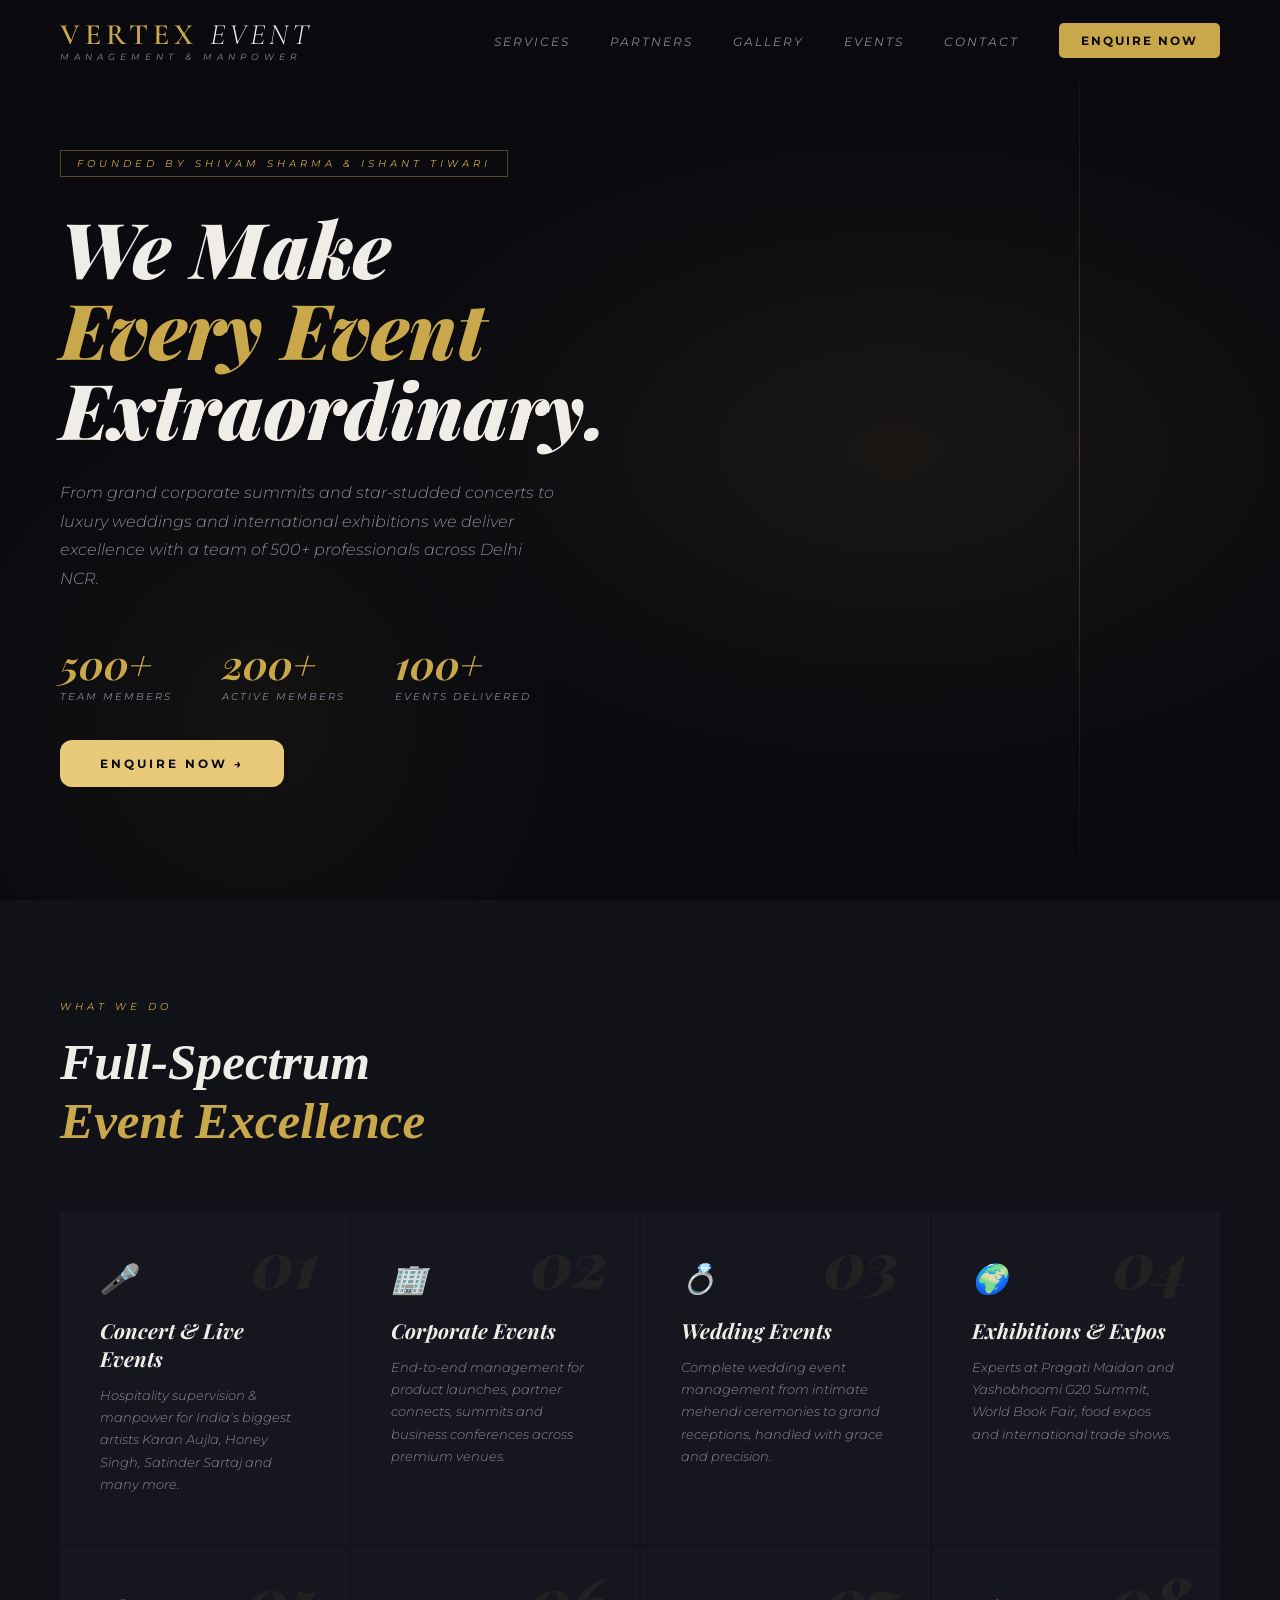
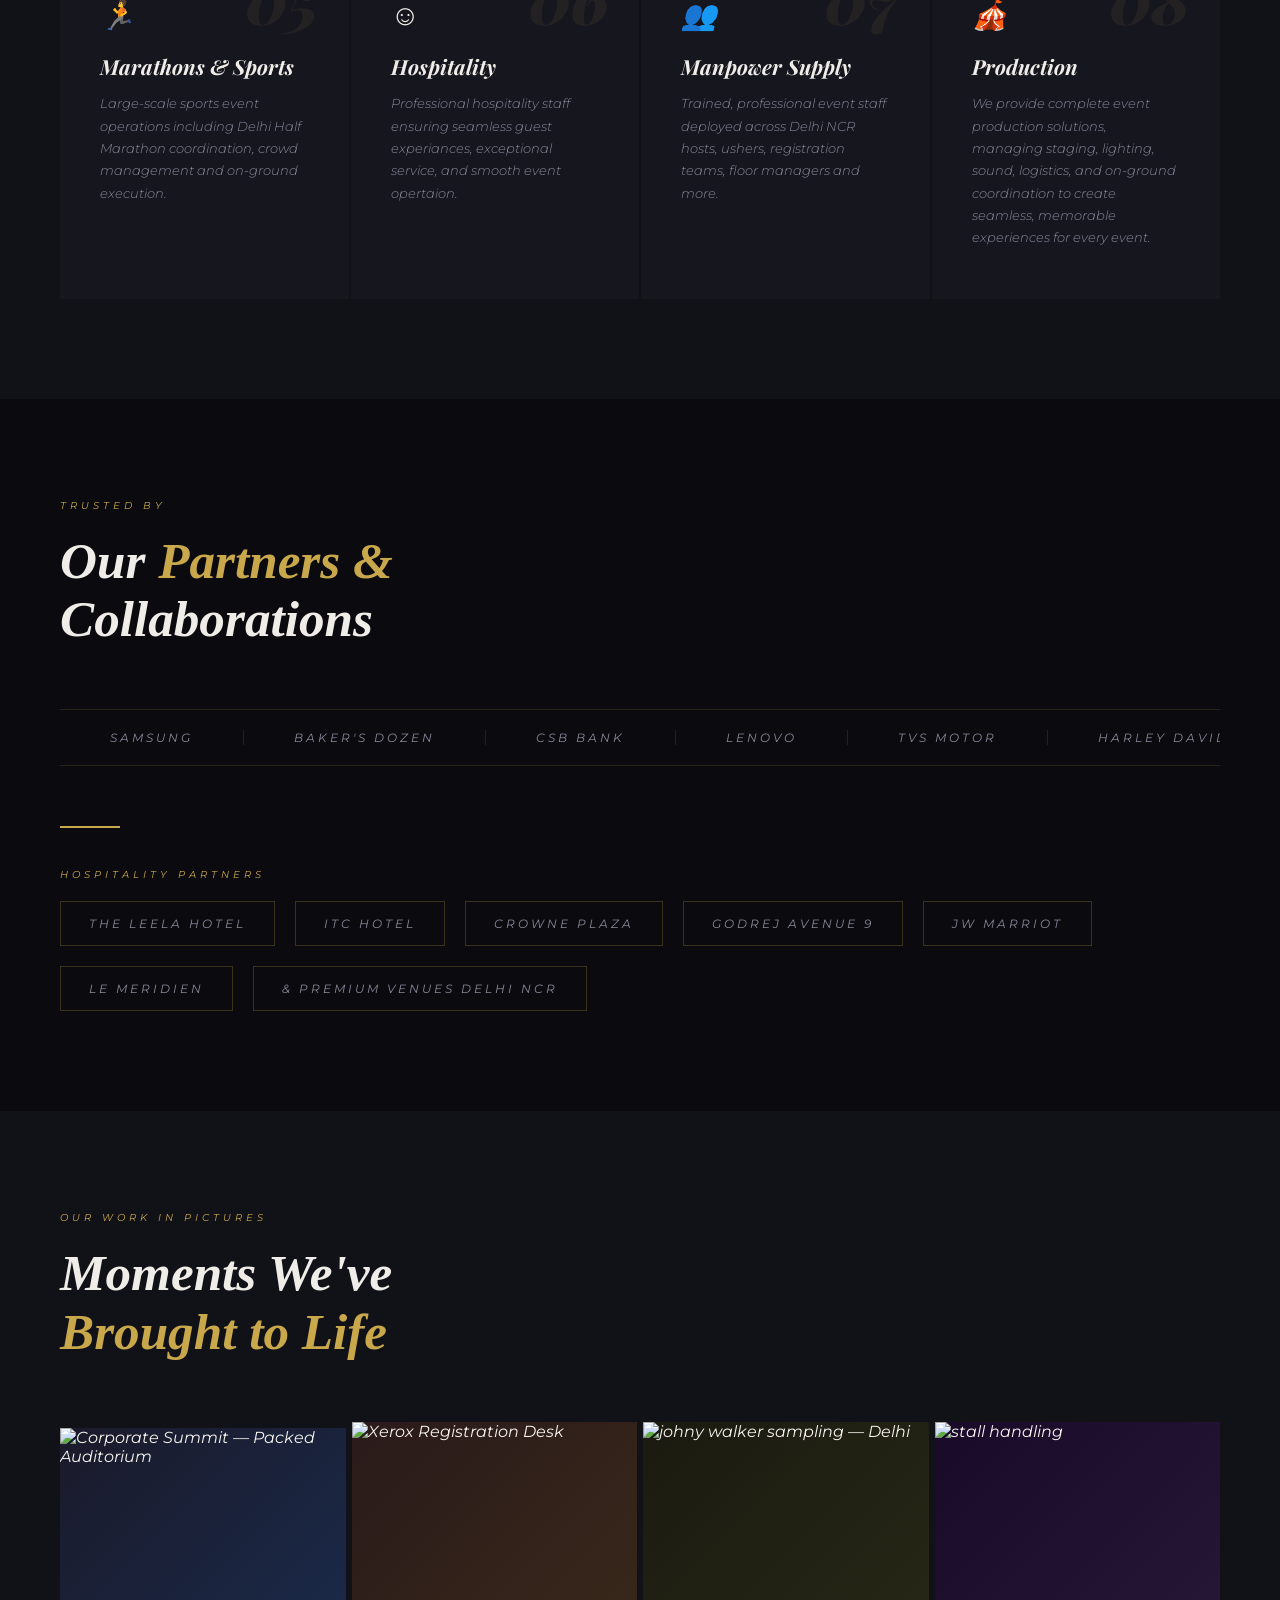
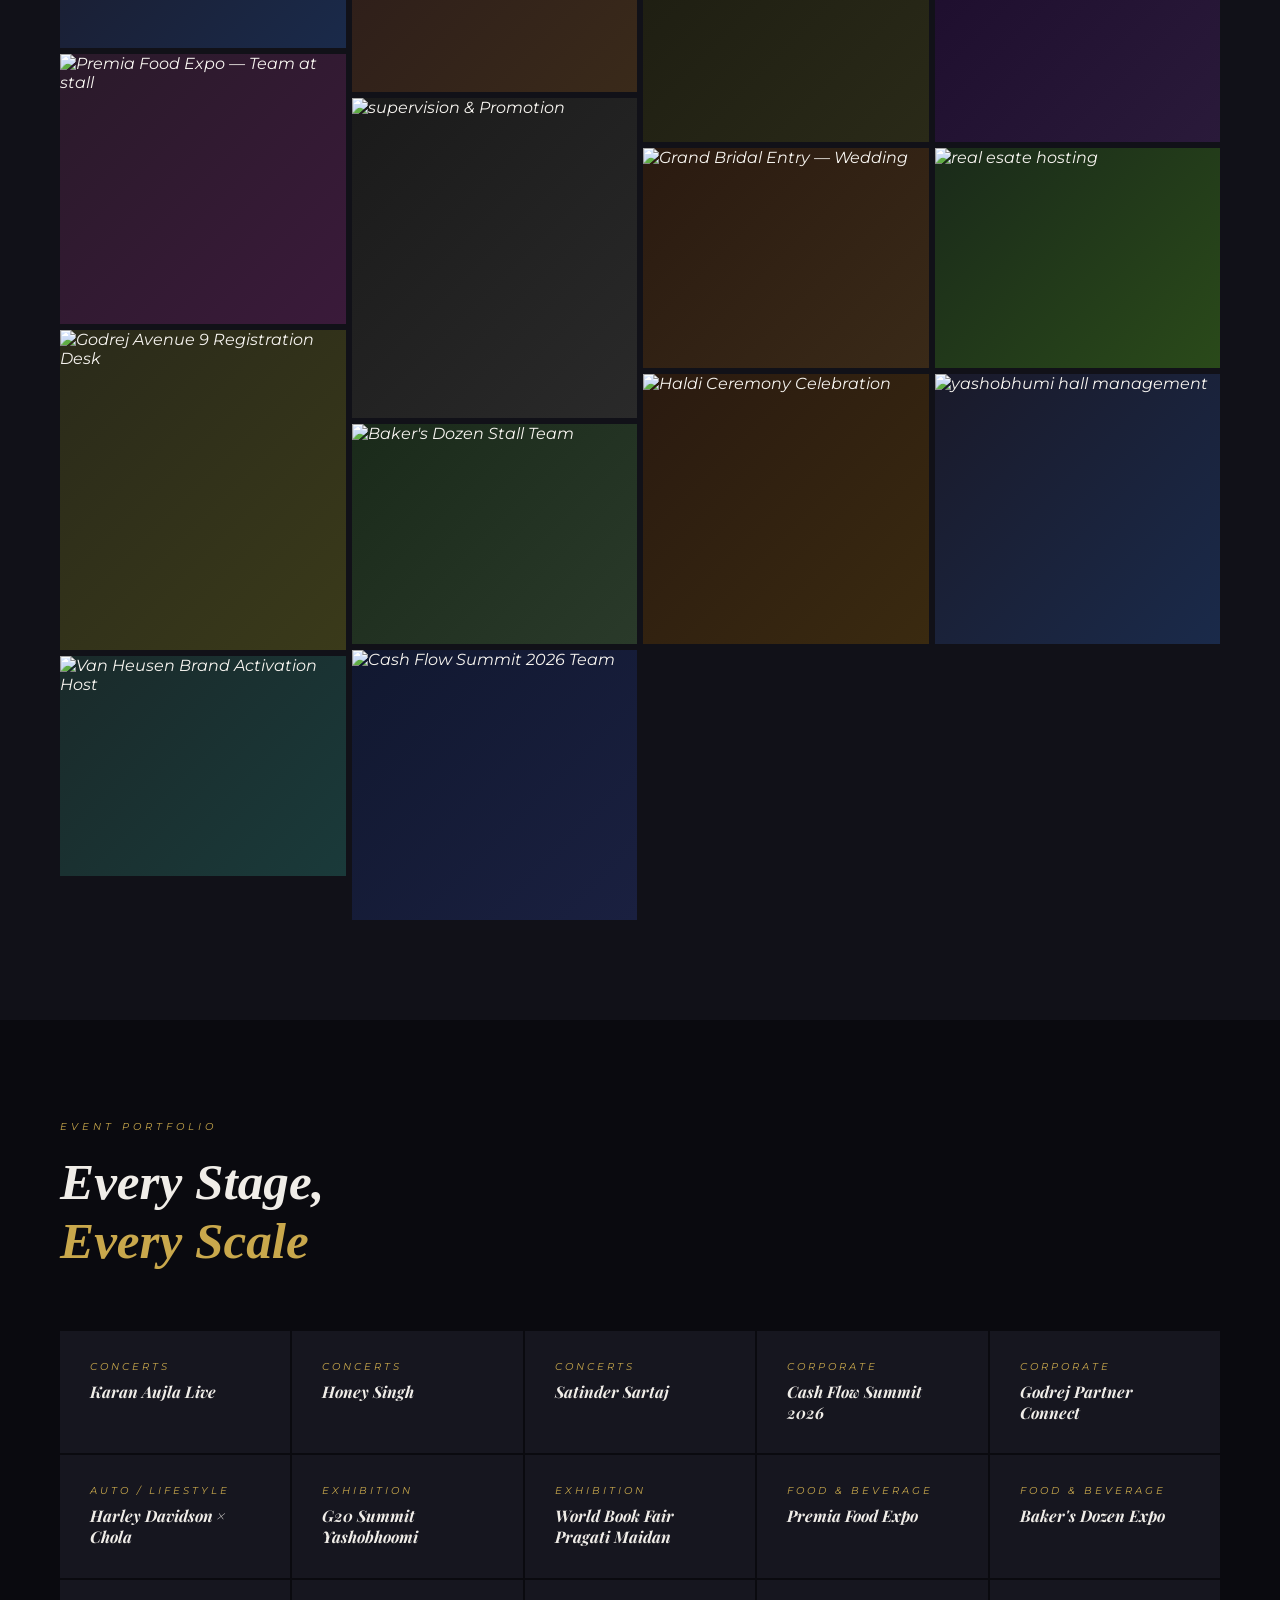
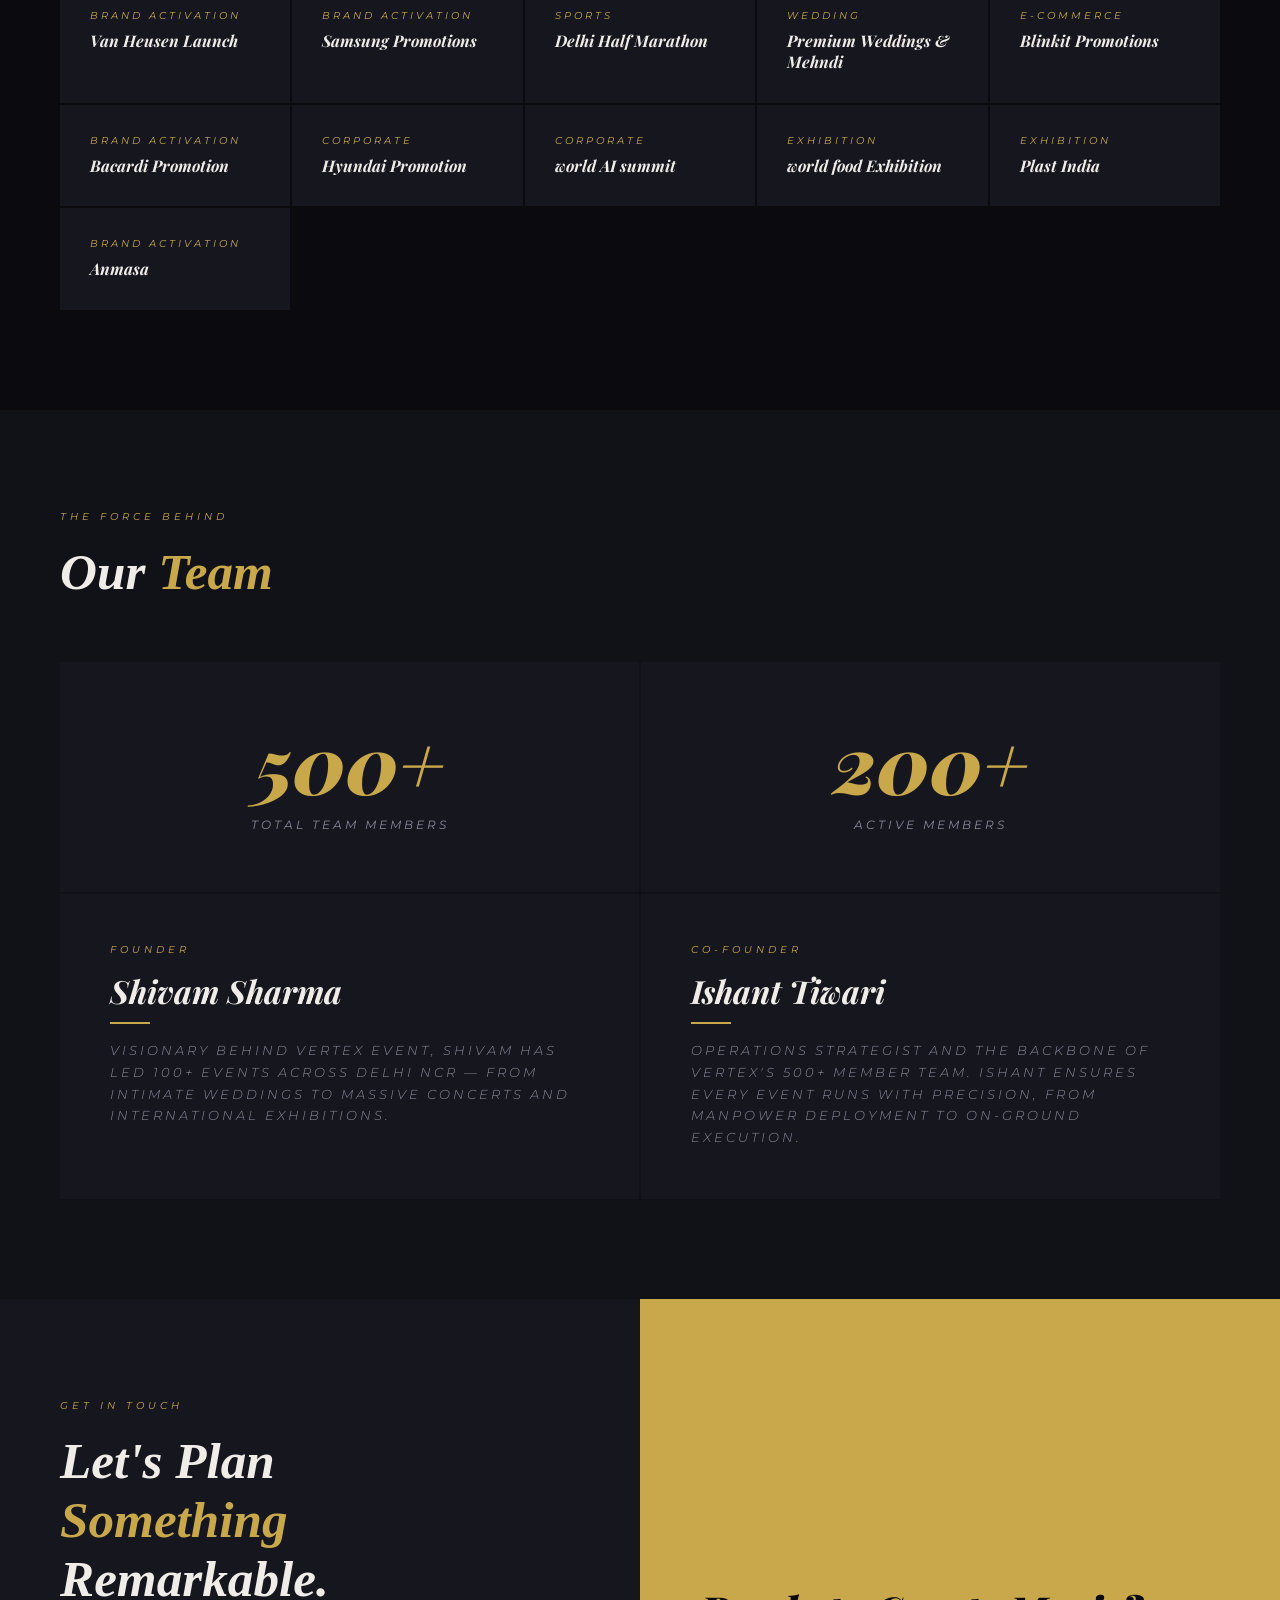
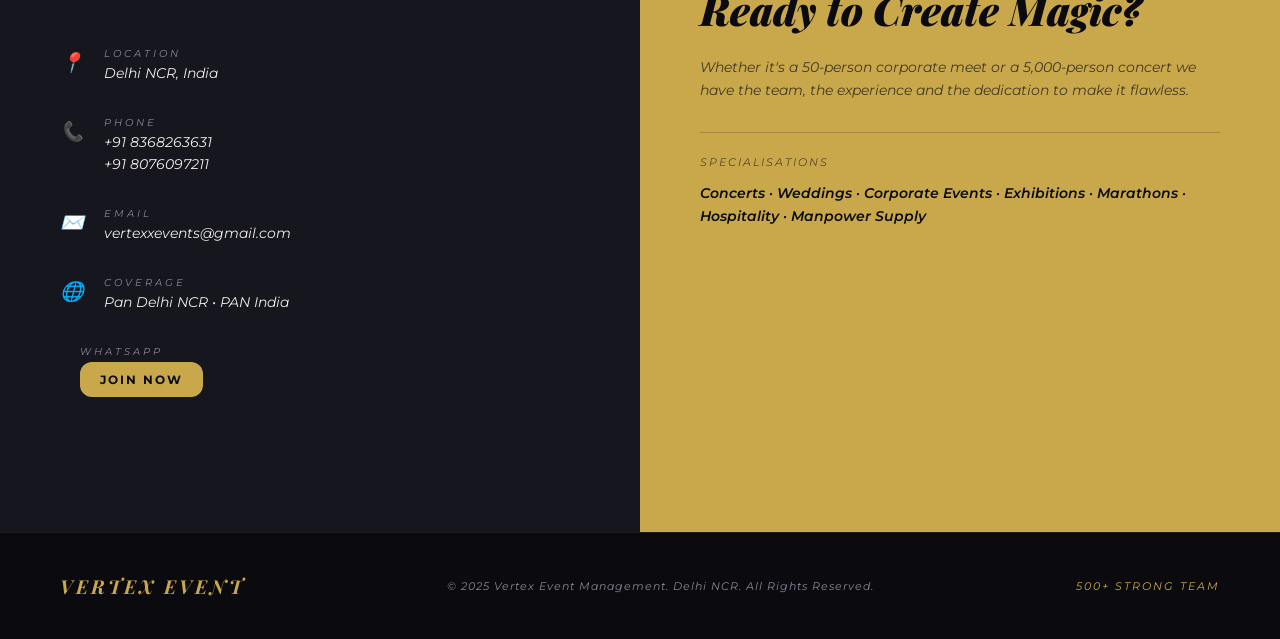
==== commit 94e864e6: "remove the countdown of an event for the  organisation" ====
--- a/Index.html
+++ b/Index.html
@@ -5,7 +5,6 @@
 <meta name="viewport" content="width=device-width, initial-scale=1.0">
 <title>Vertex Event | Event Management Company in Delhi NCR</title>
 <link rel="stylesheet" href="style.css">
-<link rel="stylesheet" href="countdown.css">
 <link href="https://fonts.googleapis.com/css2?family=Playfair+Display:ital,wght@0,400;0,700;0,900;1,400&family=Montserrat:wght@300;400;500;600;700&family=Cormorant+Garamond:ital,wght@0,300;0,500;0,600;0,700;1,300;1,600&display=swap" rel="stylesheet">
 <link rel="stylesheet" href="https://cdnjs.cloudflare.com/ajax/libs/font-awesome/7.3.1/css/all.min.css" integrity="sha512-QeR2VH+lsBE5LSAe1Q5EnTBbe7XTBubt8dG93Y7gidSgdMCr8nVqKcfKAMyN96SV8KDbZVTDXChatu5G2KQGzg==" crossorigin="anonymous" referrerpolicy="no-referrer">
 </head>
@@ -39,89 +38,6 @@
   <a href="#contact" onclick="closeMobileNav()">Contact</a>
   <button class="mobile-enquire" onclick="closeMobileNav(); openEnquiry()">Enquire Now</button>
 </div>
-
-<!-- EVENT COUNTDOWN + SLIDER (add before </body>, and see notes below) -->
-<section class="ev-countdown-section" id="ev-countdown">
-  <span class="section-tag reveal">Save The Date</span>
-  <span class="ev-countdown-date">6th September, 2026</span>
-  <h2 class="section-title reveal">Our Next <em>Big Event</em></h2>
-
-  <div class="ev-slider" id="evSlider">
-    <div class="ev-slides-track" id="evSlidesTrack">
-      <div class="ev-slide"><img src="https://res.cloudinary.com/dhbmv5srx/image/upload/v1788253057/b9161a76-967c-46dc-9d7b-3ffa0cf1782b.jpg" alt="Event photo 1">
-        <div class="ev-caption">
-          <h3></h3>
-          </div>
-      </div>
-      <div class="ev-slide"><img src="https://res.cloudinary.com/dhbmv5srx/image/upload/v1788254749/48fd7555-8737-4ebd-aedf-eab6ba50e3da.jpg" alt="Event photo 2">
-        <div class="ev-caption">
-          <h3>Stage and Production</h3>
-        </div>
-      </div>
-      <div class="ev-slide"><img src="https://res.cloudinary.com/dhbmv5srx/image/upload/v1788254758/6ab8239c-69fa-41ef-861d-df284f647b40.jpg" alt="Event photo 3">
-        <div class="ev-caption">
-          <h3>Map</h3>
-        </div>
-      </div>
-      <div class="ev-slide"><img src="https://res.cloudinary.com/dhbmv5srx/image/upload/v1788254761/2d543ce7-9e7e-43e4-9bd0-2fbf4ce11b32.jpg" alt="Event photo 4">
-        <div class="ev-caption">
-          <h3>Table Charges</h3>
-        </div>
-      </div>
-      <div class="ev-slide"><img src="https://res.cloudinary.com/dhbmv5srx/image/upload/v1788254764/983aab66-74c7-4742-8c15-0148c289452f.jpg" alt="Event photo 5">
-        <div class="ev-caption">
-          <h3>Layout</h3>
-        </div>
-      </div>
-      <div class="ev-slide"><img src="https://res.cloudinary.com/dhbmv5srx/image/upload/v1788257297/424754c0-f28e-4c22-8673-46addeb837eb.jpg" alt="Event photo 6">
-        <div class="ev-caption">
-          <h3>Venue pics</h3>
-          </div>
-      </div>
-      <div class="ev-slide"><img src="https://res.cloudinary.com/dhbmv5srx/image/upload/v1788257324/3b8b5fac-6db3-422a-971f-e0ed352d39e1.jpg" alt="Event photo 7">
-        <div class="ev-caption">
-          <h3>Venue pics</h3>
-        </div>
-      </div>
-    </div>
-
-
-    <button class="ev-slider-arrow ev-prev" id="evPrev" aria-label="Previous slide">‹</button>
-    <button class="ev-slider-arrow ev-next" id="evNext" aria-label="Next slide">›</button>
-
-    <div class="ev-dots" id="evDots"></div>
-  </div>
-
-  <div class="ev-countdown-wrap">
-    <div class="ev-countdown-label"></div>
-    <div class="ev-countdown" id="evCountdown">
-      <div class="ev-time-block">
-        <span class="ev-num" id="evDays">00</span>
-        <span class="ev-unit">Days</span>
-      </div>
-      <span class="ev-sep">:</span>
-      <div class="ev-time-block">
-        <span class="ev-num" id="evHours">00</span>
-        <span class="ev-unit">Hours</span>
-      </div>
-      <span class="ev-sep">:</span>
-      <div class="ev-time-block">
-        <span class="ev-num" id="evMinutes">00</span>
-        <span class="ev-unit">Minutes</span>
-      </div>
-      <span class="ev-sep">:</span>
-      <div class="ev-time-block">
-        <span class="ev-num" id="evSeconds">00</span>
-        <span class="ev-unit">Seconds</span>
-      </div>
-    </div>
-  </div>
-
-  <div class="book-link">
-    <a href="https://sortmyscene.com/event/wat-da-duck-2-0-india-s-biggest-summer-sundowner-experience-sep-06-2026" target="_blank"><button class="book-btn"> Book Now</button></a>
-  </div>
-</section>
-
 
 <!-- HERO -->
 <section class="hero">
@@ -483,6 +399,5 @@
   </div>
 </div>
 <script src="script.js"></script>
-<script src="countdown.js"></script>
 </body>
 </html>
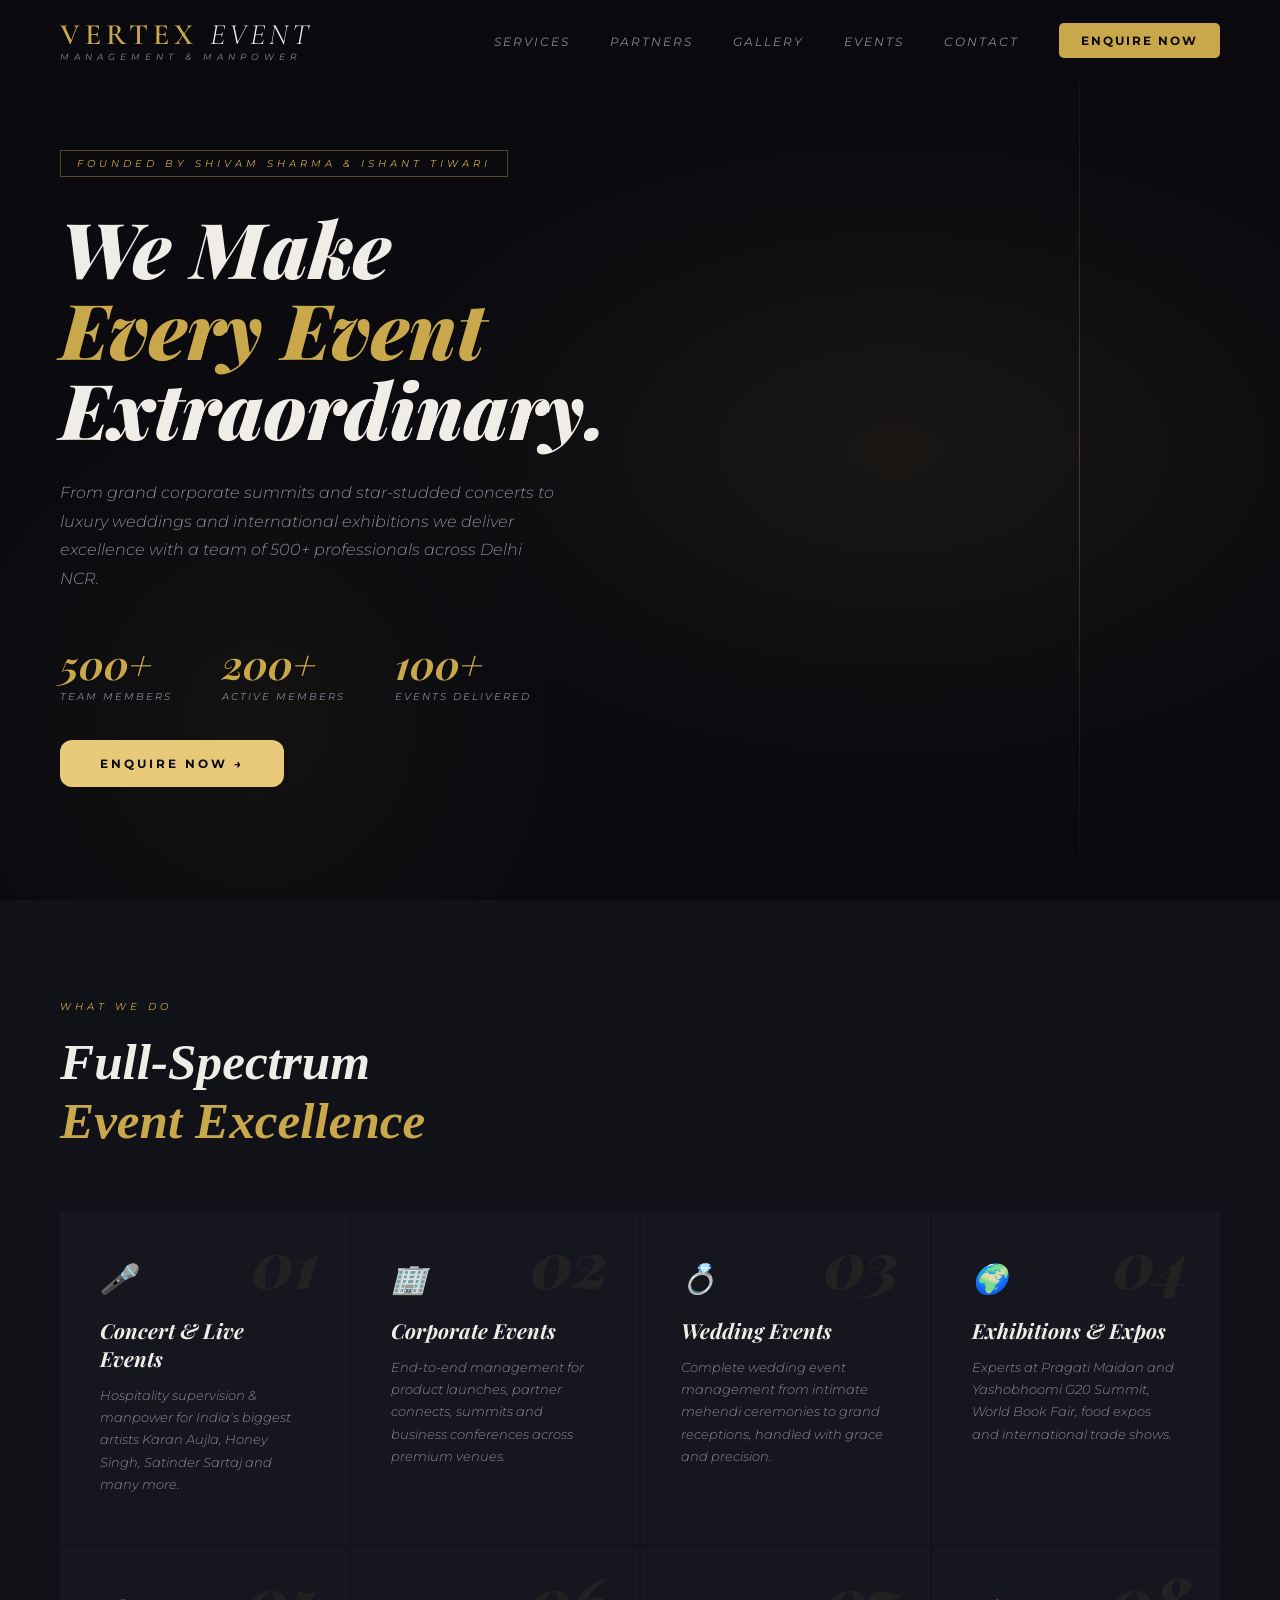
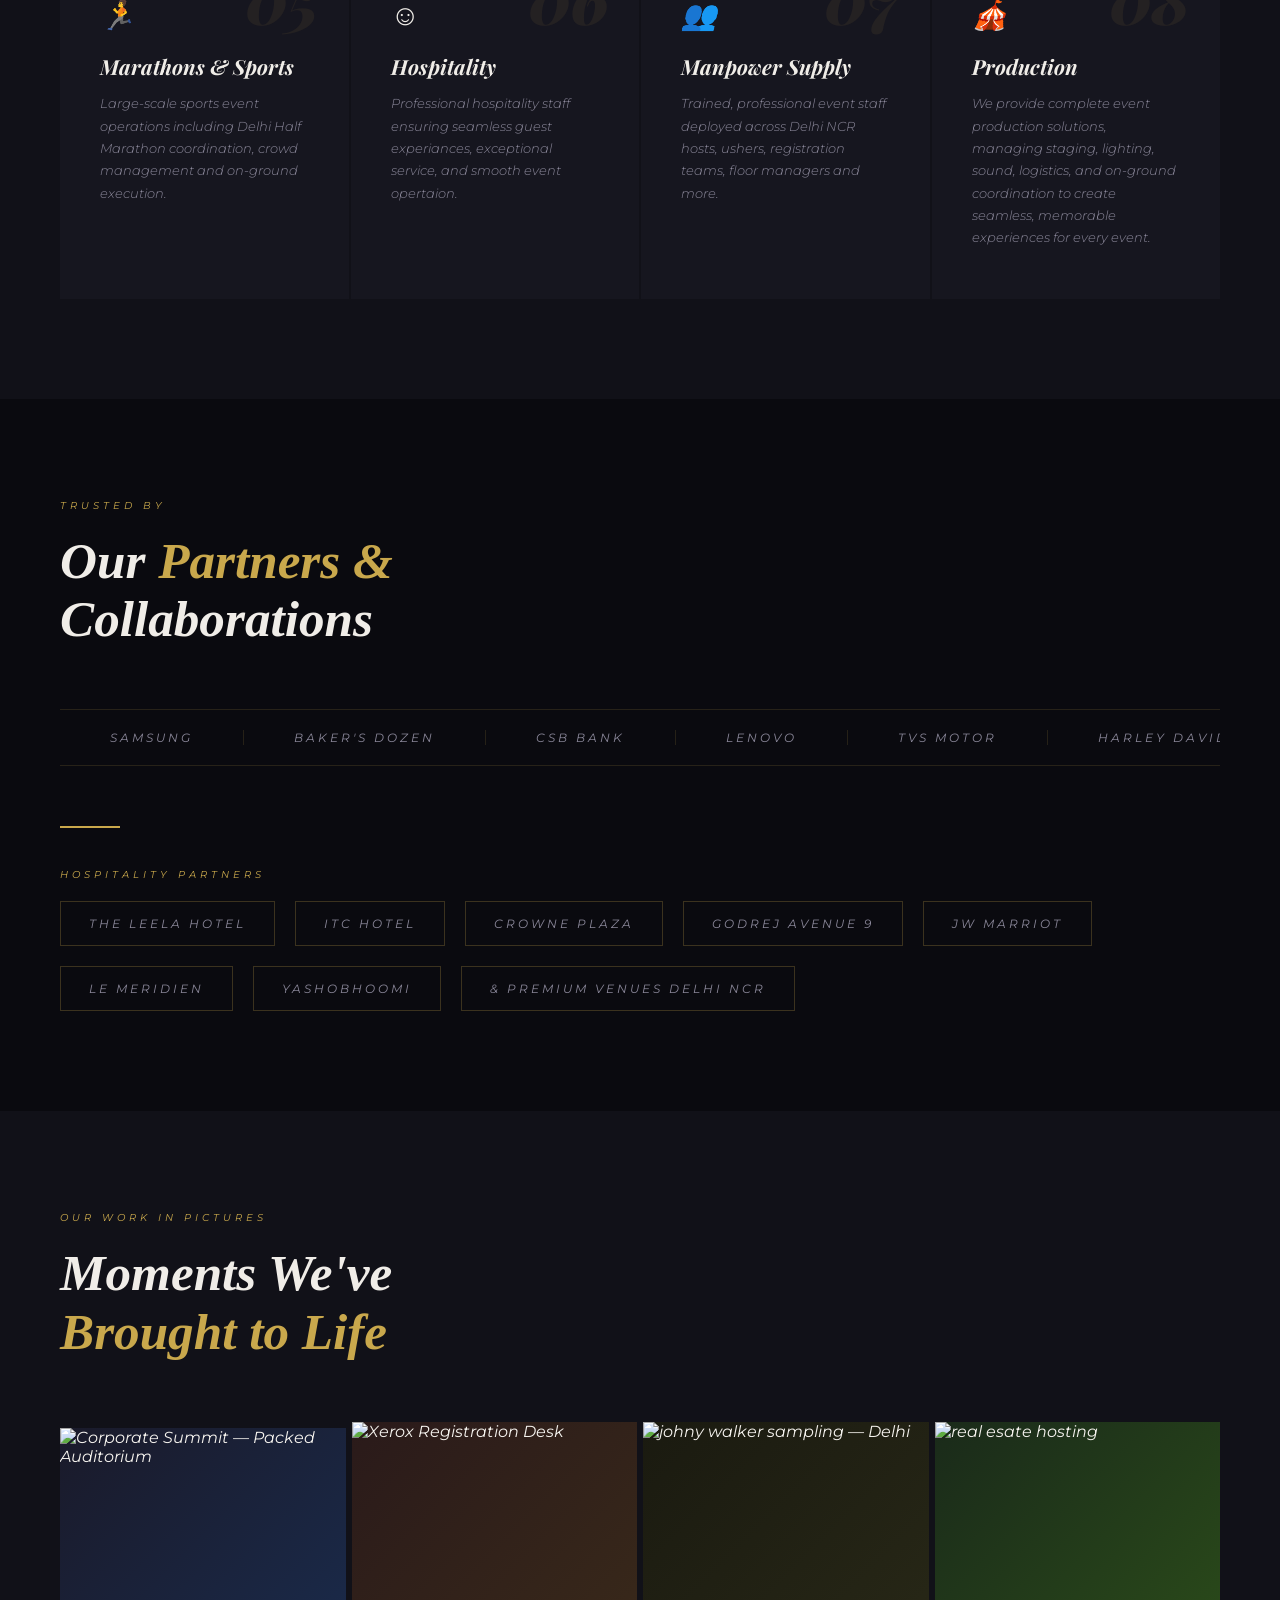
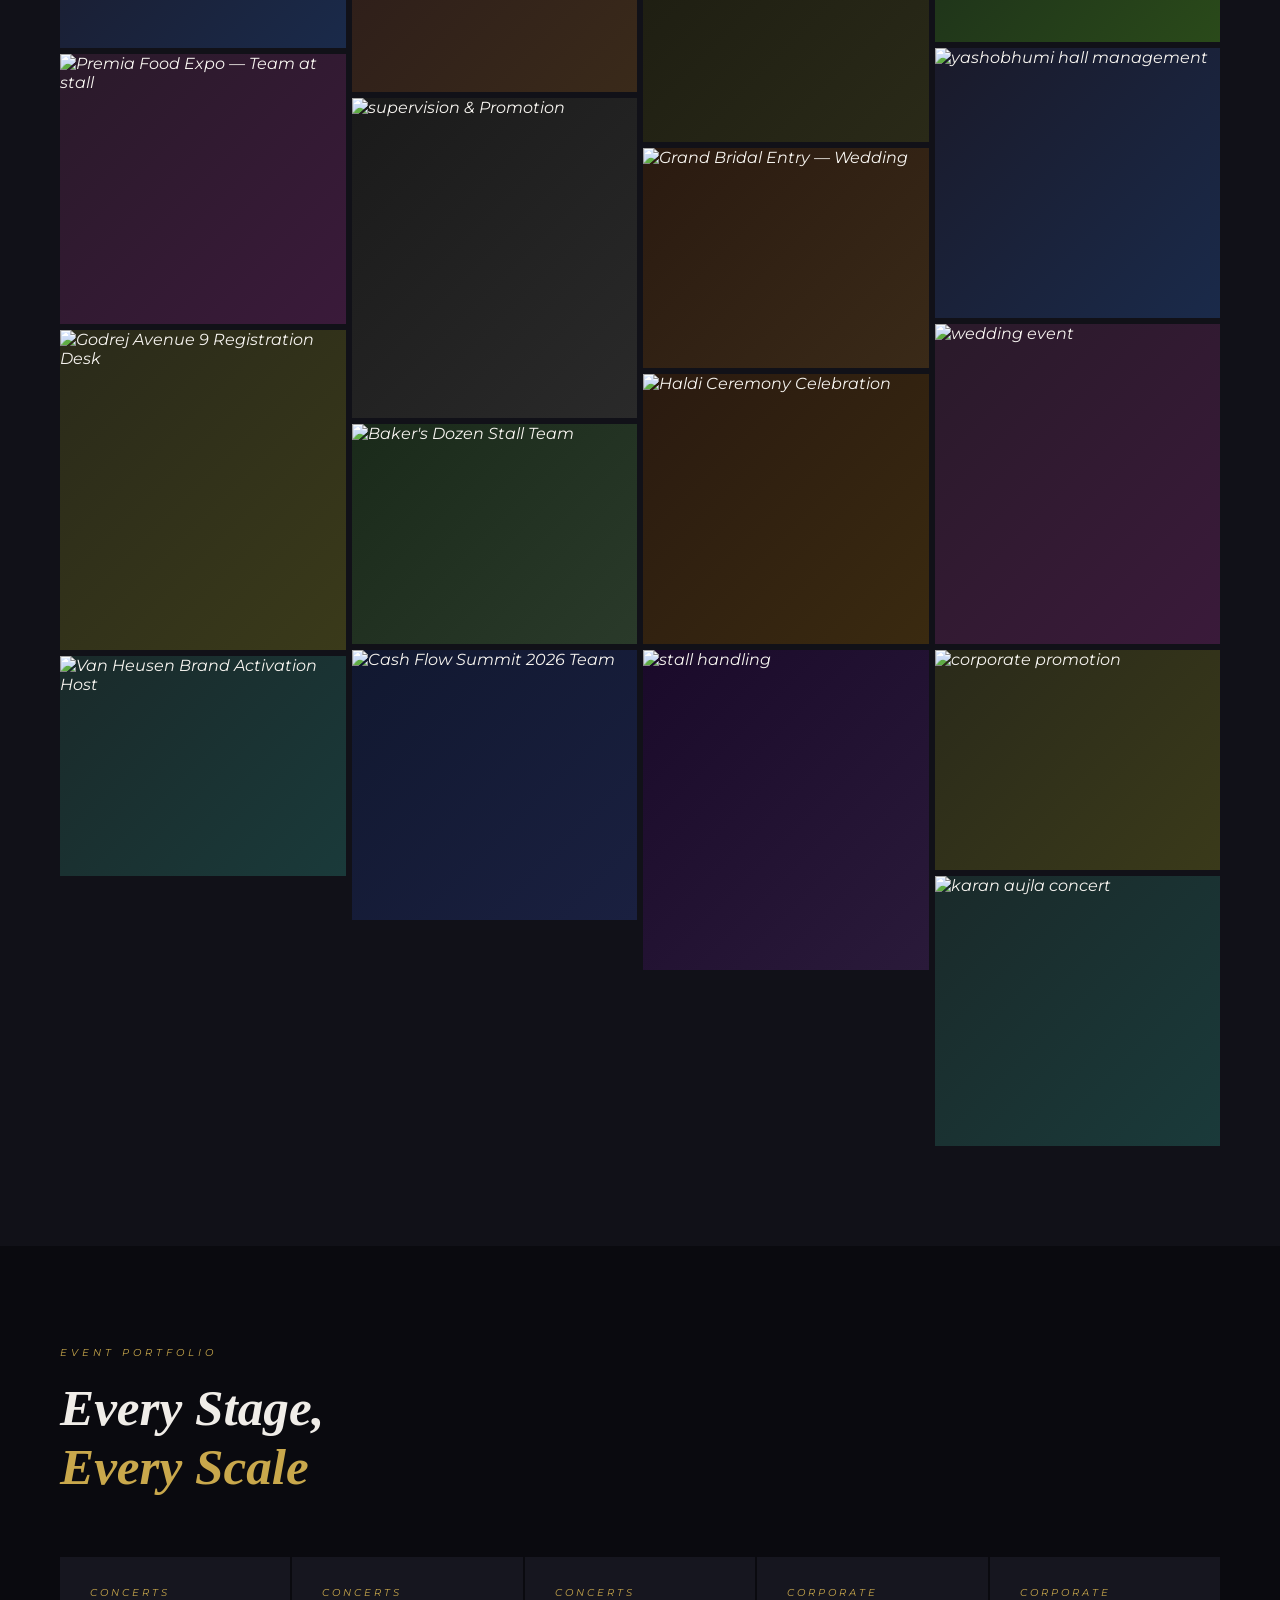
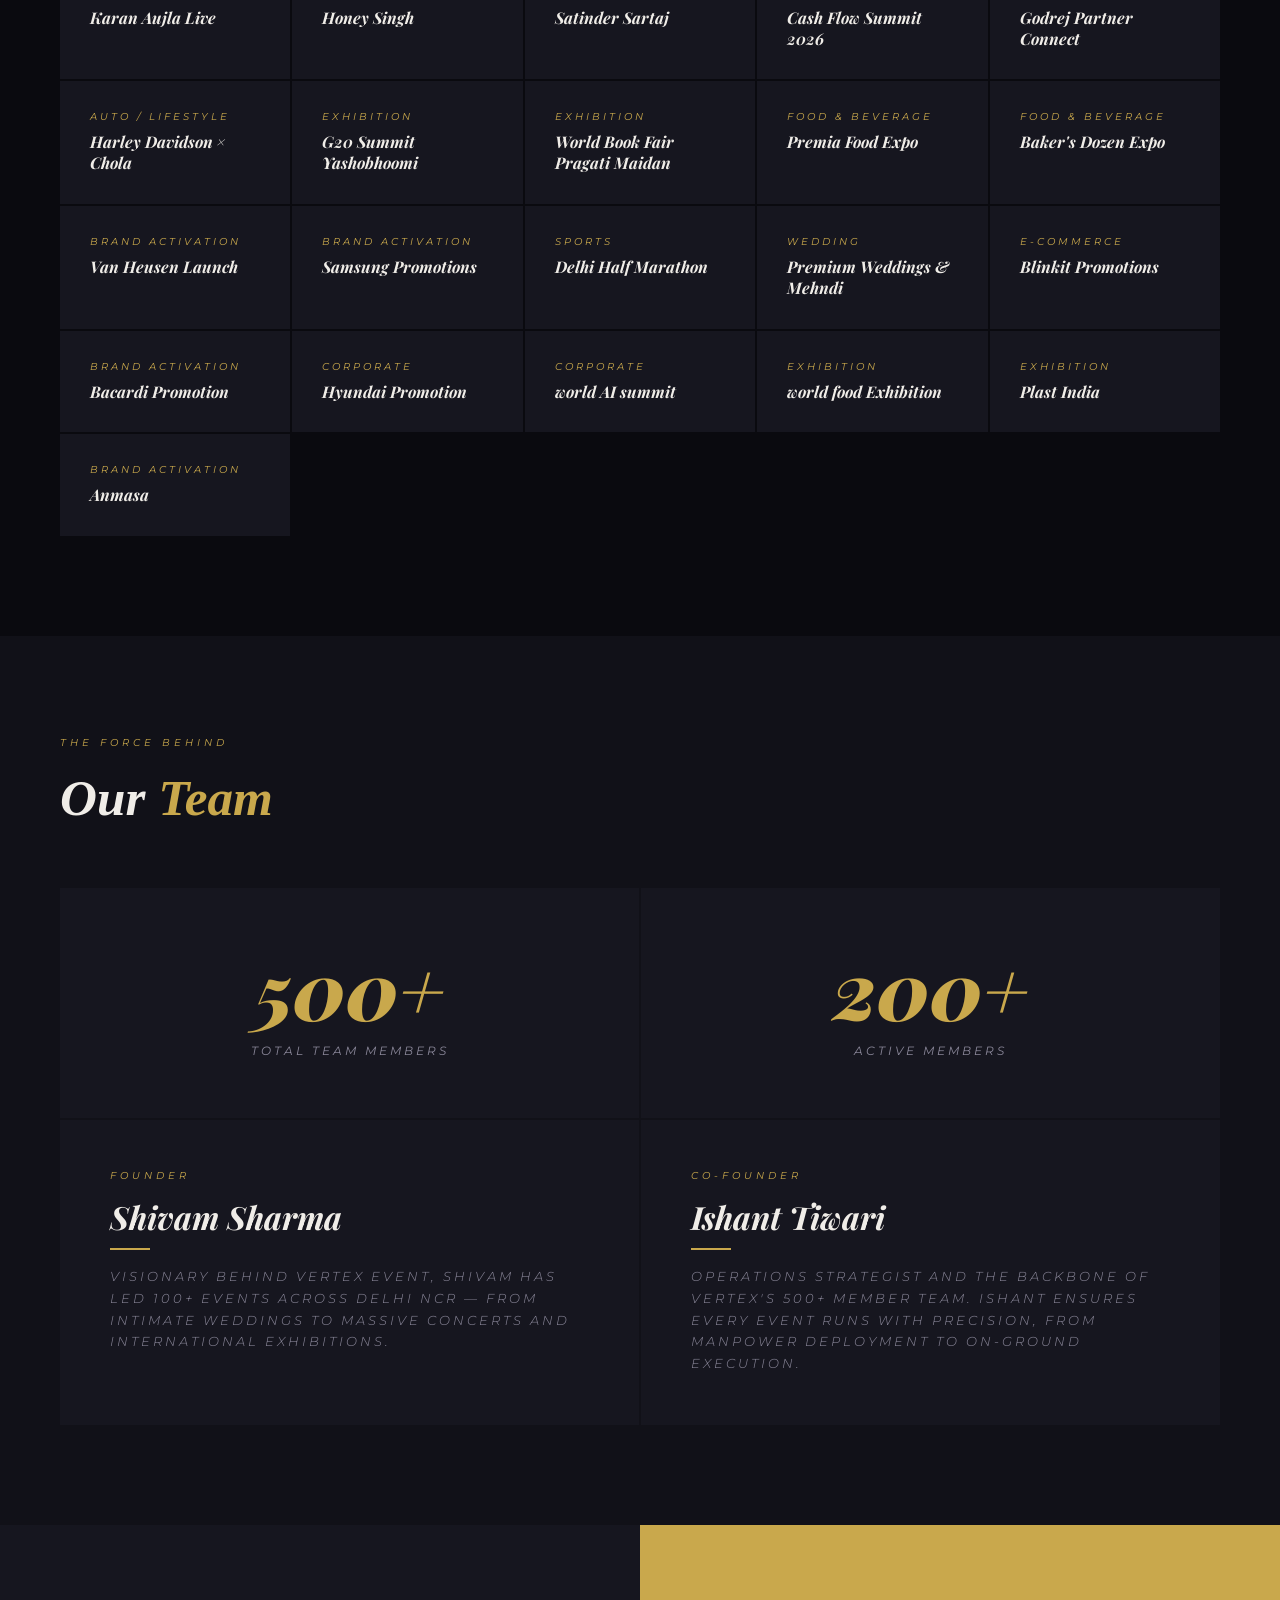
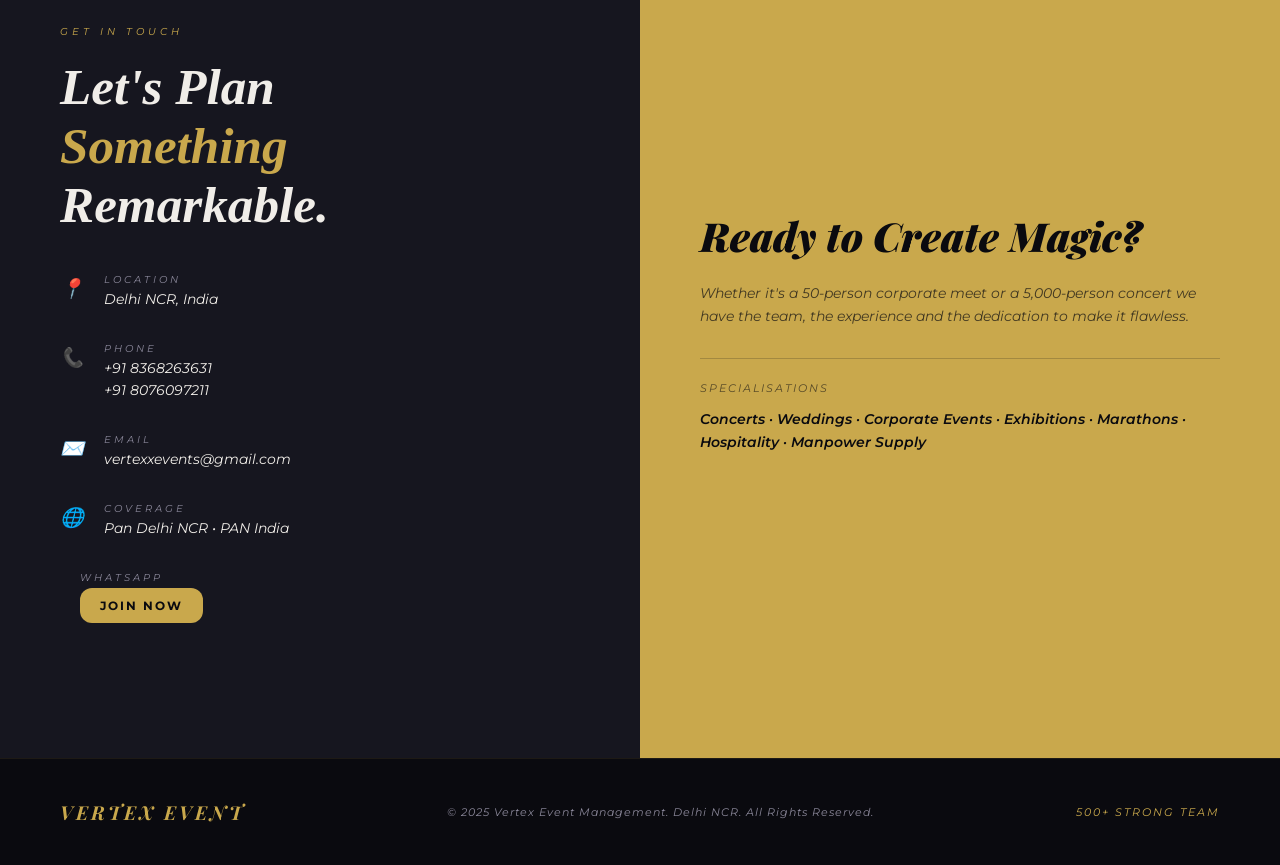
==== commit a39627ec: "Update print statement from 'Hello' to 'Goodbye'" ====
--- a/Index.html
+++ b/Index.html
@@ -144,6 +144,7 @@
     <div class="hotel-badge">Godrej Avenue 9</div>
     <div class="hotel-badge">JW Marriot</div>
     <div class="hotel-badge">Le Meridien</div>
+     <div class="hotel-badge">Yashobhoomi</div>
     <div class="hotel-badge">& Premium Venues Delhi NCR</div>
   </div>
 </section>
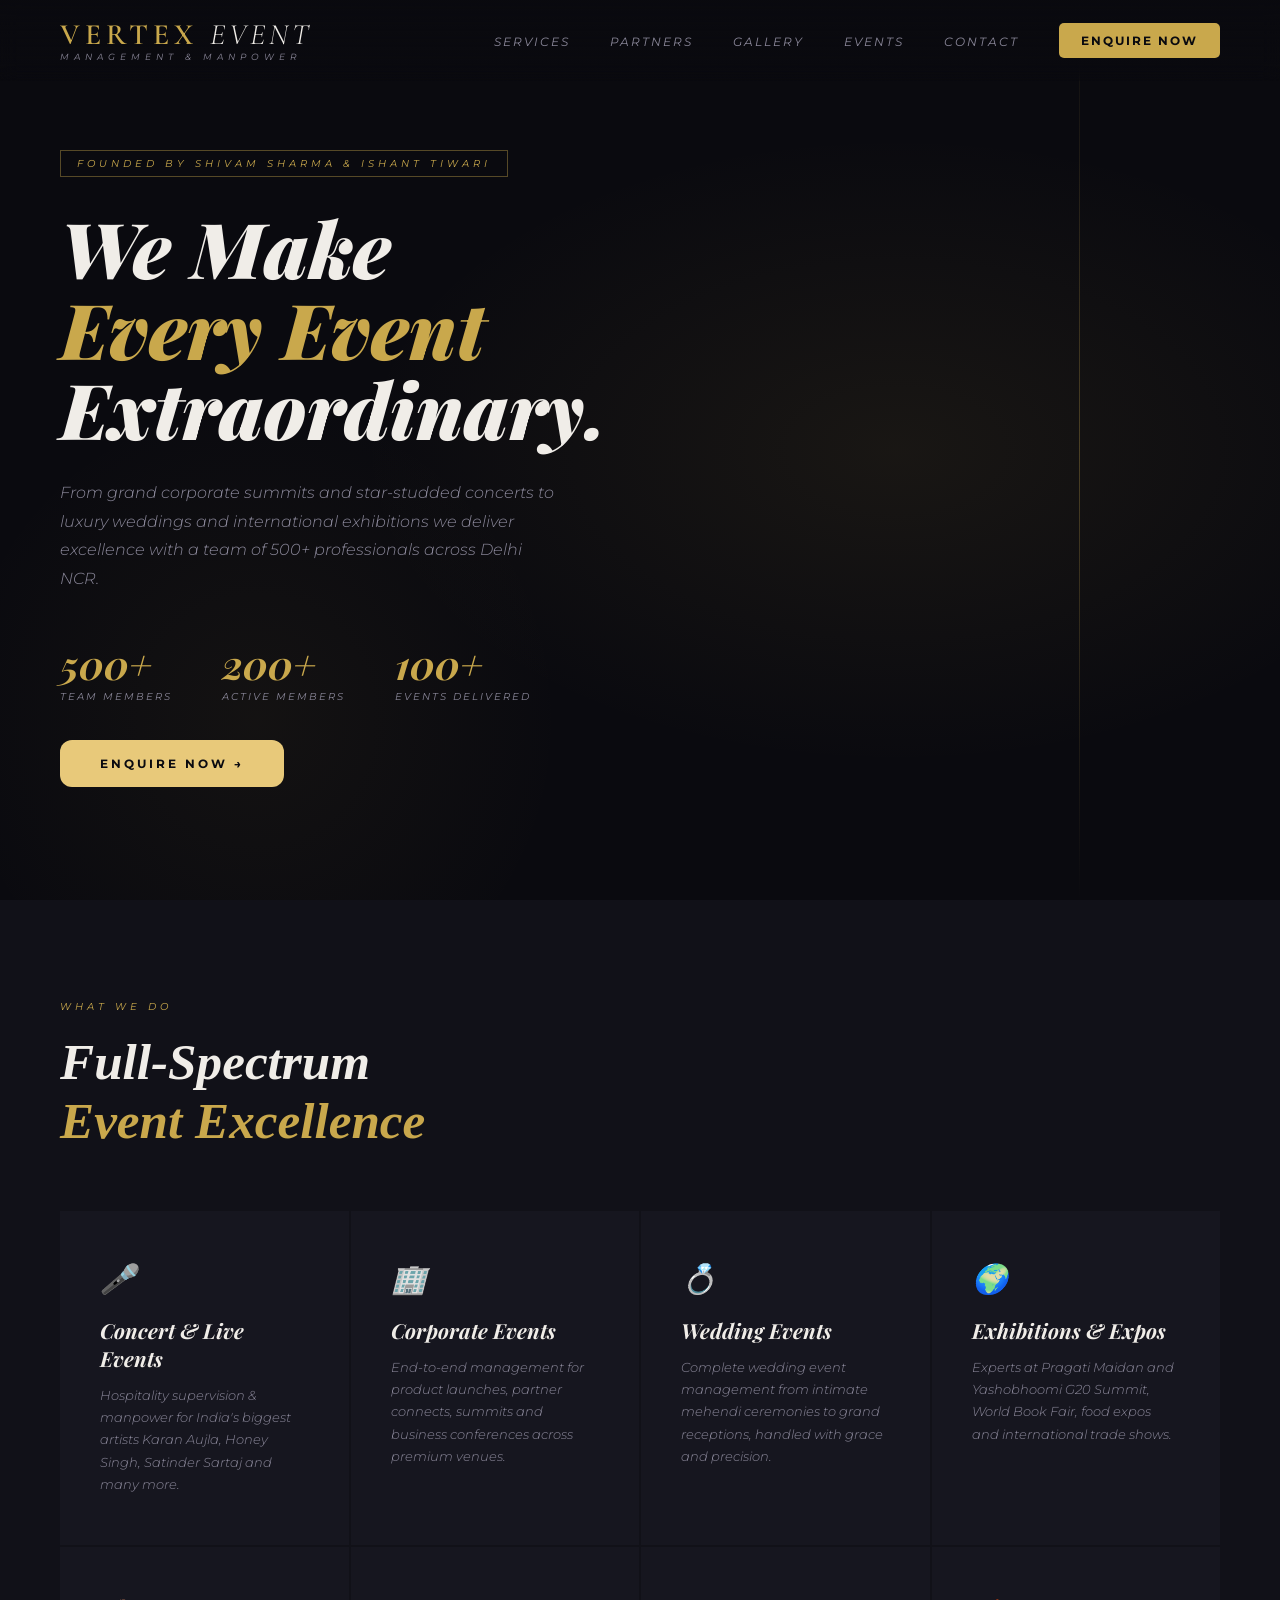
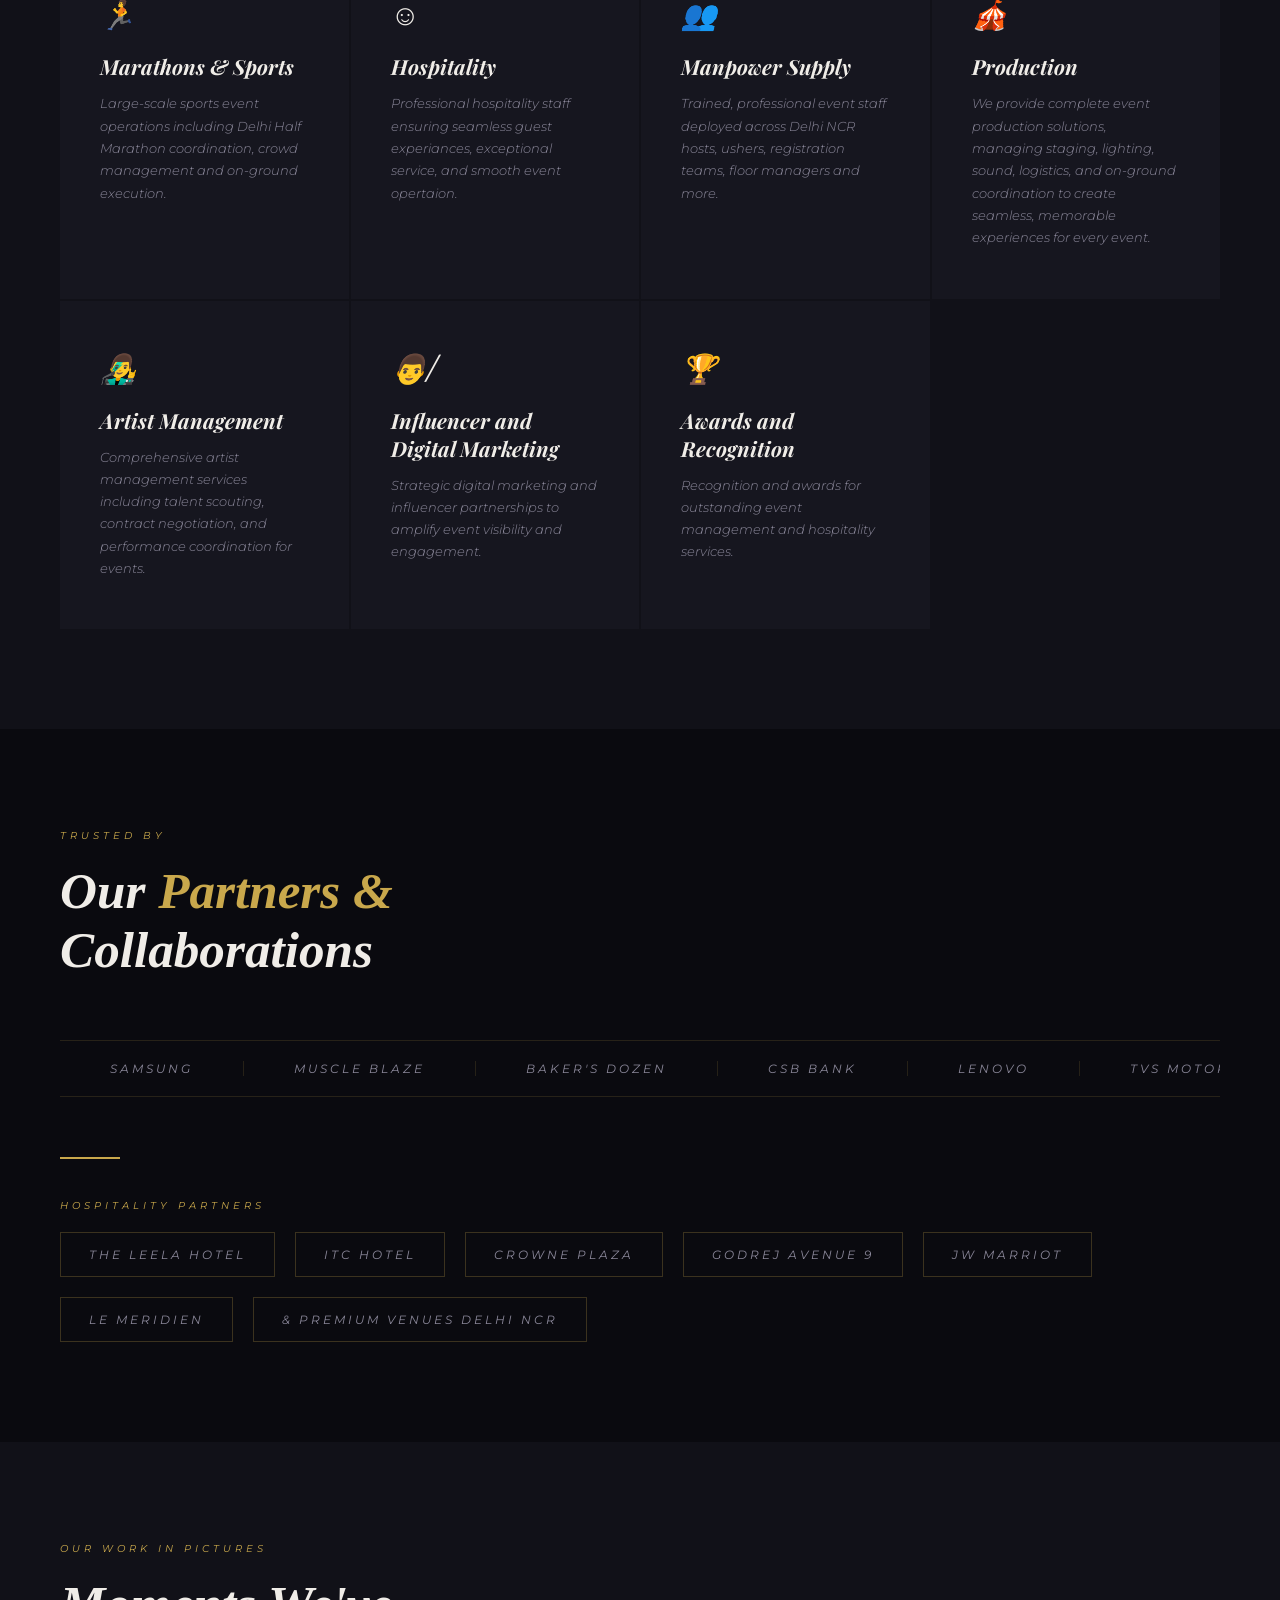
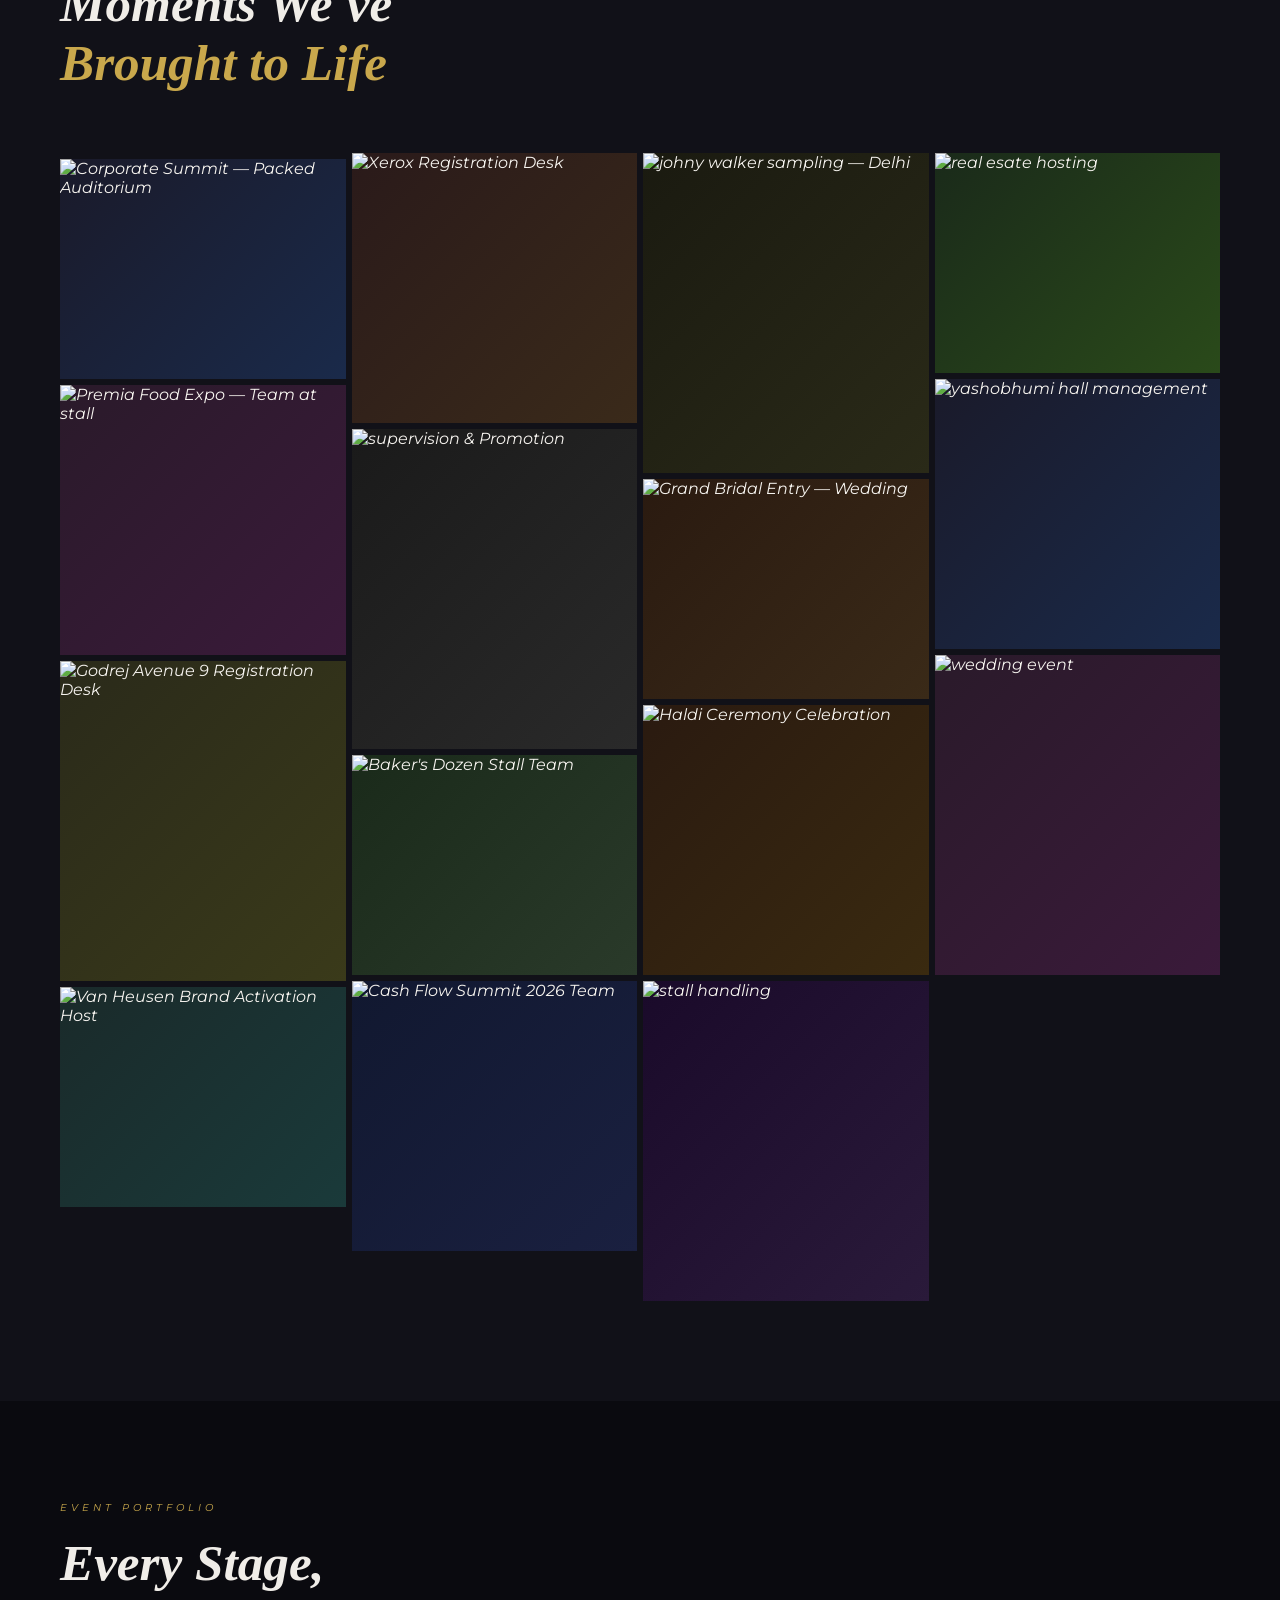
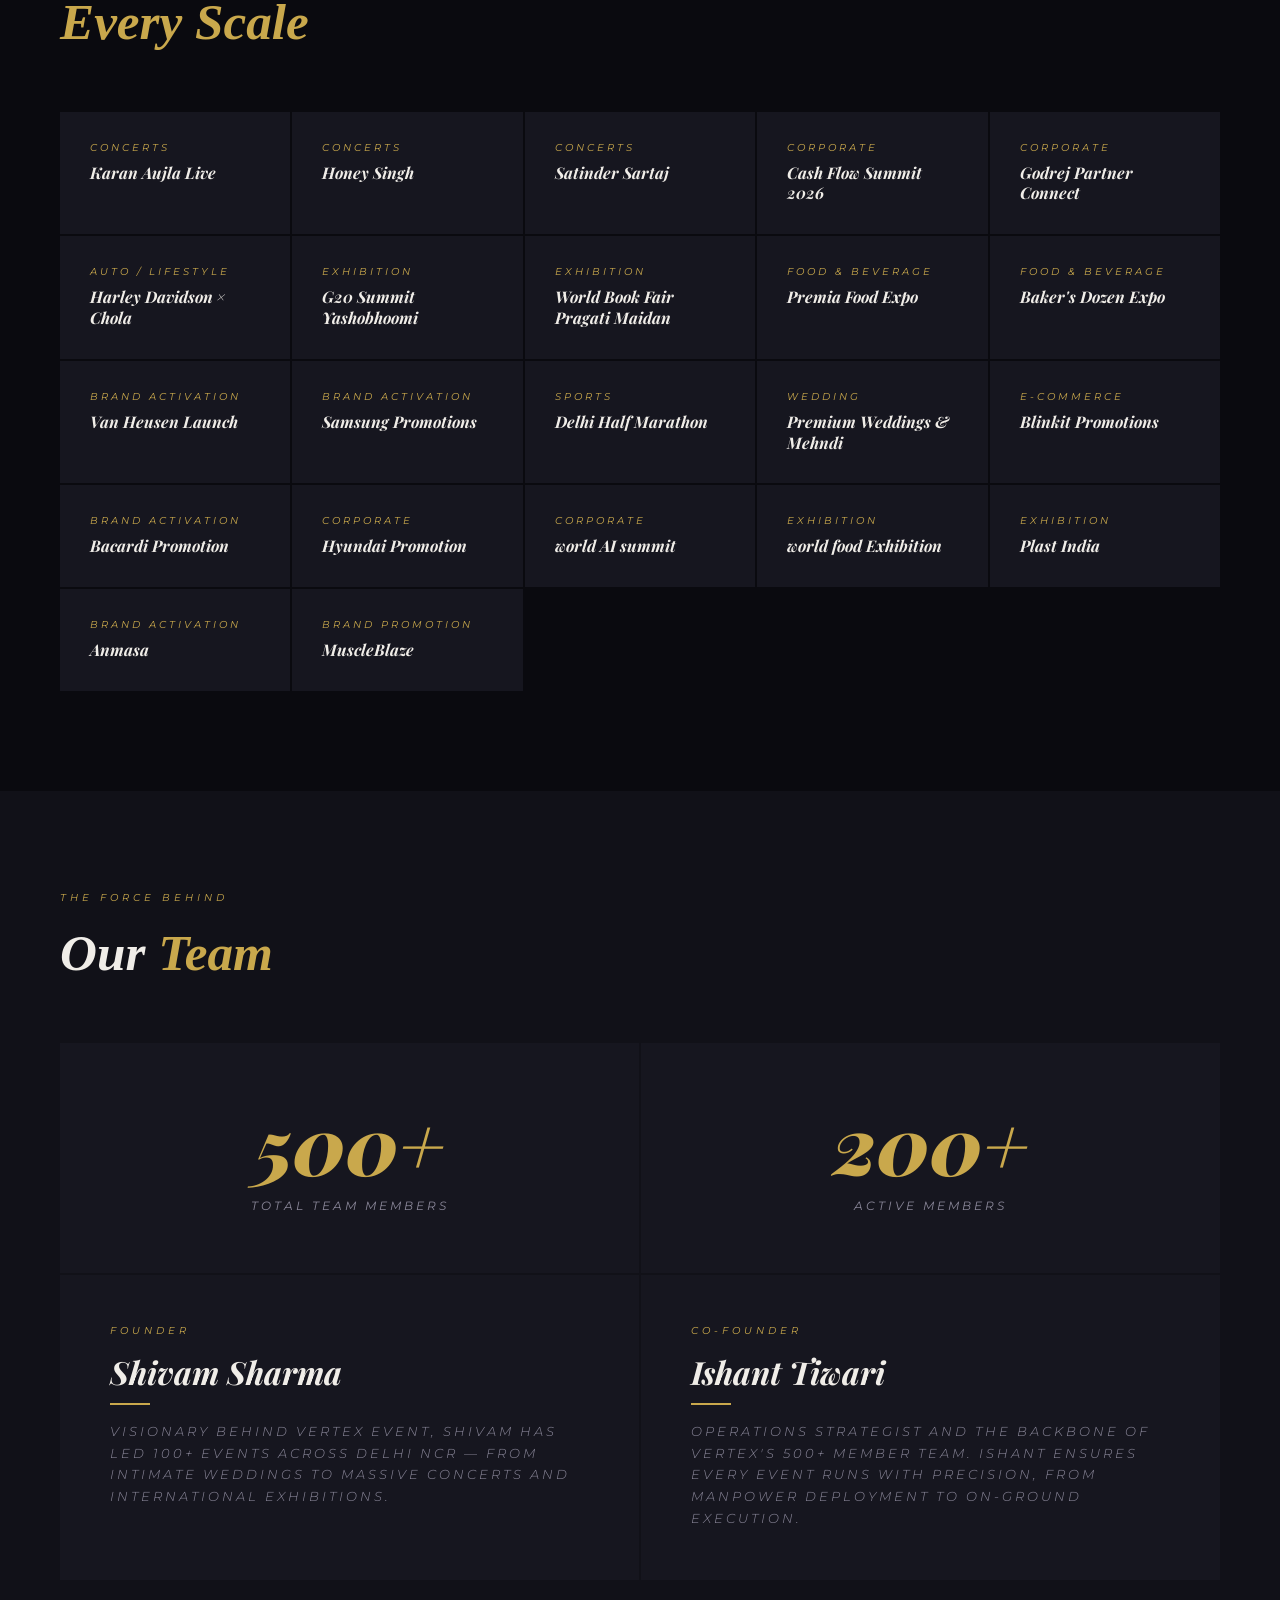
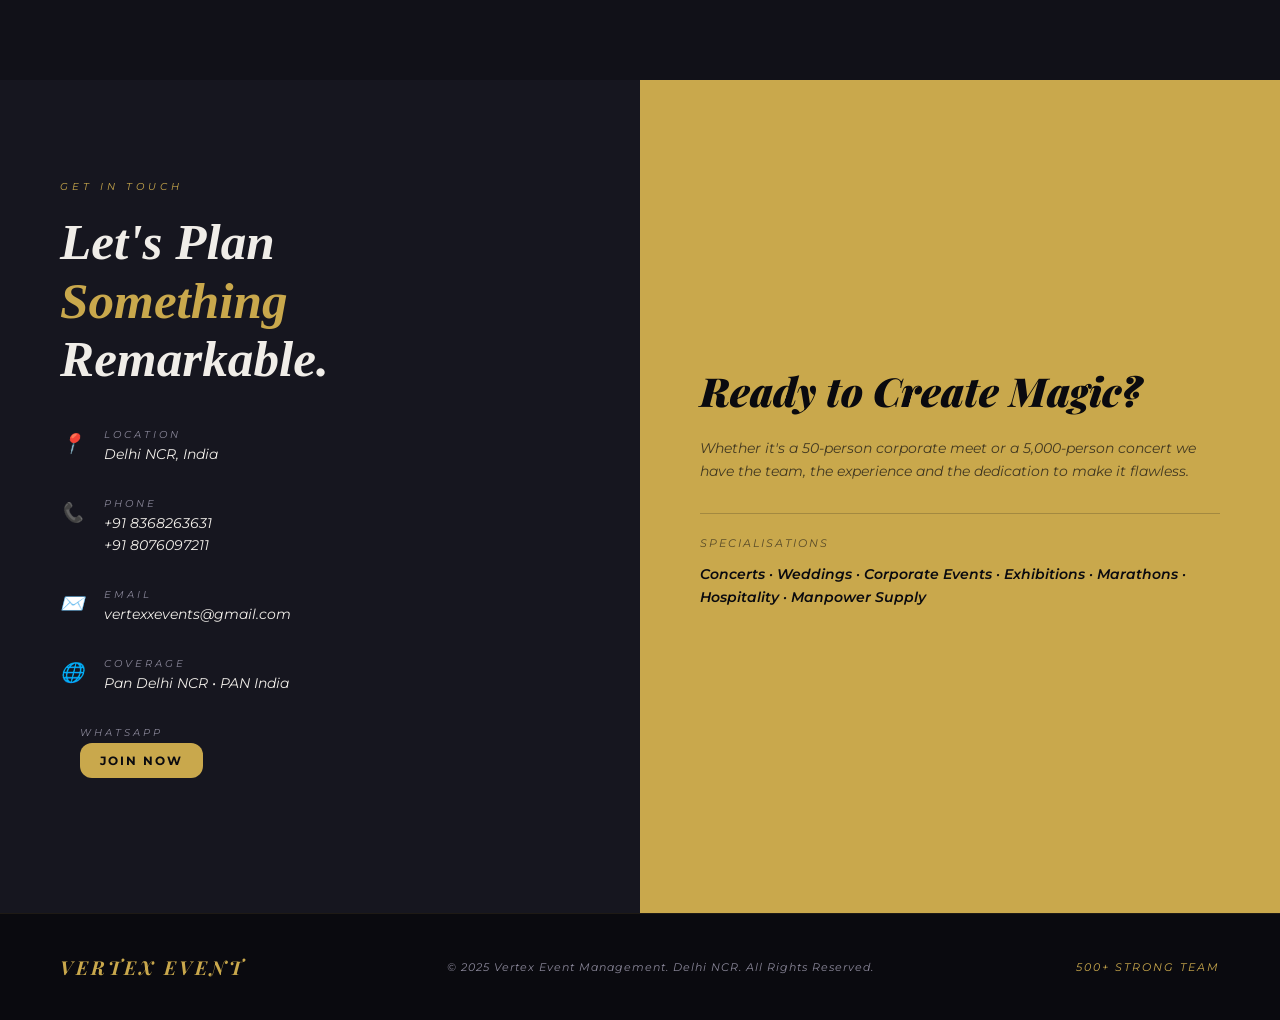
==== commit 33023d3a: "add some services and moments with brands" ====
--- a/Index.html
+++ b/Index.html
@@ -75,53 +75,72 @@
   <h2 class="section-title reveal">Full-Spectrum<br><em>Event Excellence</em></h2>
   <div class="services-grid">
     <div class="service-card reveal">
-      <div class="service-num">01</div>
+      <!-- <div class="service-num">01</div> -->
       <div class="service-icon">🎤</div>
       <h3>Concert & Live Events</h3>
       <p>Hospitality supervision & manpower for India's biggest artists Karan Aujla, Honey Singh, Satinder Sartaj and many more.</p>
     </div>
     <div class="service-card reveal">
-      <div class="service-num">02</div>
+      <!-- <div class="service-num">02</div> -->
       <div class="service-icon">🏢</div>
       <h3>Corporate Events</h3>
       <p>End-to-end management for product launches, partner connects, summits and business conferences across premium venues.</p>
     </div>
     <div class="service-card reveal">
-      <div class="service-num">03</div>
+      <!-- <div class="service-num">03</div> -->
       <div class="service-icon">💍</div>
       <h3>Wedding Events</h3>
       <p>Complete wedding event management from intimate mehendi ceremonies to grand receptions, handled with grace and precision.</p>
     </div>
     <div class="service-card reveal">
-      <div class="service-num">04</div>
+      <!-- <div class="service-num">04</div> -->
       <div class="service-icon">🌍</div>
       <h3>Exhibitions & Expos</h3>
       <p>Experts at Pragati Maidan and Yashobhoomi G20 Summit, World Book Fair, food expos and international trade shows.</p>
     </div>
     <div class="service-card reveal">
-      <div class="service-num">05</div>
+      <!-- <div class="service-num">05</div> -->
       <div class="service-icon">🏃</div>
       <h3>Marathons & Sports</h3>
       <p>Large-scale sports event operations including Delhi Half Marathon coordination, crowd management and on-ground execution.</p>
     </div>
     <div class="service-card reveal">
-      <div class="service-num">06</div>
+      <!-- <div class="service-num">06</div> -->
       <div class="service-icon">☺️</div>
       <h3>Hospitality</h3>
       <p>Professional hospitality staff ensuring seamless guest experiances, exceptional service, and smooth event opertaion.</p>
     </div>
     <div class="service-card reveal">
-      <div class="service-num">07</div>
+      <!-- <div class="service-num">07</div> -->
       <div class="service-icon">👥</div>
       <h3>Manpower Supply</h3>
       <p>Trained, professional event staff deployed across Delhi NCR hosts, ushers, registration teams, floor managers and more.</p>
     </div>
     <div class="service-card reveal">
-      <div class="service-num">08</div>
+      <!-- <div class="service-num">08</div> -->
       <div class="service-icon">🎪</div>
       <h3>Production</h3>
       <p>We provide complete event production solutions, managing staging, lighting, sound, logistics, and on-ground coordination to create seamless, memorable experiences for every event.</p>
       </div>
+      <div class="service-card reveal">
+      <!-- <div class="service-num">09</div> -->
+      <div class="service-icon">👨‍🎤</div>
+      <h3>Artist Management</h3>
+      <p>Comprehensive artist management services including talent scouting, contract negotiation, and performance coordination for events.</p>
+    </div>
+    <div class="service-card reveal">
+      <!-- <div class="service-num">10</div> -->
+      <div class="service-icon">👨/ <i class="fa-brands fa-adversal"></i></div>
+      <h3>Influencer and Digital Marketing</h3>
+      <p>Strategic digital marketing and influencer partnerships to amplify event visibility and engagement.</p>
+    </div>
+    <div class="service-card reveal">
+      <!-- <div class="service-num">11</div> -->
+      <div class="service-icon">🏆</div>
+      <h3>Awards and Recognition</h3>
+      <p>Recognition and awards for outstanding event management and hospitality services.</p>
+    </div>
+
   </div>
 </section>
 
@@ -131,8 +150,8 @@
   <h2 class="section-title reveal">Our <em>Partners &</em><br>Collaborations</h2>
   <div class="partners-marquee">
     <div class="partners-track">
-      <span class="partner-item">Samsung</span><span class="partner-item">Baker's Dozen</span><span class="partner-item">CSB Bank</span><span class="partner-item">Lenovo</span><span class="partner-item">TVS Motor</span><span class="partner-item">Harley Davidson</span><span class="partner-item">Myntra</span><span class="partner-item">Blinkit</span><span class="partner-item">Godrej</span><span class="partner-item">Premia Food</span><span class="partner-item">Van Heusen</span><span class="partner-item">Xerox</span><span class="partner-item">Midity Nutraceutical</span><span class="partner-item">Chola Finance</span><span class="partner-item">Grant Thornton</span><span class="partner-item">AD Naik Wealth</span><span class="partner-item">JSA</span><span class="partner-item">Jack Daniel's</span><span class="partner-item">ANMASA</span>
-      <span class="partner-item">Samsung</span><span class="partner-item">Baker's Dozen</span><span class="partner-item">CSB Bank</span><span class="partner-item">Lenovo</span><span class="partner-item">TVS Motor</span><span class="partner-item">Harley Davidson</span><span class="partner-item">Myntra</span><span class="partner-item">Blinkit</span><span class="partner-item">Godrej</span><span class="partner-item">Premia Food</span><span class="partner-item">Van Heusen</span><span class="partner-item">Xerox</span><span class="partner-item">Midity Nutraceutical</span><span class="partner-item">Chola Finance</span><span class="partner-item">Grant Thornton</span><span class="partner-item">AD Naik Wealth</span><span class="partner-item">JSA</span><span class="partner-item">Jack Daniel's</span><span class="partner-item">ANMASA</span>
+      <span class="partner-item">Samsung</span> <span class="partner-item">Muscle Blaze</span><span class="partner-item">Baker's Dozen</span><span class="partner-item">CSB Bank</span><span class="partner-item">Lenovo</span><span class="partner-item">TVS Motor</span><span class="partner-item">Harley Davidson</span><span class="partner-item">Myntra</span><span class="partner-item">Blinkit</span><span class="partner-item">Godrej</span><span class="partner-item">Premia Food</span><span class="partner-item">Van Heusen</span><span class="partner-item">Xerox</span><span class="partner-item">Midity Nutraceutical</span><span class="partner-item">Chola Finance</span><span class="partner-item">Grant Thornton</span><span class="partner-item">AD Naik Wealth</span><span class="partner-item">JSA</span><span class="partner-item">Jack Daniel's</span><span class="partner-item">ANMASA</span>
+
     </div>
   </div>
   <div class="gold-divider reveal" style="margin-top:60px"></div>
@@ -144,7 +163,6 @@
     <div class="hotel-badge">Godrej Avenue 9</div>
     <div class="hotel-badge">JW Marriot</div>
     <div class="hotel-badge">Le Meridien</div>
-     <div class="hotel-badge">Yashobhoomi</div>
     <div class="hotel-badge">& Premium Venues Delhi NCR</div>
   </div>
 </section>
@@ -223,9 +241,13 @@
     <img src="https://res.cloudinary.com/dfrtg5ogn/image/upload/v1780384249/WhatsApp_Image_2026-06-02_at_12.38.37_mshqxm.jpg" alt="corporate promotion" onerror="this.parentElement.style.background='#1c1c27'">
     <div class="overlay"><span class="overlay-label">samsung promotion activity</span></div>
     </div>
-    <div class="photo-gallery-item" data-index="17" data-label="karan aujla concert">
-         <img src="https://res.cloudinary.com/dhbmv5srx/image/upload/v1788110610/849cbc55-8ed0-4a74-a6af-8a5a1bb4c90c.jpg" alt="karan aujla concert" onerror="this.parentElement.style.background='#1c1c27'">
+    <div class="photo-gallery-item" data-index="17" data-label="">
+      <img src="https://res.cloudinary.com/dhbmv5srx/image/upload/v1788110610/849cbc55-8ed0-4a74-a6af-8a5a1bb4c90c.jpg" alt="karan aujla concert" onerror="this.parentElement.style.background='#1c1c27'">
     <div class="overlay"><span class="overlay-label">Home Care Lifestyle</span></div>
+    </div>
+    <div class="photo-gallery-item" data-index="0" data-label="Brand Activation and stall management">
+      <img src="https://res.cloudinary.com/dhbmv5srx/image/upload/v1789120364/ff8db618-cff7-4243-b51d-fc16684ee25c.jpg" alt="Registartion team in black" onerror="this.parentElement.style.background='#1c1c27';this.style.display='none'">
+      <div class="overlay"><span class="overlay-label">MuscleBlaze</span></div>
     </div>
 
   </div>
@@ -265,6 +287,7 @@
     <div class="event-tag-card reveal"><div class="event-category">Exhibition</div><h4>world food Exhibition</h4></div>
     <div class="event-tag-card reveal"><div class="event-category">Exhibition</div><h4>Plast India</h4></div>
     <div class="event-tag-card reveal"><div class="event-category">Brand Activation</div><h4>Anmasa</h4></div>
+    <div class="event-tag-card reveal"><div class="event-category">Brand Promotion</div><h4>MuscleBlaze</h4></div>
   </div>
 </section>
 
--- a/style.css
+++ b/style.css
@@ -148,7 +148,7 @@
   .service-card::before { content: ''; position: absolute; bottom: 0; left: 0; width: 0; height: 2px; background: var(--gold); transition: width 0.5s ease; }
   .service-card:hover::before { width: 100%; }
   .service-card:hover { background: #1c1c27; }
-  .service-num { font-family: 'Playfair Display', serif; font-size: 4rem; color: rgba(201,168,76,0.08); font-weight: 900; position: absolute; top: 20px; right: 30px; line-height: 1; transition: color 0.4s; }
+  /* .service-num { font-family: 'Playfair Display', serif; font-size: 4rem; color: rgba(201,168,76,0.08); font-weight: 900; position: absolute; top: 20px; right: 30px; line-height: 1; transition: color 0.4s; } */
   .service-card:hover .service-num { color: rgba(201,168,76,0.15); }
   .service-icon { font-size: 1.8rem; margin-bottom: 20px; }
   .service-card h3 { font-family: 'Playfair Display', serif; font-size: 1.3rem; margin-bottom: 12px; font-weight: 700; }
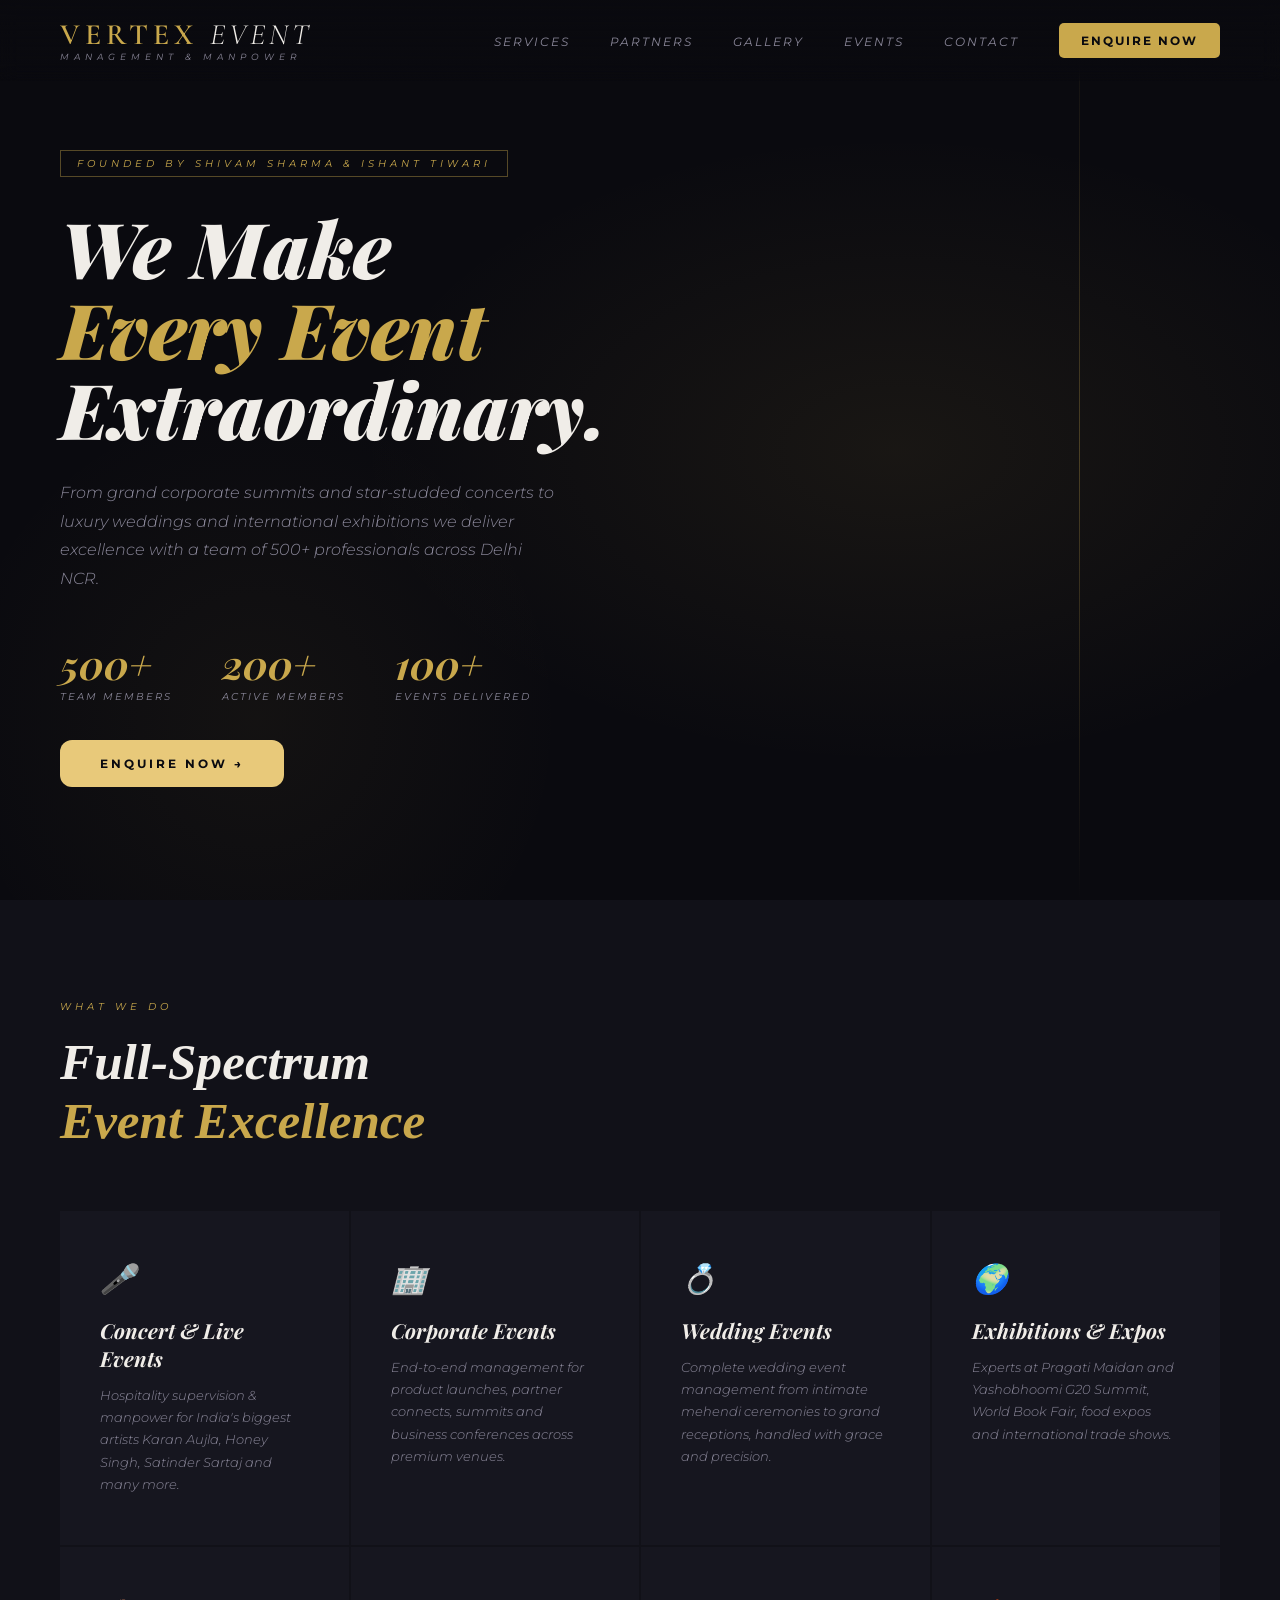
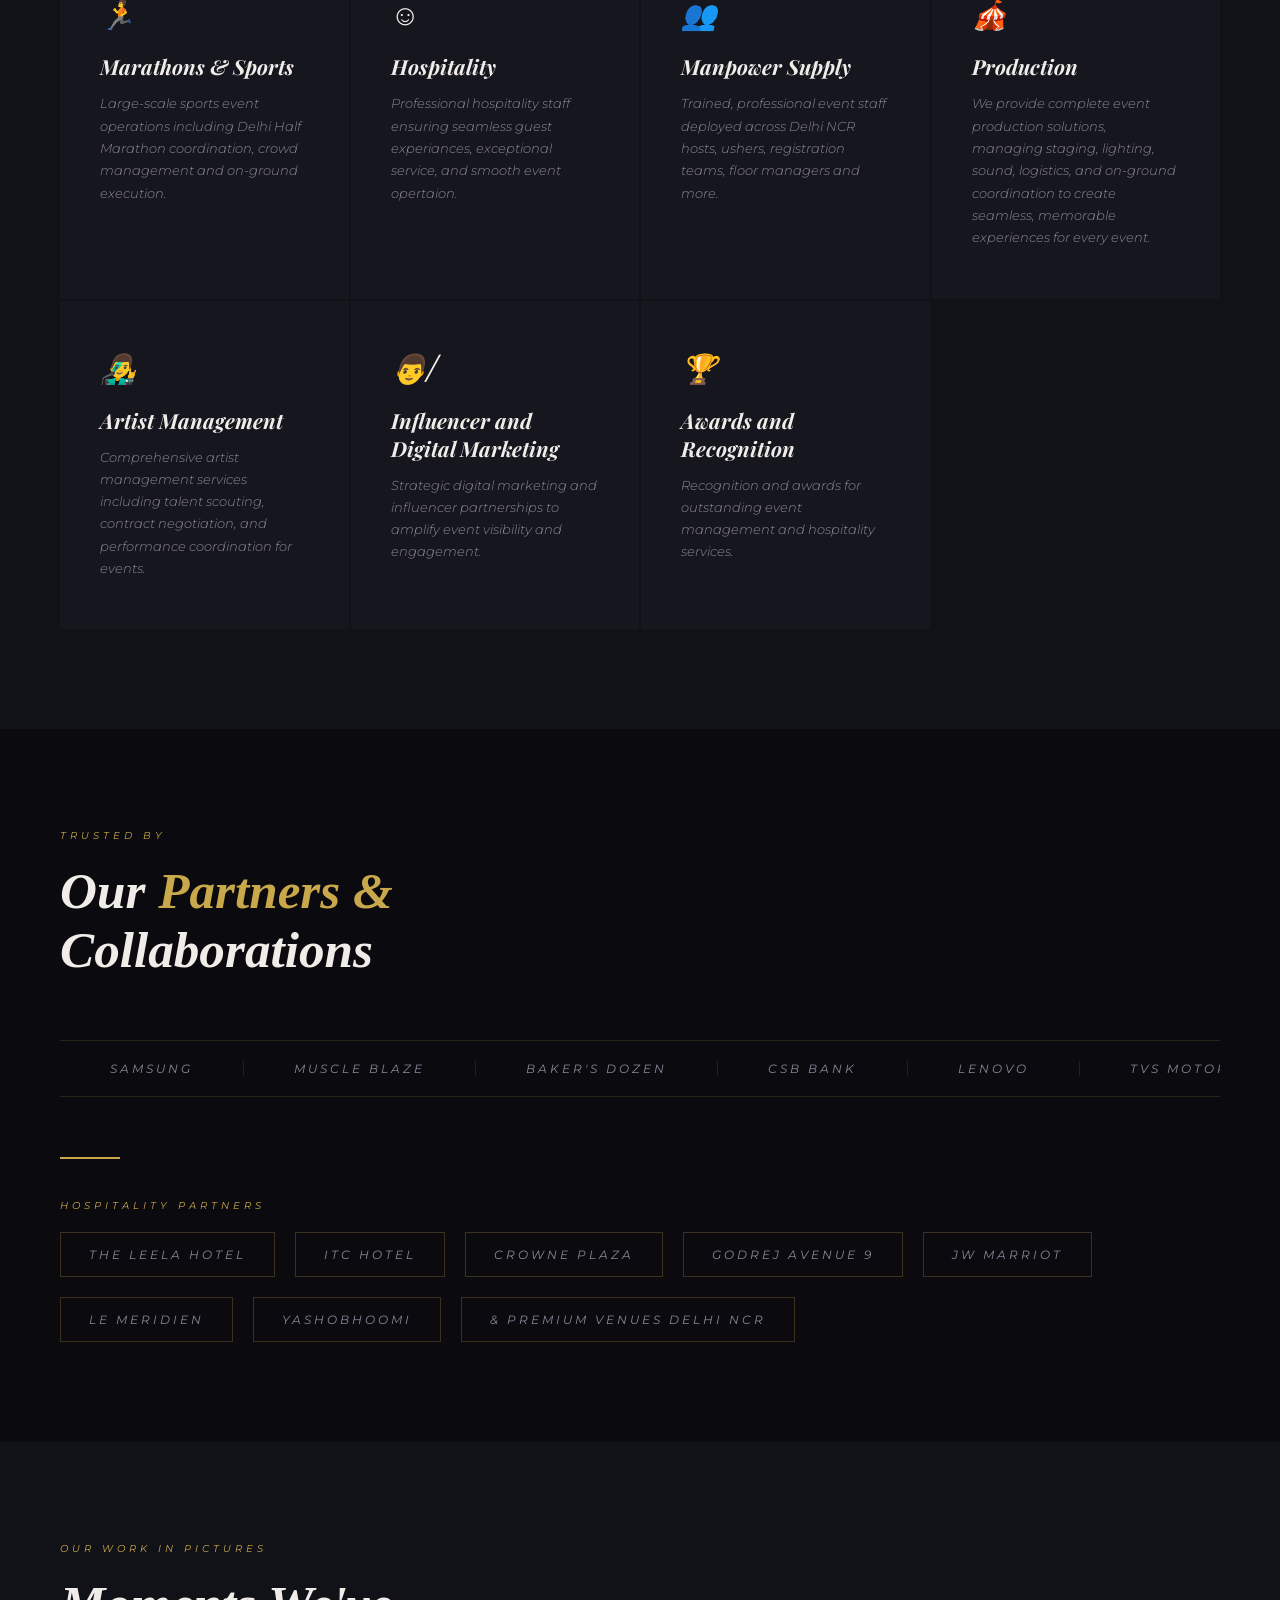
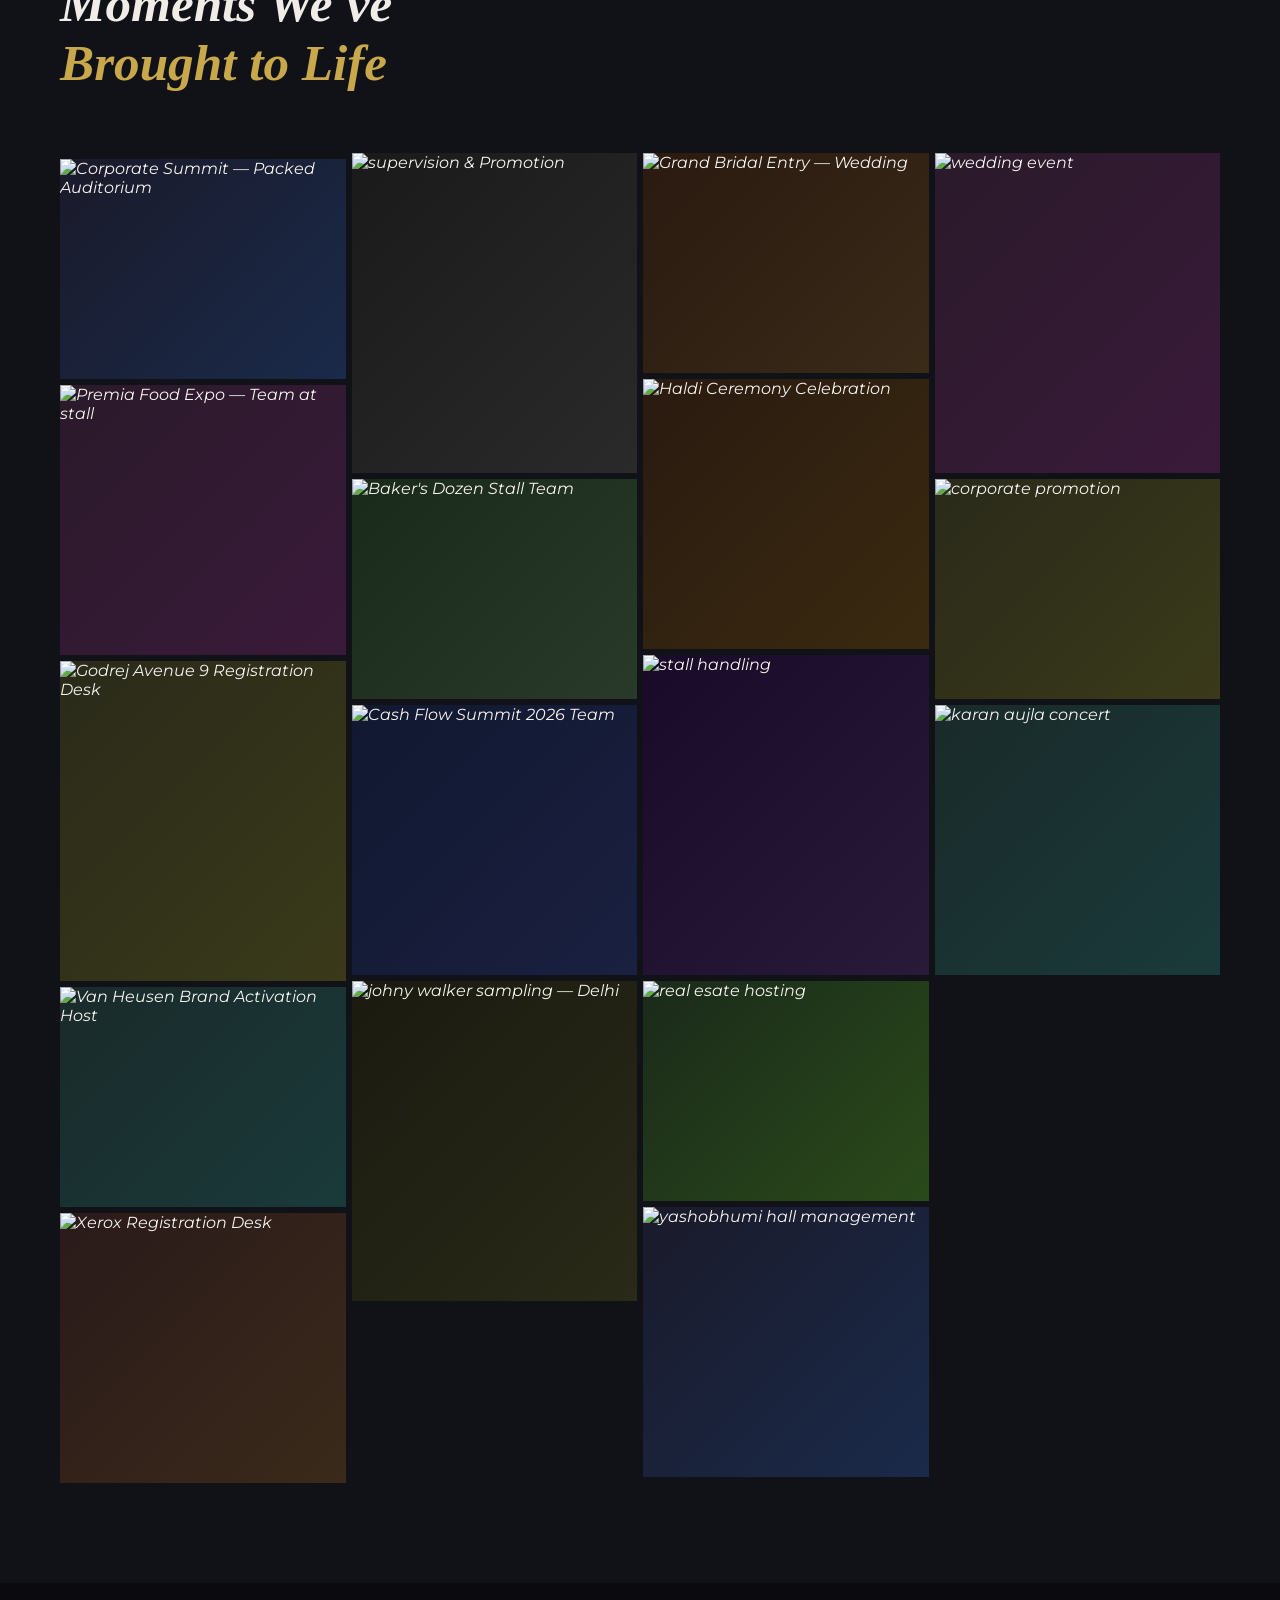
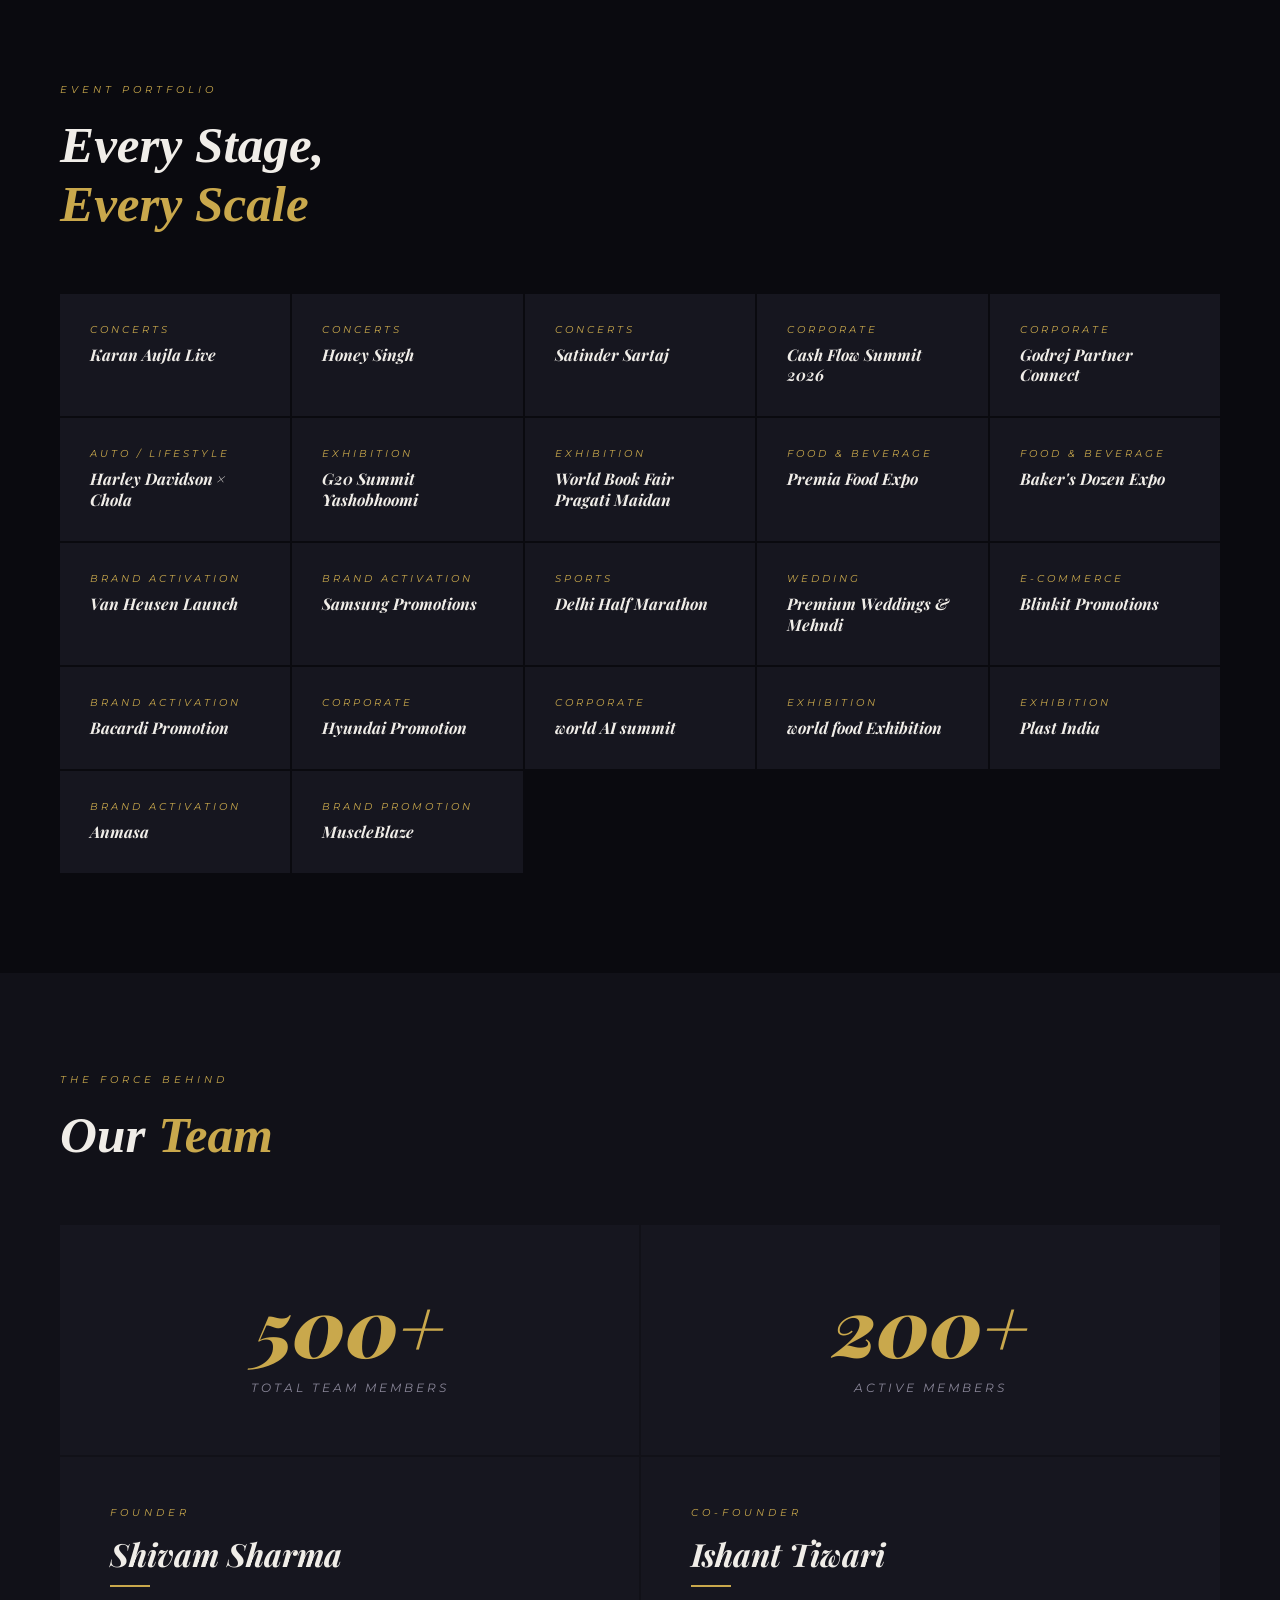
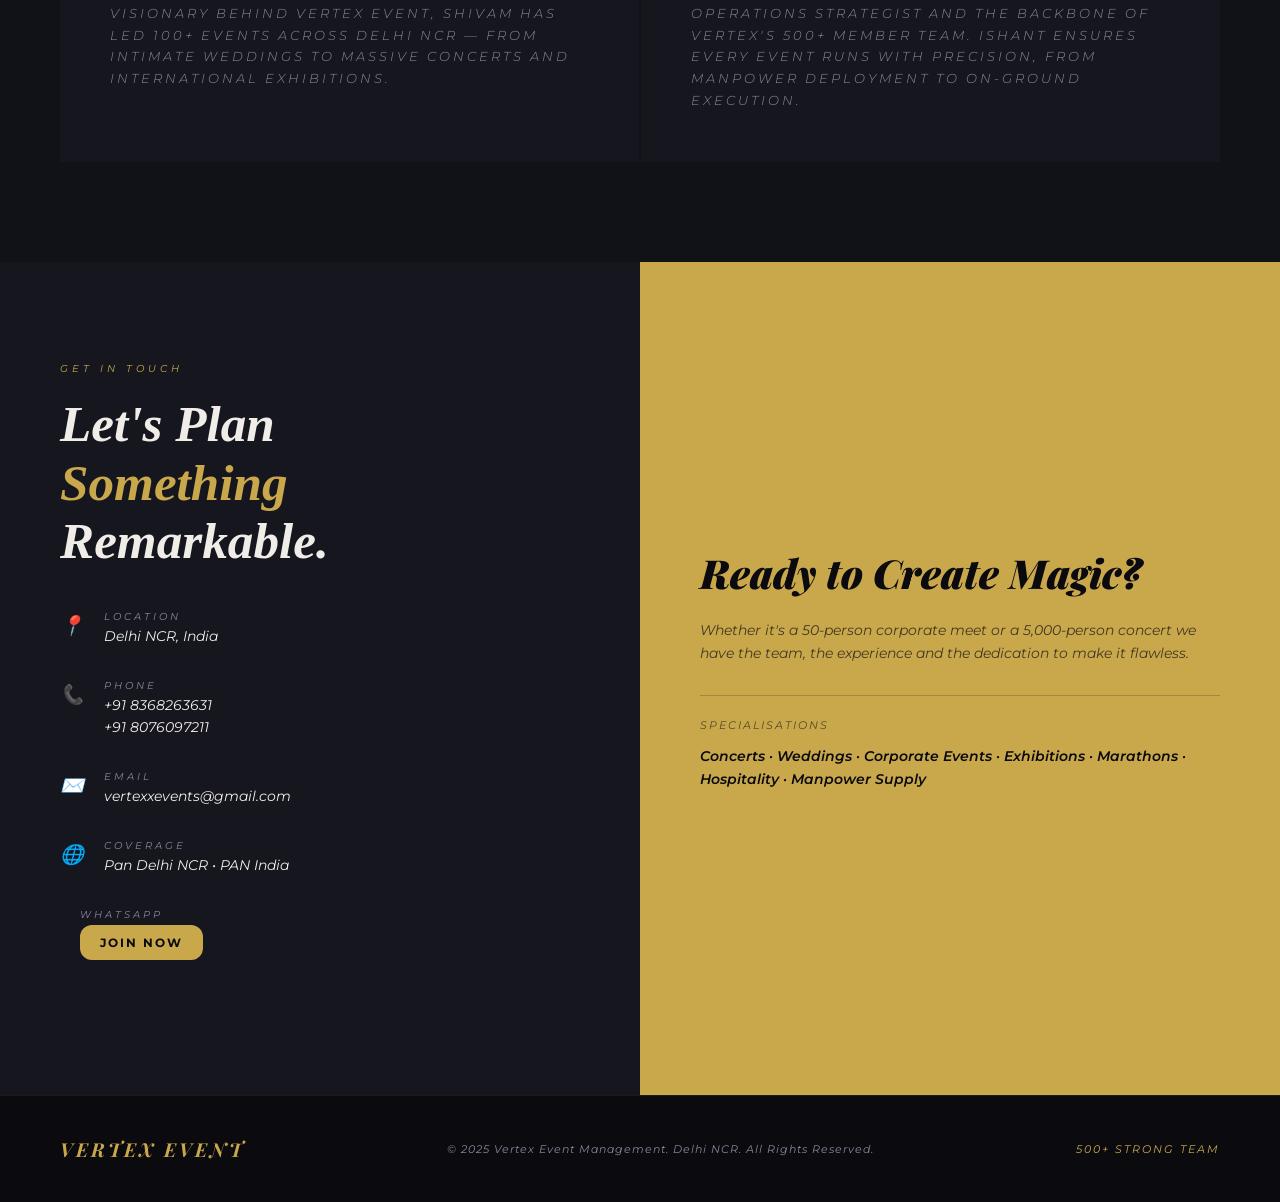
==== commit abfe1f80: "Merge pull request #3 from dpkprajapati/main add some services and moments with brands" ====
--- a/Index.html
+++ b/Index.html
@@ -163,6 +163,7 @@
     <div class="hotel-badge">Godrej Avenue 9</div>
     <div class="hotel-badge">JW Marriot</div>
     <div class="hotel-badge">Le Meridien</div>
+     <div class="hotel-badge">Yashobhoomi</div>
     <div class="hotel-badge">& Premium Venues Delhi NCR</div>
   </div>
 </section>
